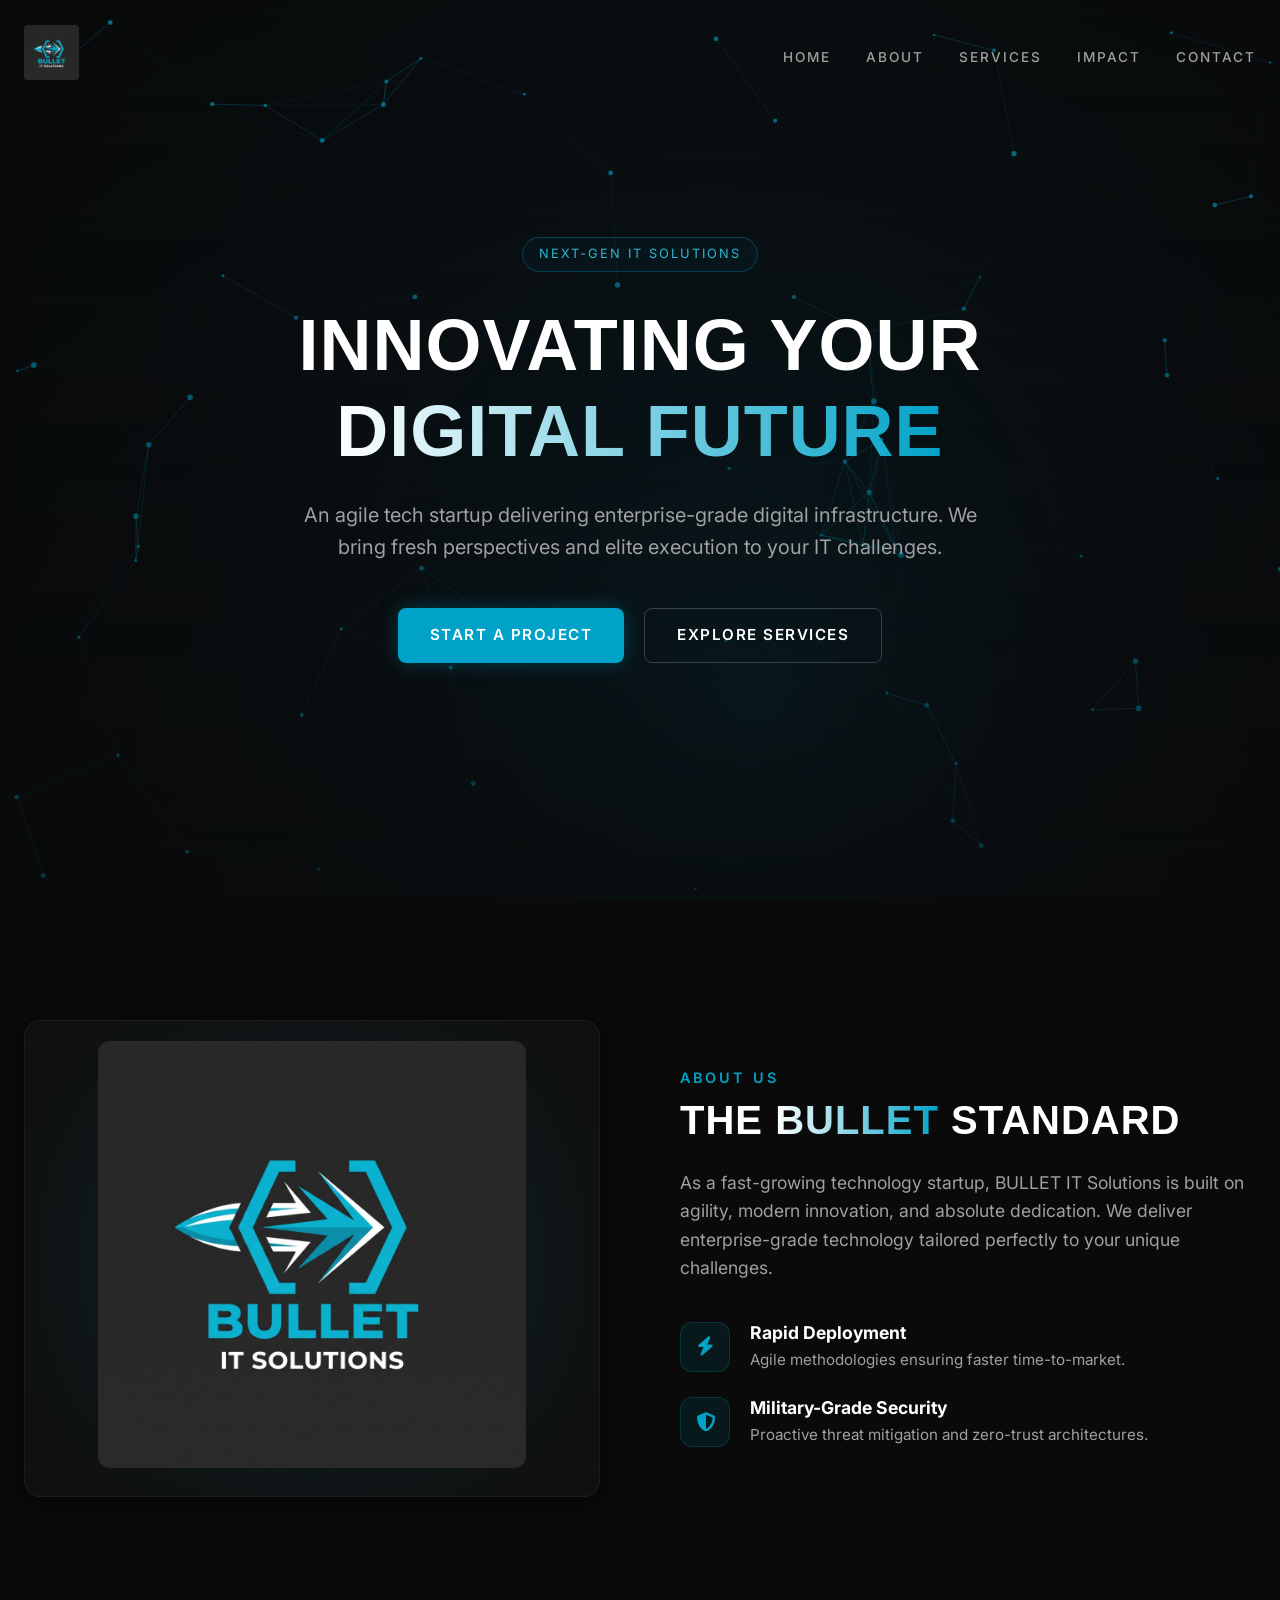
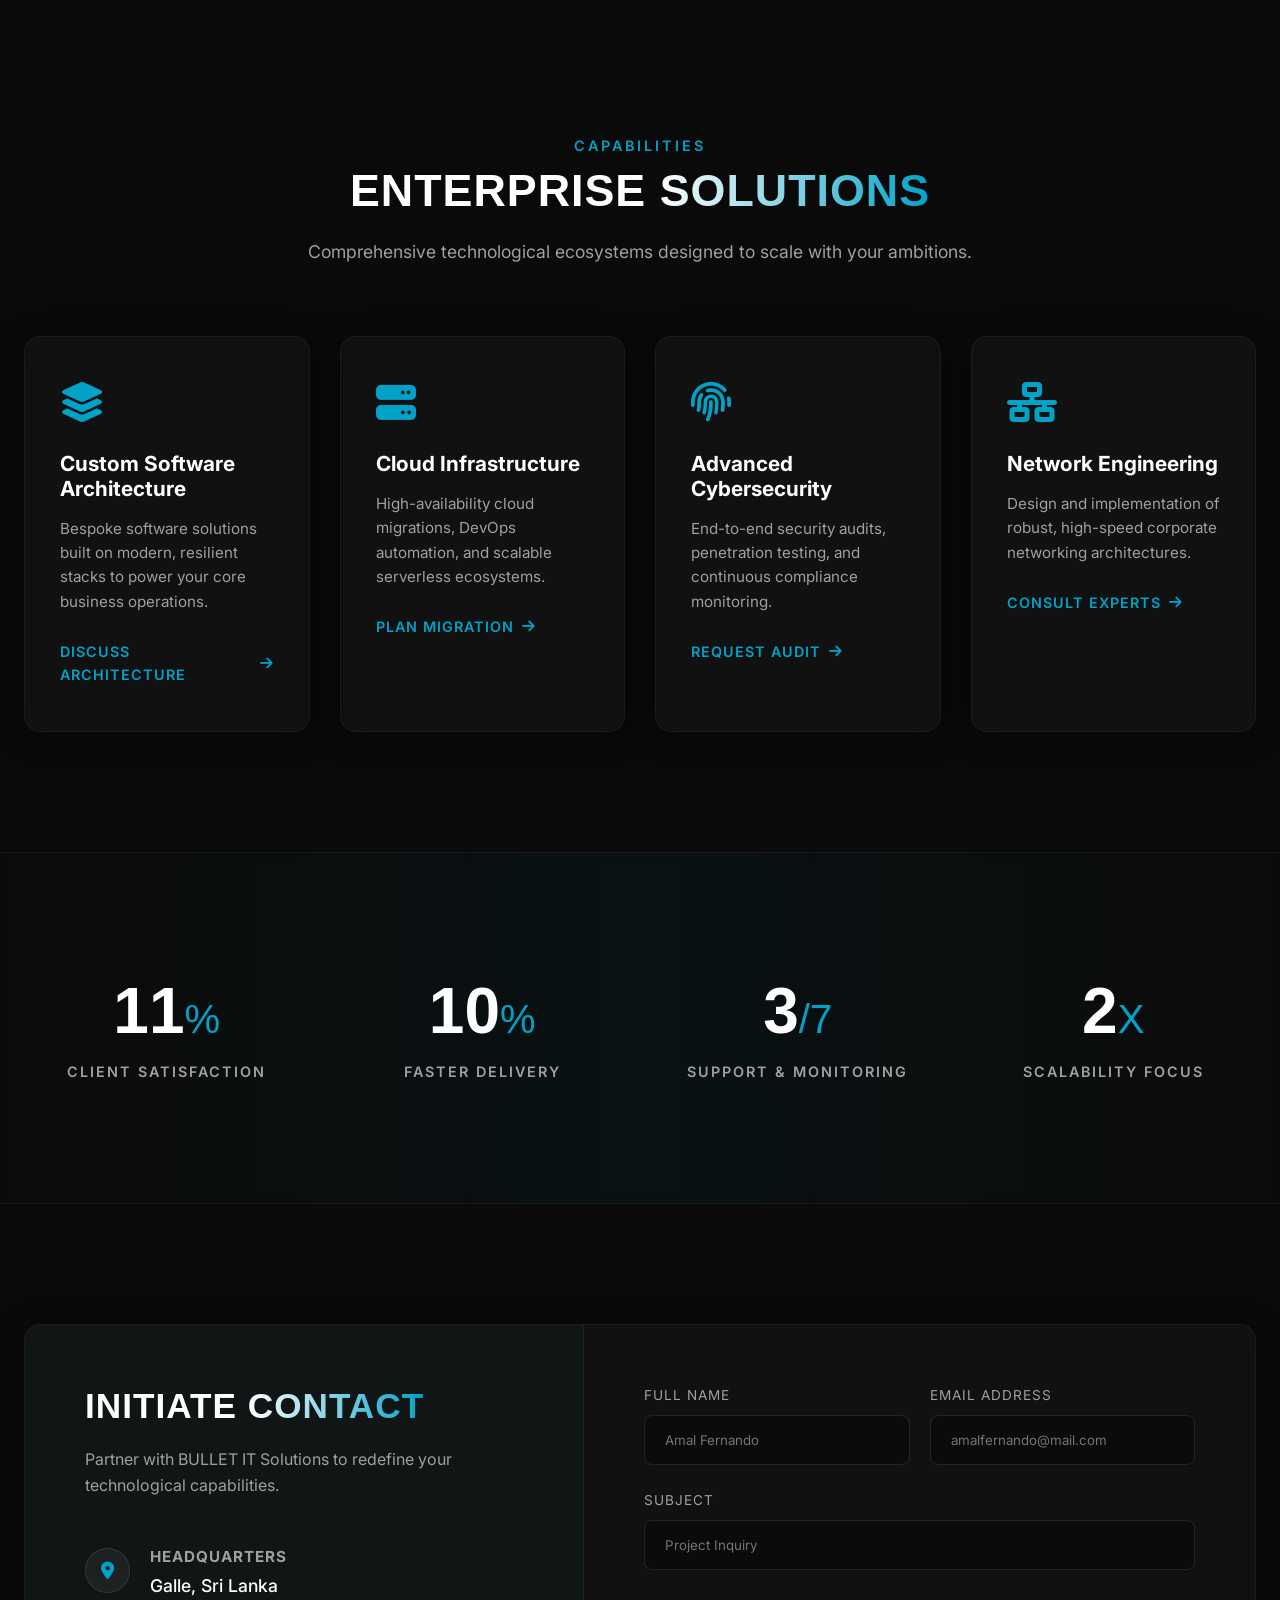
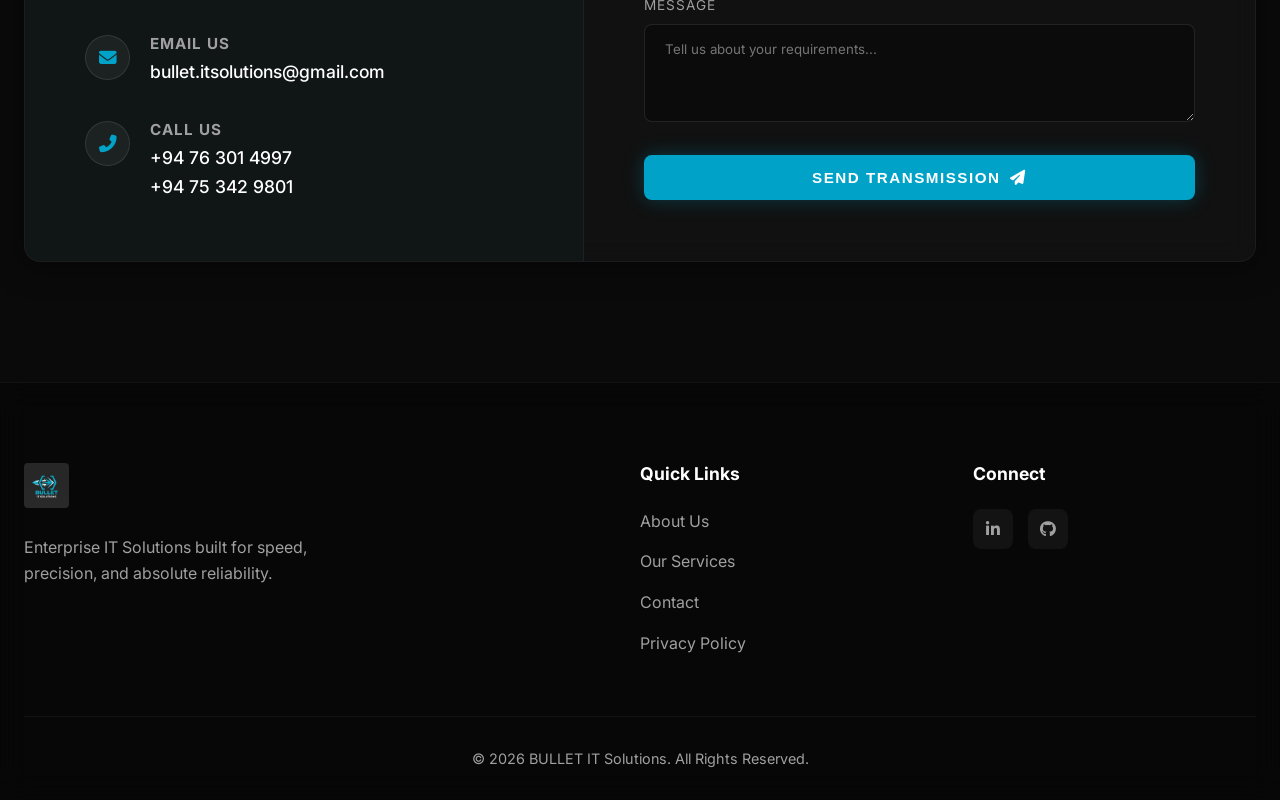
==== index.html @ 0bc2ff5e "Update index.html" ====
<!DOCTYPE html>
<html lang="en">
<head>
    <meta charset="UTF-8">
    <meta name="viewport" content="width=device-width, initial-scale=1.0">
    <title>BULLET IT SOLUTIONS | Enterprise Tech</title>
    <link rel="stylesheet" href="css/style.css">
    <!-- Font Awesome -->
    <link rel="stylesheet" href="https://cdnjs.cloudflare.com/ajax/libs/font-awesome/6.4.0/css/all.min.css">
    <!-- Favicon -->
    <link rel="icon" href="assets/logo.jpg" type="image/jpeg">
    <!-- Google Fonts -->
    <link href="https://fonts.googleapis.com/css2?family=Syncopate:wght@700&family=Inter:wght@300;400;500;600;700&display=swap" rel="stylesheet">
</head>
<body>
    <!-- Full-page Background Canvas -->
    <canvas id="hero-canvas"></canvas>

    <!-- Navbar -->
    <header class="header">
        <div class="container">
            <nav class="navbar">
                <a href="#" class="logo">
                    <img src="assets/logo.jpg" alt="BULLET IT Solutions Logo">
                </a>
                <ul class="nav-links">
                    <li><a href="#home">Home</a></li>
                    <li><a href="#about">About</a></li>
                    <li><a href="#services">Services</a></li>
                    <li><a href="#stats">Impact</a></li>
                    <li><a href="#contact">Contact</a></li>
                </ul>
                <div class="hamburger">
                    <div class="bar"></div>
                    <div class="bar"></div>
                    <div class="bar"></div>
                </div>
            </nav>
        </div>
    </header>

    <!-- Hero Section -->
    <section id="home" class="hero">
        <div class="hero-overlay"></div>
        <div class="container hero-content">
            <div class="hero-badge fade-in">NEXT-GEN IT SOLUTIONS</div>
            <h1 class="fade-in delay-1">Innovating Your <br><span class="gradient-text">Digital Future</span></h1>
            <p class="fade-in delay-2">An agile tech startup delivering enterprise-grade digital infrastructure. We bring fresh perspectives and elite execution to your IT challenges.</p>
            <div class="hero-actions fade-in delay-3">
                <a href="#contact" class="btn primary-btn">Start a Project</a>
                <a href="#services" class="btn outline-btn">Explore Services</a>
            </div>
        </div>

    </section>

    <!-- About Section -->
    <section id="about" class="about section-padding">
        <div class="container">
            <div class="about-grid">
                <div class="about-image slide-in-left">
                    <div class="glass-card image-wrapper">
                        <img src="assets/logo.jpg" alt="Bullet IT Solutions" class="about-logo">
                        <div class="glow-effect"></div>
                    </div>
                </div>
                <div class="about-text slide-in-right">
                    <h4 class="subtitle">About Us</h4>
                    <h2>The <span class="gradient-text">Bullet</span> Standard</h2>
                    <p>As a fast-growing technology startup, BULLET IT Solutions is built on agility, modern innovation, and absolute dedication. We deliver enterprise-grade technology tailored perfectly to your unique challenges.</p>
                    
                    <div class="feature-list">
                        <div class="feature-item">
                            <div class="feature-icon"><i class="fas fa-bolt"></i></div>
                            <div>
                                <h5>Rapid Deployment</h5>
                                <p>Agile methodologies ensuring faster time-to-market.</p>
                            </div>
                        </div>
                        <div class="feature-item">
                            <div class="feature-icon"><i class="fas fa-shield-halved"></i></div>
                            <div>
                                <h5>Military-Grade Security</h5>
                                <p>Proactive threat mitigation and zero-trust architectures.</p>
                            </div>
                        </div>
                    </div>
                </div>
            </div>
        </div>
    </section>

    <!-- Services Section -->
    <section id="services" class="services section-padding">
        <div class="container">
            <div class="section-header fade-in">
                <h4 class="subtitle">Capabilities</h4>
                <h2>Enterprise <span class="gradient-text">Solutions</span></h2>
                <p>Comprehensive technological ecosystems designed to scale with your ambitions.</p>
            </div>
            
            <div class="services-grid">
                <div class="glass-card service-card zoom-in delay-1">
                    <div class="card-glow"></div>
                    <i class="fas fa-layer-group service-icon"></i>
                    <h3>Custom Software Architecture</h3>
                    <p>Bespoke software solutions built on modern, resilient stacks to power your core business operations.</p>
                    <a href="#contact" class="learn-more">Discuss Architecture <i class="fas fa-arrow-right"></i></a>
                </div>
                
                <div class="glass-card service-card zoom-in delay-2">
                    <div class="card-glow"></div>
                    <i class="fas fa-server service-icon"></i>
                    <h3>Cloud Infrastructure</h3>
                    <p>High-availability cloud migrations, DevOps automation, and scalable serverless ecosystems.</p>
                    <a href="#contact" class="learn-more">Plan Migration <i class="fas fa-arrow-right"></i></a>
                </div>
                
                <div class="glass-card service-card zoom-in delay-3">
                    <div class="card-glow"></div>
                    <i class="fas fa-fingerprint service-icon"></i>
                    <h3>Advanced Cybersecurity</h3>
                    <p>End-to-end security audits, penetration testing, and continuous compliance monitoring.</p>
                    <a href="#contact" class="learn-more">Request Audit <i class="fas fa-arrow-right"></i></a>
                </div>

                <div class="glass-card service-card zoom-in delay-1">
                    <div class="card-glow"></div>
                    <i class="fas fa-network-wired service-icon"></i>
                    <h3>Network Engineering</h3>
                    <p>Design and implementation of robust, high-speed corporate networking architectures.</p>
                    <a href="#contact" class="learn-more">Consult Experts <i class="fas fa-arrow-right"></i></a>
                </div>
            </div>
        </div>
    </section>

    <!-- Stats Section -->
    <section id="stats" class="stats-section section-padding">
        <div class="container">
            <div class="stats-grid">
                <div class="stat-item fade-in">
                    <h3 class="counter" data-target="98">0</h3><span class="stat-suffix">%</span>
                    <p>Client Satisfaction</p>
                </div>
                <div class="stat-item fade-in delay-1">
                    <h3 class="counter" data-target="88">0</h3><span class="stat-suffix">%</span>
                    <p>Faster Delivery</p>
                </div>
                <div class="stat-item fade-in delay-2">
                    <h3 class="counter" data-target="24">0</h3><span class="stat-suffix">/7</span>
                    <p>Support & Monitoring</p>
                </div>
                <div class="stat-item fade-in delay-3">
                    <h3 class="counter" data-target="10">0</h3><span class="stat-suffix">X</span>
                    <p>Scalability Focus</p>
                </div>
            </div>
        </div>
    </section>

    <!-- Contact Section -->
    <section id="contact" class="contact section-padding">
        <div class="container">
            <div class="contact-wrapper glass-card fade-in">
                <div class="contact-info">
                    <h2>Initiate <span class="gradient-text">Contact</span></h2>
                    <p>Partner with BULLET IT Solutions to redefine your technological capabilities.</p>
                    
                    <div class="info-list">
                        <div class="info-item">
                            <div class="icon-box"><i class="fas fa-map-marker-alt"></i></div>
                            <div>
                                <h4>Headquarters</h4>
                                <span>Galle, Sri Lanka</span>
                            </div>
                        </div>
                        <div class="info-item">
                            <div class="icon-box"><i class="fas fa-envelope"></i></div>
                            <div>
                                <h4>Email Us</h4>
                                <span>bullet.itsolutions@gmail.com</span>
                            </div>
                        </div>
                        <div class="info-item">
                            <div class="icon-box"><i class="fas fa-phone-alt"></i></div>
                            <div>
                                <h4>Call Us</h4>
                                <span>+94 76 301 4997</span>
                                <br><span>+94 75 342 9801</span>
                            </div>
                        </div>
                    </div>
                </div>
                
                <div class="contact-form-container">
                    <form class="contact-form" action="https://formsubmit.co/bullet.itsolutions@gmail.com" method="POST">
                        <!-- Disabling captcha for a smoother experience (optional) -->
                        <input type="hidden" name="_captcha" value="false">
                        <input type="hidden" name="_template" value="table">
                        
                        <div class="form-row">
                            <div class="form-group">
                                <label>Full Name</label>
                                <input type="text" name="name" placeholder="Amal Fernando" required>
                            </div>
                            <div class="form-group">
                                <label>Email Address</label>
                                <input type="email" name="email" placeholder="amalfernando@mail.com" required>
                            </div>
                        </div>
                        <div class="form-group">
                            <label>Subject</label>
                            <input type="text" name="_subject" placeholder="Project Inquiry" required>
                        </div>
                        <div class="form-group">
                            <label>Message</label>
                            <textarea name="message" placeholder="Tell us about your requirements..." rows="4" required></textarea>
                        </div>
                        <button type="submit" class="btn primary-btn full-width">Send Transmission <i class="fas fa-paper-plane"></i></button>
                    </form>
                </div>
            </div>
        </div>
    </section>

    <!-- Footer -->
    <footer class="footer">
        <div class="container">
            <div class="footer-content">
                <div class="footer-brand">
                    <img src="assets/logo.jpg" alt="Logo" class="footer-logo">
                    <p>Enterprise IT Solutions built for speed, precision, and absolute reliability.</p>
                </div>
                <div class="footer-links">
                    <h4>Quick Links</h4>
                    <ul>
                        <li><a href="#about">About Us</a></li>
                        <li><a href="#services">Our Services</a></li>
                        <li><a href="#contact">Contact</a></li>
                        <li><a href="privacy-policy.html">Privacy Policy</a></li>
                    </ul>
                </div>
                <div class="footer-social">
                    <h4>Connect</h4>
                    <div class="social-icons">
                        <a href="https://www.linkedin.com/company/bullet-it-solutions-lanka/"><i class="fab fa-linkedin-in"></i></a>
                        <a href="https://github.com/team-of-bullet-it-solutions"><i class="fab fa-github"></i></a>
                    </div>
                </div>
            </div>
            <div class="footer-bottom">
                <p>&copy; 2026 BULLET IT Solutions. All Rights Reserved.</p>
            </div>
        </div>
    </footer>

    <!-- Scripts -->
    <script src="js/main.js"></script>
</body>
</html>
---- css/style.css ----
/* Premium CSS for BULLET IT SOLUTIONS */
:root {
    --primary-color: #00a2c7;
    --primary-light: #33b5d2;
    --primary-dark: #007a96;
    --primary-glow: rgba(0, 162, 199, 0.5);
    
    --bg-dark: #0a0a0a;
    --bg-card: rgba(20, 20, 20, 0.7);
    --bg-card-hover: rgba(30, 30, 30, 0.8);
    
    --text-main: #ffffff;
    --text-muted: #a0a0a0;
    
    --font-heading: 'Syncopate', sans-serif;
    --font-body: 'Inter', sans-serif;
}

* {
    margin: 0;
    padding: 0;
    box-sizing: border-box;
}

html {
    scroll-behavior: smooth;
}

body {
    font-family: var(--font-body);
    background-color: var(--bg-dark);
    color: var(--text-main);
    line-height: 1.6;
    overflow-x: hidden;
}

/* Typography & Utilities */
h1, h2, h3, h4, h5, h6 {
    line-height: 1.2;
}

h1, h2 {
    font-family: var(--font-heading);
    text-transform: uppercase;
    letter-spacing: 1px;
}

a {
    text-decoration: none;
    color: inherit;
    transition: all 0.3s ease;
}

ul {
    list-style: none;
}

.container {
    max-width: 1280px;
    margin: 0 auto;
    padding: 0 24px;
}

.section-padding {
    padding: 120px 0;
}

.gradient-text {
    background: linear-gradient(90deg, #ffffff 0%, var(--primary-color) 100%);
    -webkit-background-clip: text;
    -webkit-text-fill-color: transparent;
    display: inline-block;
}

.subtitle {
    color: var(--primary-color);
    font-family: var(--font-body);
    text-transform: uppercase;
    letter-spacing: 3px;
    font-size: 0.9rem;
    font-weight: 600;
    margin-bottom: 10px;
}

/* Glassmorphism Cards */
.glass-card {
    background: var(--bg-card);
    backdrop-filter: blur(12px);
    -webkit-backdrop-filter: blur(12px);
    border: 1px solid rgba(255, 255, 255, 0.05);
    border-radius: 16px;
    box-shadow: 0 4px 30px rgba(0, 0, 0, 0.5);
    position: relative;
    overflow: hidden;
}

/* Buttons */
.btn {
    display: inline-flex;
    align-items: center;
    justify-content: center;
    gap: 10px;
    padding: 14px 32px;
    border-radius: 8px;
    font-weight: 600;
    font-size: 0.95rem;
    text-transform: uppercase;
    letter-spacing: 1.5px;
    transition: all 0.4s cubic-bezier(0.175, 0.885, 0.32, 1.275);
    cursor: pointer;
    border: none;
    position: relative;
    overflow: hidden;
    z-index: 1;
}

.primary-btn {
    background-color: var(--primary-color);
    color: #fff;
    box-shadow: 0 0 20px rgba(0, 162, 199, 0.3);
}

.primary-btn::before {
    content: '';
    position: absolute;
    top: 0; left: 0; width: 0%; height: 100%;
    background-color: var(--text-main);
    transition: all 0.4s ease;
    z-index: -1;
}

.primary-btn:hover {
    color: var(--bg-dark);
    box-shadow: 0 0 30px rgba(0, 162, 199, 0.6);
}

.primary-btn:hover::before {
    width: 100%;
}

.outline-btn {
    background: transparent;
    color: var(--text-main);
    border: 1px solid rgba(255,255,255,0.2);
}

.outline-btn:hover {
    border-color: var(--primary-color);
    background: rgba(0, 162, 199, 0.1);
}

/* Header */
.header {
    position: fixed;
    top: 0;
    width: 100%;
    z-index: 1000;
    padding: 25px 0;
    transition: all 0.4s ease;
    border-bottom: 1px solid transparent;
}

.header.scrolled {
    padding: 15px 0;
    background: rgba(10, 10, 10, 0.6);
    backdrop-filter: blur(15px);
    border-bottom: 1px solid rgba(255,255,255,0.05);
}

.navbar {
    display: flex;
    justify-content: space-between;
    align-items: center;
}

.logo img {
    height: 55px;
    border-radius: 4px;
    transition: height 0.3s;
}

.header.scrolled .logo img {
    height: 45px;
}

.nav-links {
    display: flex;
    gap: 35px;
}

.nav-links li a {
    font-size: 0.85rem;
    font-weight: 500;
    text-transform: uppercase;
    letter-spacing: 2px;
    color: var(--text-muted);
}

.nav-links li a:hover,
.nav-links li a.active {
    color: var(--text-main);
}

.hamburger {
    display: none;
    cursor: pointer;
}

.hamburger .bar {
    width: 25px;
    height: 3px;
    background-color: var(--text-main);
    margin: 5px 0;
    transition: all 0.3s ease;
}

/* Hero Section */
.hero {
    height: 100vh;
    display: flex;
    align-items: center;
    position: relative;
    background: transparent;
    overflow: hidden;
}

#hero-canvas {
    position: fixed;
    width: 100%;
    height: 100%;
    top: 0;
    left: 0;
    z-index: -1;
    pointer-events: none;
}

.hero-overlay {
    position: absolute;
    top: 0; left: 0; width: 100%; height: 100%;
    background: linear-gradient(180deg, rgba(10,10,10,0.1) 0%, rgba(10,10,10,0.6) 100%);
    z-index: 2;
    pointer-events: none;
}

.hero-content {
    position: relative;
    z-index: 3;
    max-width: 900px;
    text-align: center;
    margin: 0 auto;
}

.hero-badge {
    display: inline-block;
    padding: 6px 16px;
    border: 1px solid rgba(0, 162, 199, 0.3);
    border-radius: 50px;
    font-size: 0.8rem;
    letter-spacing: 2px;
    color: var(--primary-light);
    margin-bottom: 30px;
    background: rgba(0, 162, 199, 0.05);
}

.hero h1 {
    font-size: 4.5rem;
    margin-bottom: 25px;
}

.hero p {
    font-size: 1.25rem;
    color: var(--text-muted);
    margin-bottom: 45px;
    max-width: 700px;
    margin-left: auto;
    margin-right: auto;
}

.hero-actions {
    display: flex;
    justify-content: center;
    gap: 20px;
}

/* Scroll Indicator */
.scroll-indicator {
    position: absolute;
    bottom: 40px;
    left: 50%;
    transform: translateX(-50%);
    z-index: 3;
}

.mouse {
    width: 26px;
    height: 42px;
    border: 2px solid var(--text-muted);
    border-radius: 20px;
    position: relative;
}

.mouse::before {
    content: '';
    position: absolute;
    width: 4px;
    height: 8px;
    background: var(--primary-color);
    left: 50%;
    transform: translateX(-50%);
    top: 6px;
    border-radius: 2px;
    animation: scroll 2s infinite;
}

@keyframes scroll {
    0% { transform: translate(-50%, 0); opacity: 1; }
    100% { transform: translate(-50%, 15px); opacity: 0; }
}

/* About Section */
.about {
    position: relative;
}

.about-grid {
    display: grid;
    grid-template-columns: 1fr 1fr;
    gap: 80px;
    align-items: center;
}

.image-wrapper {
    padding: 20px;
    text-align: center;
}

.about-logo {
    max-width: 80%;
    border-radius: 12px;
    position: relative;
    z-index: 2;
}

.glow-effect {
    position: absolute;
    top: 50%; left: 50%;
    transform: translate(-50%, -50%);
    width: 60%; height: 60%;
    background: var(--primary-color);
    filter: blur(100px);
    opacity: 0.2;
    z-index: 1;
}

.about-text h2 {
    font-size: 2.5rem;
    margin-bottom: 25px;
}

.about-text > p {
    color: var(--text-muted);
    margin-bottom: 40px;
    font-size: 1.1rem;
}

.feature-list {
    display: flex;
    flex-direction: column;
    gap: 25px;
}

.feature-item {
    display: flex;
    gap: 20px;
}

.feature-icon {
    width: 50px; height: 50px;
    border-radius: 12px;
    background: rgba(0, 162, 199, 0.1);
    color: var(--primary-color);
    display: flex;
    align-items: center;
    justify-content: center;
    font-size: 1.2rem;
    flex-shrink: 0;
    border: 1px solid rgba(0, 162, 199, 0.2);
}

.feature-item h5 {
    font-size: 1.1rem;
    margin-bottom: 5px;
}

.feature-item p {
    color: var(--text-muted);
    font-size: 0.95rem;
}

/* Services Section */
.section-header {
    text-align: center;
    max-width: 700px;
    margin: 0 auto 70px;
}

.section-header h2 {
    font-size: 2.8rem;
    margin-bottom: 20px;
}

.section-header p {
    color: var(--text-muted);
    font-size: 1.1rem;
}

.services-grid {
    display: grid;
    grid-template-columns: repeat(auto-fit, minmax(280px, 1fr));
    gap: 30px;
}

.service-card {
    padding: 45px 35px;
    transition: transform 0.4s ease, border-color 0.4s ease;
}

.card-glow {
    position: absolute;
    top: 0; right: 0;
    width: 150px; height: 150px;
    background: var(--primary-color);
    filter: blur(80px);
    opacity: 0;
    transition: opacity 0.4s ease;
}

.service-card:hover {
    transform: translateY(-10px);
    border-color: rgba(0, 162, 199, 0.4);
}

.service-card:hover .card-glow {
    opacity: 0.15;
}

.service-icon {
    font-size: 2.5rem;
    color: var(--primary-color);
    margin-bottom: 30px;
    display: inline-block;
}

.service-card h3 {
    font-size: 1.3rem;
    margin-bottom: 15px;
    font-family: var(--font-body);
    font-weight: 700;
}

.service-card p {
    color: var(--text-muted);
    margin-bottom: 25px;
    font-size: 0.95rem;
}

.learn-more {
    color: var(--primary-color);
    font-weight: 600;
    font-size: 0.9rem;
    display: inline-flex;
    align-items: center;
    gap: 8px;
    text-transform: uppercase;
    letter-spacing: 1px;
}

.learn-more i {
    transition: transform 0.3s ease;
}

.learn-more:hover i {
    transform: translateX(5px);
}

/* Stats Section */
.stats-section {
    background: linear-gradient(90deg, rgba(15,15,15,0.3) 0%, rgba(0,162,199,0.05) 50%, rgba(15,15,15,0.3) 100%);
    border-top: 1px solid rgba(255,255,255,0.05);
    border-bottom: 1px solid rgba(255,255,255,0.05);
    backdrop-filter: blur(5px);
}

.stats-grid {
    display: grid;
    grid-template-columns: repeat(4, 1fr);
    text-align: center;
    gap: 30px;
}

.stat-item h3 {
    display: inline-block;
    font-size: 4rem;
    font-family: var(--font-heading);
    color: var(--text-main);
    margin-bottom: 10px;
}

.stat-suffix {
    font-size: 2.5rem;
    color: var(--primary-color);
    font-family: var(--font-heading);
}

.stat-item p {
    color: var(--text-muted);
    text-transform: uppercase;
    letter-spacing: 2px;
    font-size: 0.9rem;
    font-weight: 600;
}

/* Contact Section */
.contact-wrapper {
    display: grid;
    grid-template-columns: 1fr 1.2fr;
    padding: 0;
    overflow: hidden;
}

.contact-info {
    padding: 60px;
    background: rgba(0, 162, 199, 0.03);
    border-right: 1px solid rgba(255,255,255,0.05);
}

.contact-info h2 {
    font-size: 2.2rem;
    margin-bottom: 20px;
}

.contact-info > p {
    color: var(--text-muted);
    margin-bottom: 50px;
}

.info-list {
    display: flex;
    flex-direction: column;
    gap: 35px;
}

.info-item {
    display: flex;
    gap: 20px;
    align-items: flex-start;
}

.icon-box {
    width: 45px; height: 45px;
    background: rgba(255,255,255,0.05);
    border-radius: 50%;
    display: flex;
    align-items: center;
    justify-content: center;
    color: var(--primary-color);
    font-size: 1.1rem;
    border: 1px solid rgba(255,255,255,0.1);
}

.info-item h4 {
    font-size: 0.95rem;
    color: var(--text-muted);
    text-transform: uppercase;
    letter-spacing: 1px;
    margin-bottom: 5px;
}

.info-item span {
    font-size: 1.1rem;
    font-weight: 500;
}

.contact-form-container {
    padding: 60px;
}

.contact-form .form-row {
    display: grid;
    grid-template-columns: 1fr 1fr;
    gap: 20px;
}

.form-group {
    margin-bottom: 25px;
}

.form-group label {
    display: block;
    margin-bottom: 8px;
    color: var(--text-muted);
    font-size: 0.85rem;
    text-transform: uppercase;
    letter-spacing: 1px;
}

.form-group input,
.form-group textarea {
    width: 100%;
    padding: 16px 20px;
    background: rgba(0,0,0,0.3);
    border: 1px solid rgba(255,255,255,0.1);
    border-radius: 8px;
    color: var(--text-main);
    font-family: var(--font-body);
    transition: all 0.3s ease;
}

.form-group input:focus,
.form-group textarea:focus {
    outline: none;
    border-color: var(--primary-color);
    background: rgba(0, 162, 199, 0.05);
}

.full-width {
    width: 100%;
}

/* Footer */
.footer {
    background: rgba(5, 5, 5, 0.5);
    backdrop-filter: blur(15px);
    padding: 80px 0 30px;
    border-top: 1px solid rgba(255,255,255,0.05);
}

.footer-content {
    display: grid;
    grid-template-columns: 2fr 1fr 1fr;
    gap: 50px;
    margin-bottom: 60px;
}

.footer-logo {
    height: 45px;
    border-radius: 4px;
    margin-bottom: 20px;
}

.footer-brand p {
    color: var(--text-muted);
    max-width: 350px;
}

.footer h4 {
    font-size: 1.1rem;
    margin-bottom: 25px;
    color: var(--text-main);
}

.footer-links ul {
    display: flex;
    flex-direction: column;
    gap: 15px;
}

.footer-links a {
    color: var(--text-muted);
}

.footer-links a:hover {
    color: var(--primary-color);
    padding-left: 5px;
}

.social-icons {
    display: flex;
    gap: 15px;
}

.social-icons a {
    width: 40px; height: 40px;
    background: rgba(255,255,255,0.05);
    border-radius: 8px;
    display: flex;
    align-items: center;
    justify-content: center;
    color: var(--text-muted);
}

.social-icons a:hover {
    background: var(--primary-color);
    color: #fff;
    transform: translateY(-3px);
}

.footer-bottom {
    text-align: center;
    padding-top: 30px;
    border-top: 1px solid rgba(255,255,255,0.05);
    color: var(--text-muted);
    font-size: 0.9rem;
}

/* Responsive */
@media (max-width: 1024px) {
    .hero h1 { font-size: 3.5rem; }
    .about-grid { grid-template-columns: 1fr; }
    .stats-grid { grid-template-columns: 1fr 1fr; }
    .contact-wrapper { grid-template-columns: 1fr; }
    .contact-info { border-right: none; border-bottom: 1px solid rgba(255,255,255,0.05); }
}

@media (max-width: 768px) {
    .nav-links {
        position: fixed;
        right: -100%; top: 0;
        height: 100vh; width: 100%;
        background: rgba(10,10,10,0.98);
        backdrop-filter: blur(20px);
        flex-direction: column;
        justify-content: center;
        align-items: center;
        transition: right 0.4s cubic-bezier(0.77, 0, 0.175, 1);
    }
    .nav-links.active { right: 0; }
    .hamburger { display: block; z-index: 1001; }
    .hamburger.active .bar:nth-child(1) { transform: translateY(8px) rotate(45deg); }
    .hamburger.active .bar:nth-child(2) { opacity: 0; }
    .hamburger.active .bar:nth-child(3) { transform: translateY(-8px) rotate(-45deg); }
    
    .section-padding { padding: 80px 0; }
    .hero h1 { font-size: 2.5rem; }
    .hero p { font-size: 1.1rem; }
    
    .footer-content { grid-template-columns: 1fr; text-align: center; }
    .footer-brand { margin: 0 auto; }
    .social-icons { justify-content: center; }
    
    .contact-form .form-row { grid-template-columns: 1fr; }
    .contact-form-container { padding: 40px 20px; }
    .contact-info { padding: 40px 20px; }
}

@media (max-width: 480px) {
    .hero h1 { font-size: 2rem; }
    .hero p { font-size: 1rem; }
    .hero-actions { flex-direction: column; gap: 15px; }
    
    h2, .section-header h2, .about-text h2, .contact-info h2 { font-size: 1.8rem; }
    .stats-grid { grid-template-columns: 1fr; gap: 40px; }
    
    .feature-item { flex-direction: column; align-items: flex-start; gap: 10px; }
    .service-card { padding: 30px 20px; }
    .btn { width: 100%; } /* Make buttons full width on small screens */
}

/* Animations */
.fade-in { opacity: 0; transform: translateY(20px); transition: opacity 0.8s ease, transform 0.8s ease; }
.fade-in.visible { opacity: 1; transform: translateY(0); }
.slide-in-left { opacity: 0; transform: translateX(-40px); transition: opacity 0.8s ease, transform 0.8s ease; }
.slide-in-left.visible { opacity: 1; transform: translateX(0); }
.slide-in-right { opacity: 0; transform: translateX(40px); transition: opacity 0.8s ease, transform 0.8s ease; }
.slide-in-right.visible { opacity: 1; transform: translateX(0); }
.zoom-in { opacity: 0; transform: scale(0.95); transition: opacity 0.6s ease, transform 0.6s ease; }
.zoom-in.visible { opacity: 1; transform: scale(1); }

.delay-1 { transition-delay: 0.15s; }
.delay-2 { transition-delay: 0.3s; }
.delay-3 { transition-delay: 0.45s; }
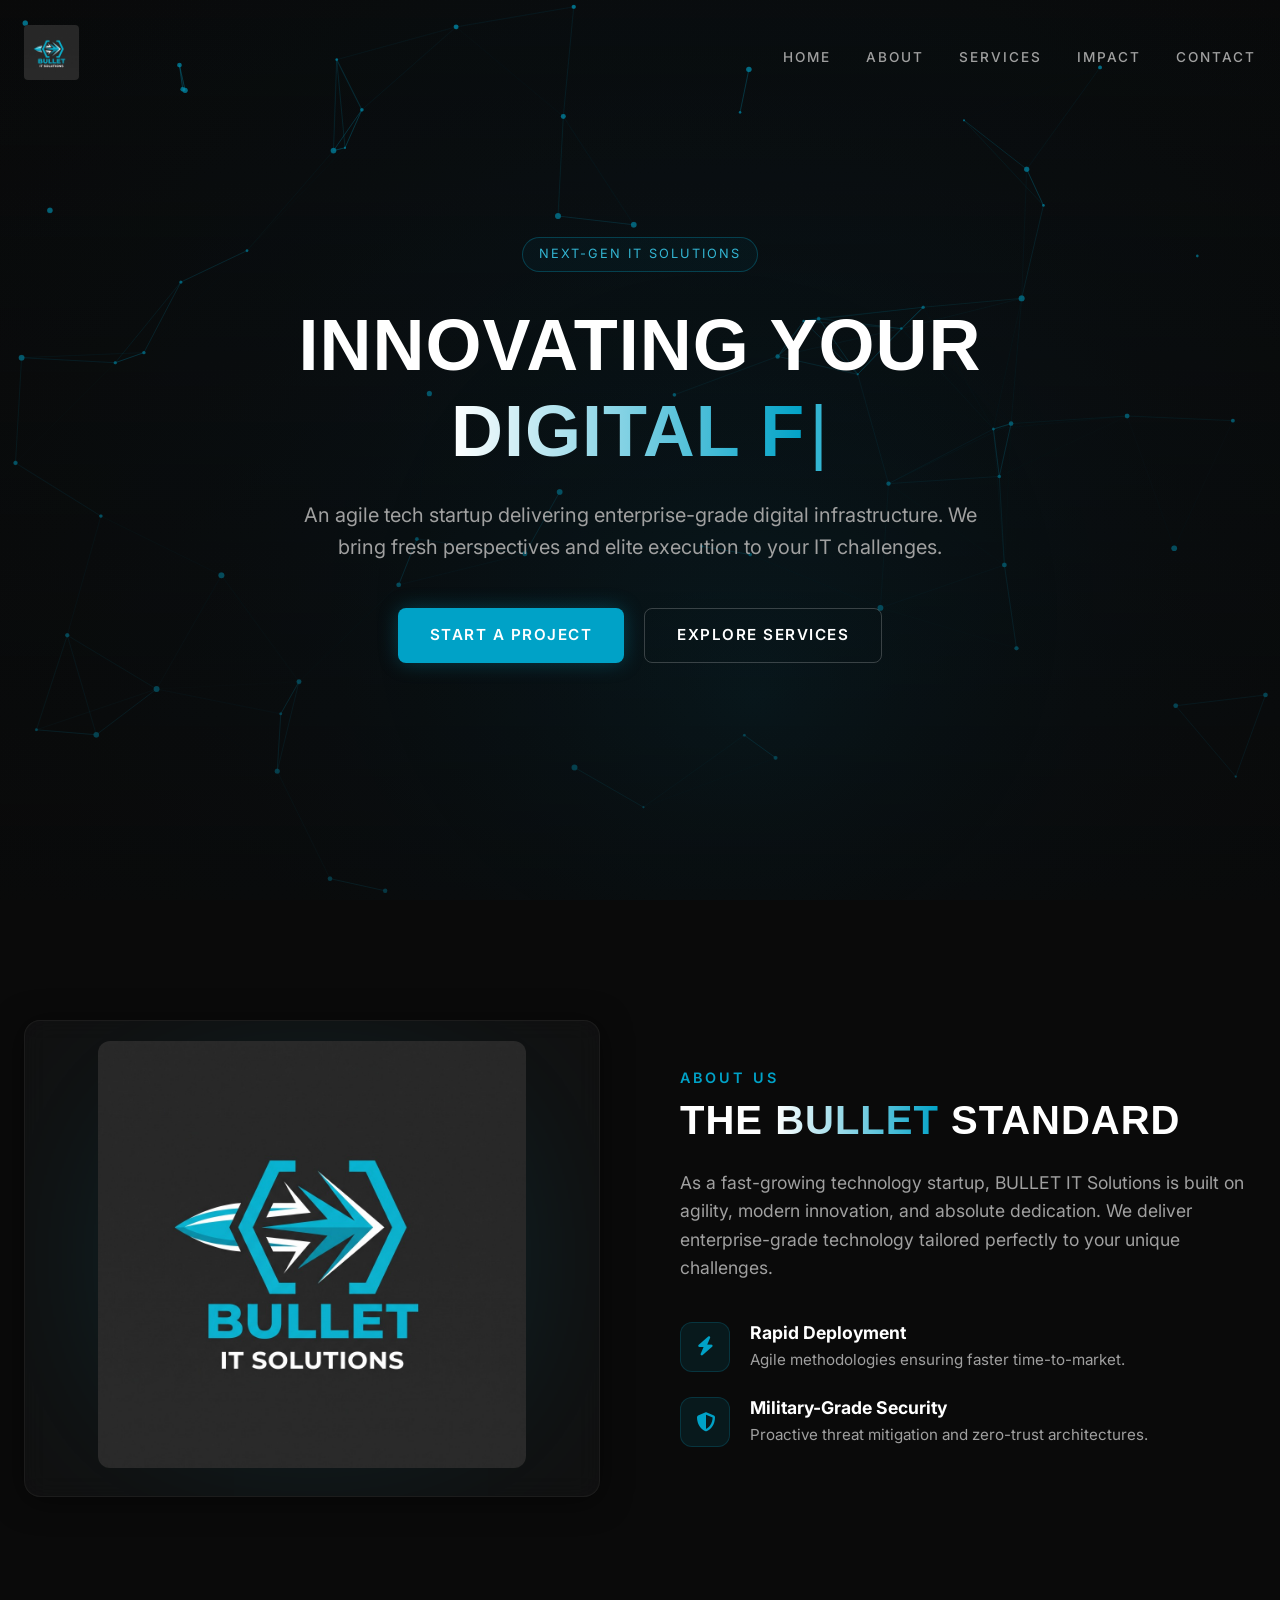
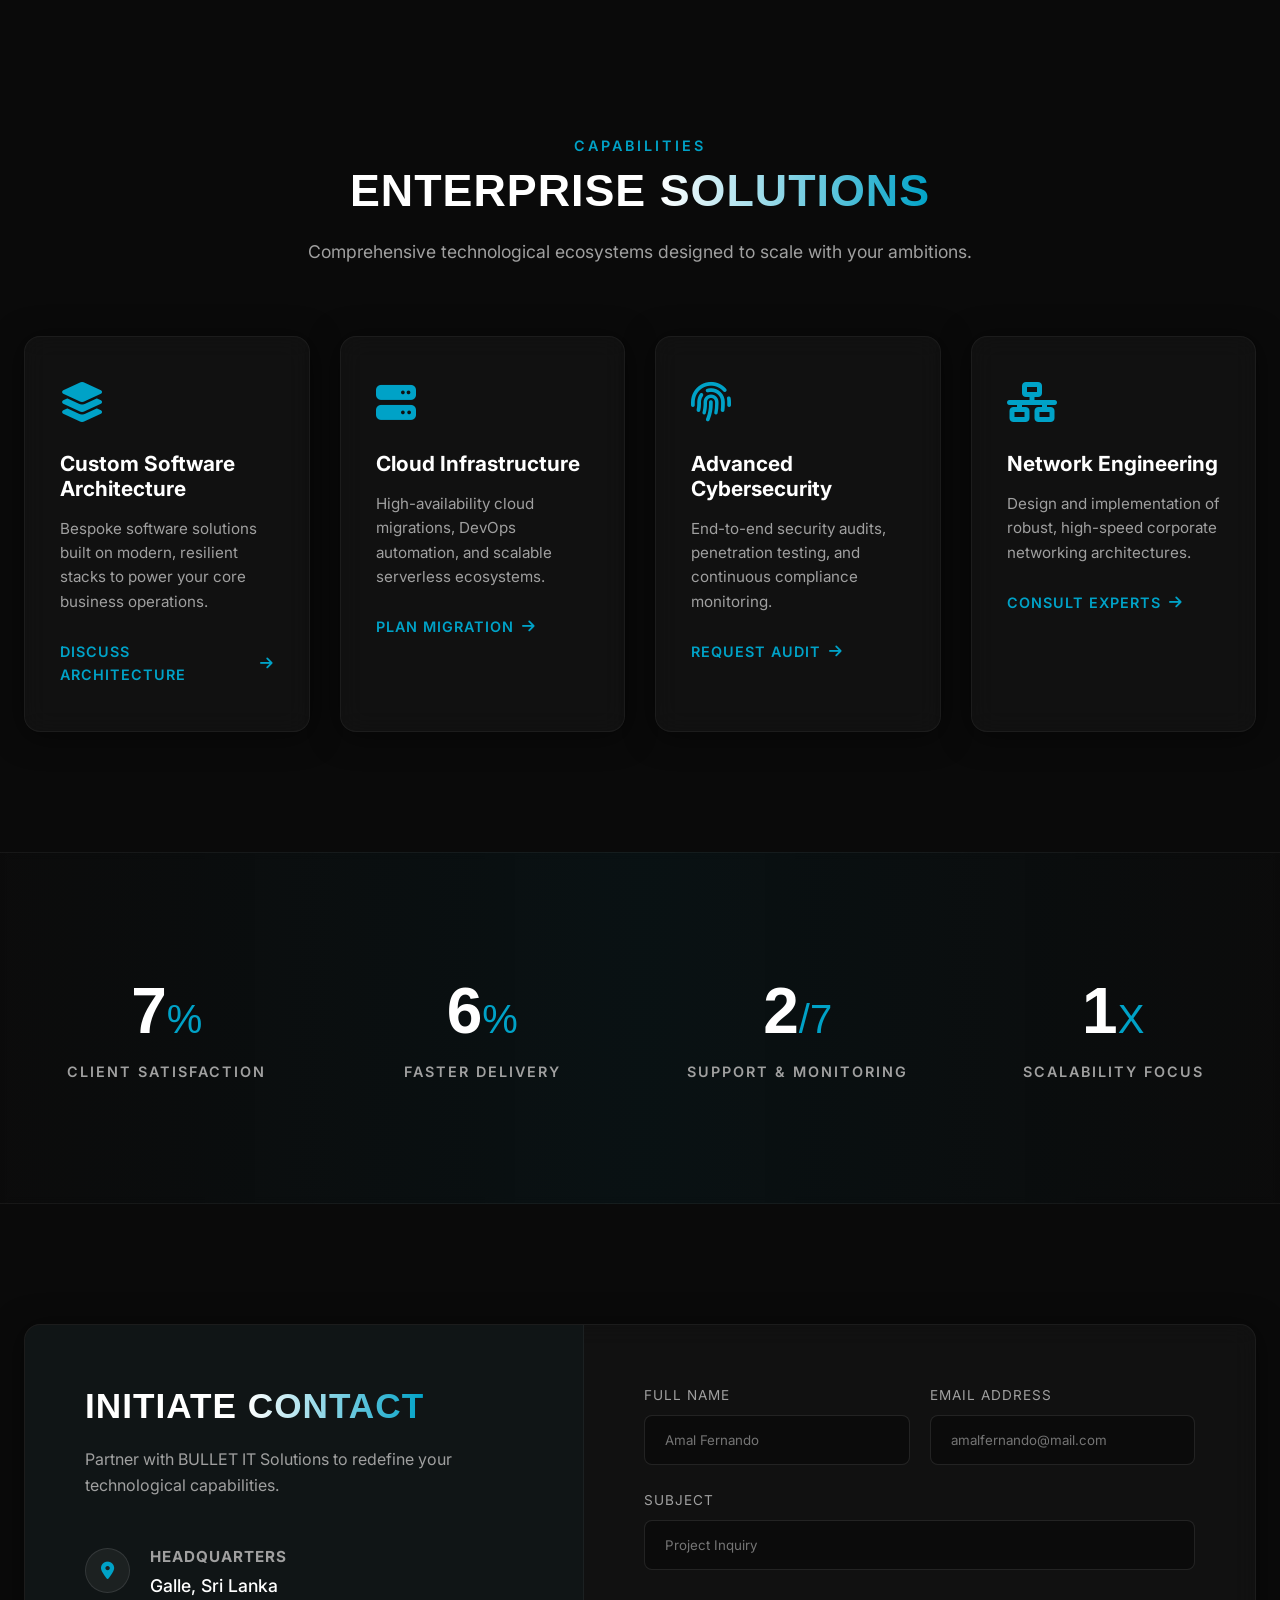
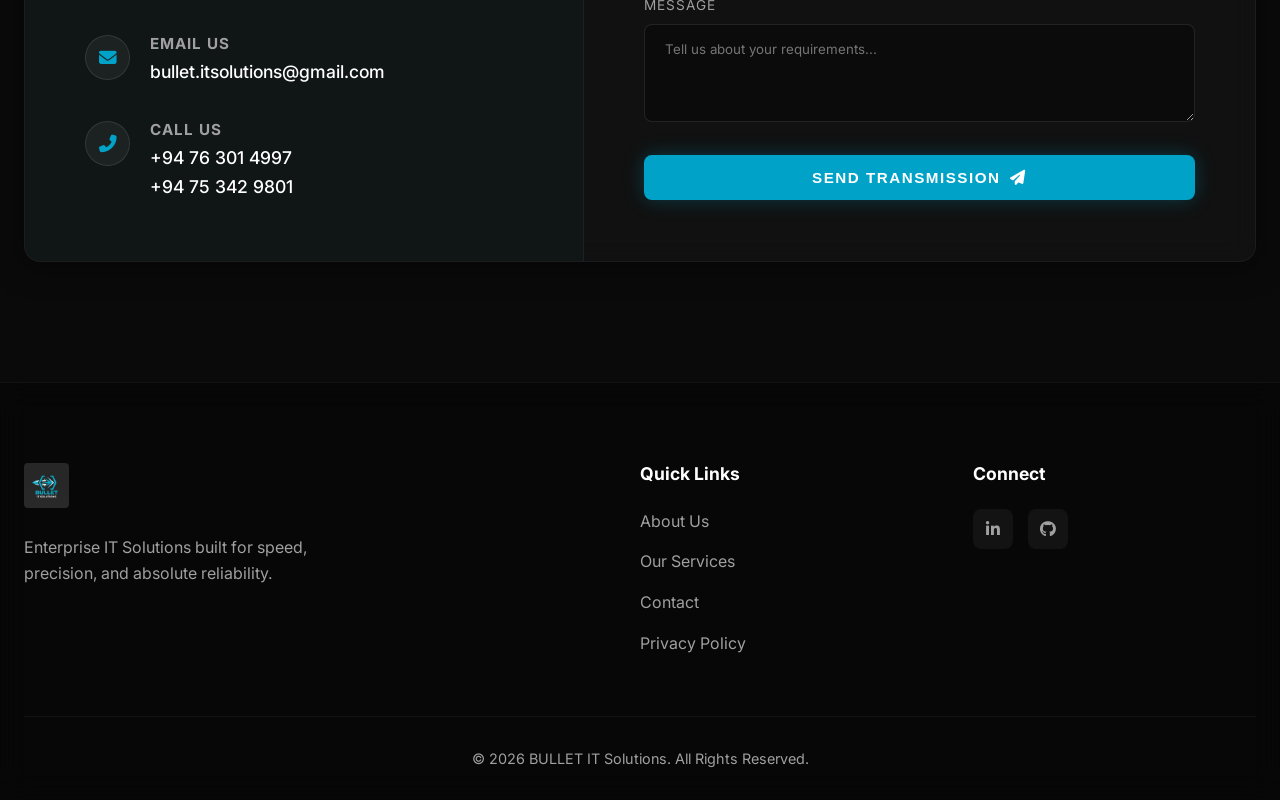
==== commit dbbe7a01: "Add typewriter dynamic text effect to hero heading" ====
--- a/index.html
+++ b/index.html
@@ -44,7 +44,7 @@
         <div class="hero-overlay"></div>
         <div class="container hero-content">
             <div class="hero-badge fade-in">NEXT-GEN IT SOLUTIONS</div>
-            <h1 class="fade-in delay-1">Innovating Your <br><span class="gradient-text">Digital Future</span></h1>
+            <h1 class="fade-in delay-1">Innovating Your <br><span class="gradient-text" id="typewriter">Digital Future</span><span class="typing-cursor">|</span></h1>
             <p class="fade-in delay-2">An agile tech startup delivering enterprise-grade digital infrastructure. We bring fresh perspectives and elite execution to your IT challenges.</p>
             <div class="hero-actions fade-in delay-3">
                 <a href="#contact" class="btn primary-btn">Start a Project</a>
--- a/css/style.css
+++ b/css/style.css
@@ -70,6 +70,19 @@
     -webkit-background-clip: text;
     -webkit-text-fill-color: transparent;
     display: inline-block;
+}
+
+.typing-cursor {
+    display: inline-block;
+    color: var(--primary-light);
+    font-weight: 300;
+    margin-left: 4px;
+    animation: blinkCursor 0.8s infinite;
+}
+
+@keyframes blinkCursor {
+    0%, 100% { opacity: 1; }
+    50% { opacity: 0; }
 }
 
 .subtitle {
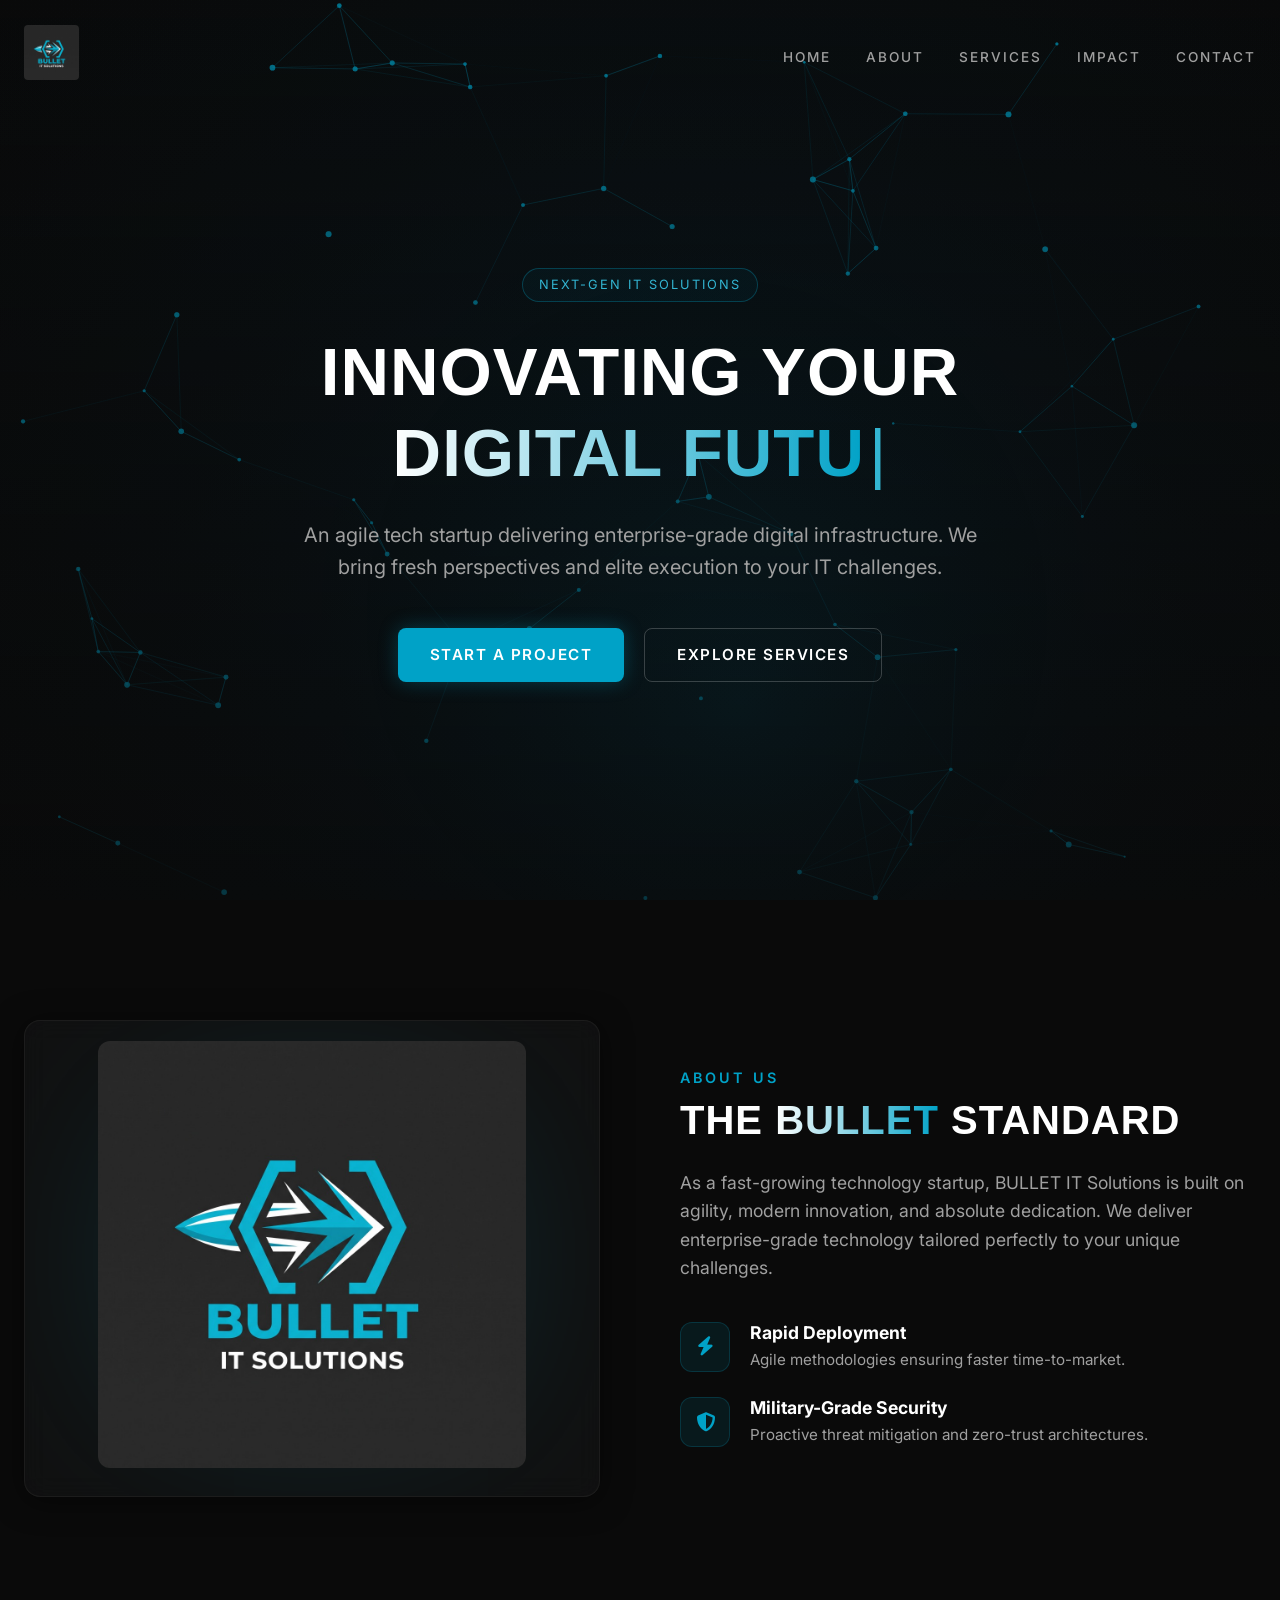
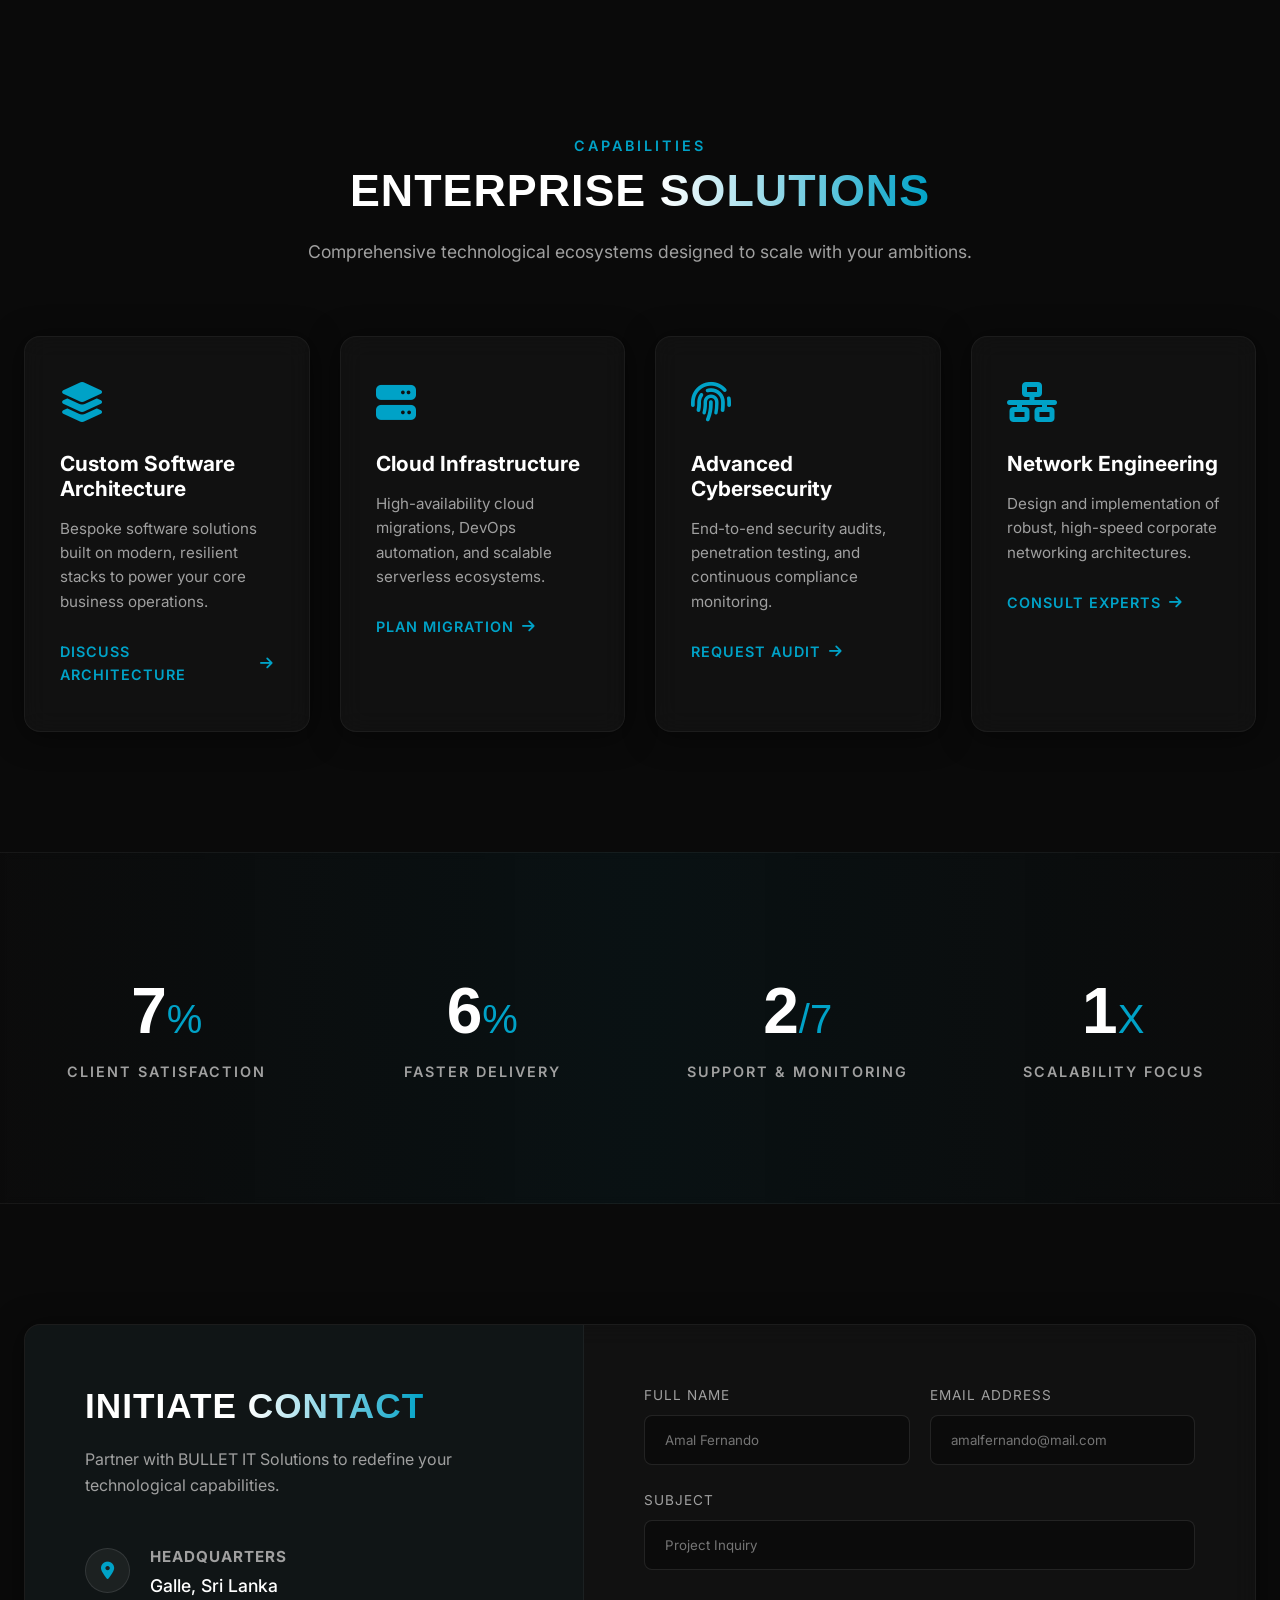
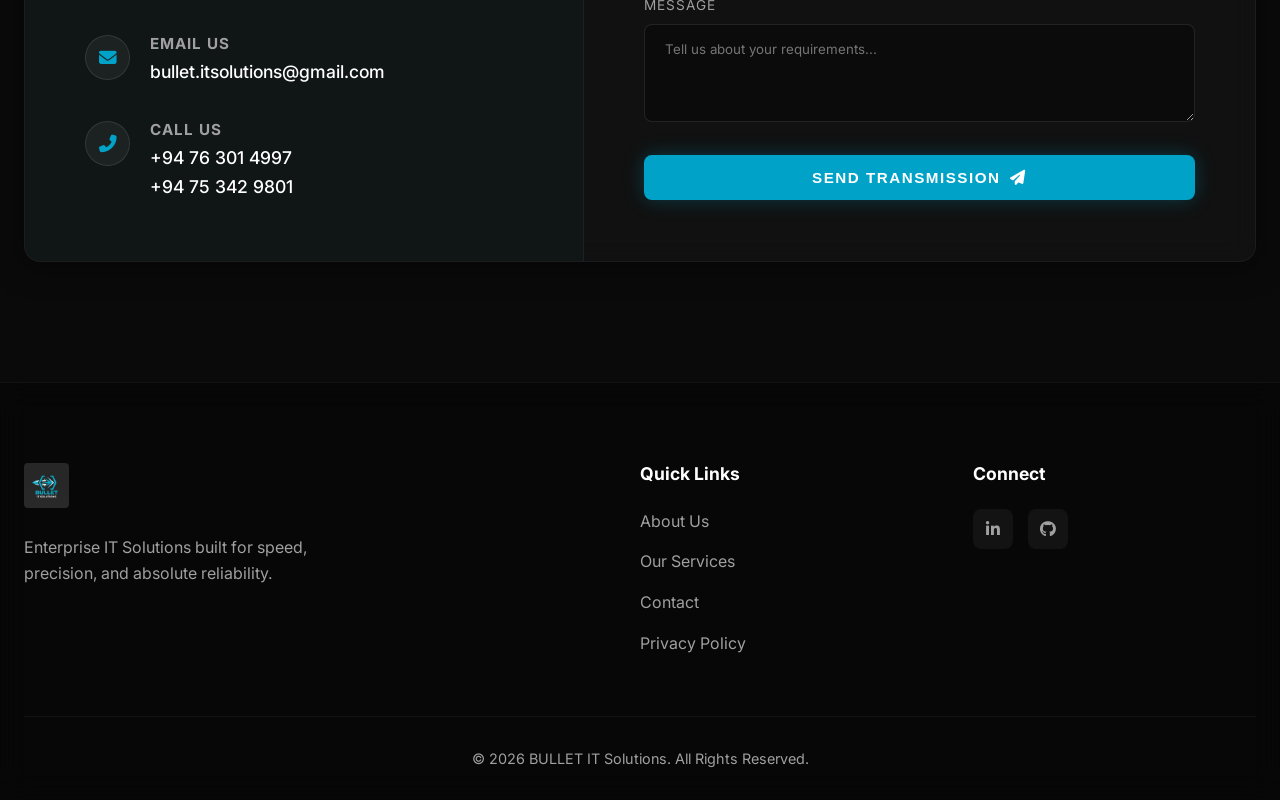
==== commit cf2746ea: "Optimize typewriter responsive layout for all screen sizes and mobile viewports" ====
--- a/index.html
+++ b/index.html
@@ -44,7 +44,7 @@
         <div class="hero-overlay"></div>
         <div class="container hero-content">
             <div class="hero-badge fade-in">NEXT-GEN IT SOLUTIONS</div>
-            <h1 class="fade-in delay-1">Innovating Your <br><span class="gradient-text" id="typewriter">Digital Future</span><span class="typing-cursor">|</span></h1>
+            <h1 class="fade-in delay-1">Innovating Your <br><span class="typewriter-wrapper"><span class="gradient-text" id="typewriter">Digital Future</span><span class="typing-cursor">|</span></span></h1>
             <p class="fade-in delay-2">An agile tech startup delivering enterprise-grade digital infrastructure. We bring fresh perspectives and elite execution to your IT challenges.</p>
             <div class="hero-actions fade-in delay-3">
                 <a href="#contact" class="btn primary-btn">Start a Project</a>
--- a/css/style.css
+++ b/css/style.css
@@ -70,6 +70,16 @@
     -webkit-background-clip: text;
     -webkit-text-fill-color: transparent;
     display: inline-block;
+    vertical-align: bottom;
+    min-height: 1.15em;
+}
+
+.typewriter-wrapper {
+    display: inline-flex;
+    align-items: baseline;
+    justify-content: center;
+    max-width: 100%;
+    vertical-align: bottom;
 }
 
 .typing-cursor {
@@ -78,6 +88,8 @@
     font-weight: 300;
     margin-left: 4px;
     animation: blinkCursor 0.8s infinite;
+    user-select: none;
+    line-height: 1;
 }
 
 @keyframes blinkCursor {
@@ -229,12 +241,14 @@
 
 /* Hero Section */
 .hero {
-    height: 100vh;
+    min-height: 100vh;
+    min-height: 100dvh;
     display: flex;
     align-items: center;
     position: relative;
     background: transparent;
     overflow: hidden;
+    padding: 110px 0 60px;
 }
 
 #hero-canvas {
@@ -259,6 +273,7 @@
     position: relative;
     z-index: 3;
     max-width: 900px;
+    width: 100%;
     text-align: center;
     margin: 0 auto;
 }
@@ -276,8 +291,10 @@
 }
 
 .hero h1 {
-    font-size: 4.5rem;
+    font-size: clamp(2.2rem, 5.5vw, 4.2rem);
     margin-bottom: 25px;
+    letter-spacing: 1px;
+    word-break: break-word;
 }
 
 .hero p {
@@ -718,7 +735,7 @@
 
 /* Responsive */
 @media (max-width: 1024px) {
-    .hero h1 { font-size: 3.5rem; }
+    .hero h1 { font-size: clamp(2.2rem, 5vw, 3.2rem); }
     .about-grid { grid-template-columns: 1fr; }
     .stats-grid { grid-template-columns: 1fr 1fr; }
     .contact-wrapper { grid-template-columns: 1fr; }
@@ -744,7 +761,7 @@
     .hamburger.active .bar:nth-child(3) { transform: translateY(-8px) rotate(-45deg); }
     
     .section-padding { padding: 80px 0; }
-    .hero h1 { font-size: 2.5rem; }
+    .hero h1 { font-size: clamp(1.8rem, 5.5vw, 2.5rem); }
     .hero p { font-size: 1.1rem; }
     
     .footer-content { grid-template-columns: 1fr; text-align: center; }
@@ -757,16 +774,36 @@
 }
 
 @media (max-width: 480px) {
-    .hero h1 { font-size: 2rem; }
-    .hero p { font-size: 1rem; }
+    .container { padding: 0 16px; }
+    .hero { padding: 95px 0 40px; }
+    .hero h1 {
+        font-size: clamp(1.35rem, 6.2vw, 1.85rem);
+        letter-spacing: 0.5px;
+        line-height: 1.3;
+    }
+    .hero p { font-size: 0.95rem; margin-bottom: 30px; }
     .hero-actions { flex-direction: column; gap: 15px; }
     
-    h2, .section-header h2, .about-text h2, .contact-info h2 { font-size: 1.8rem; }
-    .stats-grid { grid-template-columns: 1fr; gap: 40px; }
+    h2, .section-header h2, .about-text h2, .contact-info h2 { font-size: 1.6rem; }
+    .stats-grid { grid-template-columns: 1fr; gap: 35px; }
     
     .feature-item { flex-direction: column; align-items: flex-start; gap: 10px; }
     .service-card { padding: 30px 20px; }
     .btn { width: 100%; } /* Make buttons full width on small screens */
+}
+
+@media (max-width: 360px) {
+    .hero h1 {
+        font-size: 1.25rem;
+        letter-spacing: 0;
+    }
+    .typewriter-wrapper {
+        flex-wrap: wrap;
+    }
+    .hero-badge {
+        font-size: 0.7rem;
+        padding: 4px 12px;
+    }
 }
 
 /* Animations */
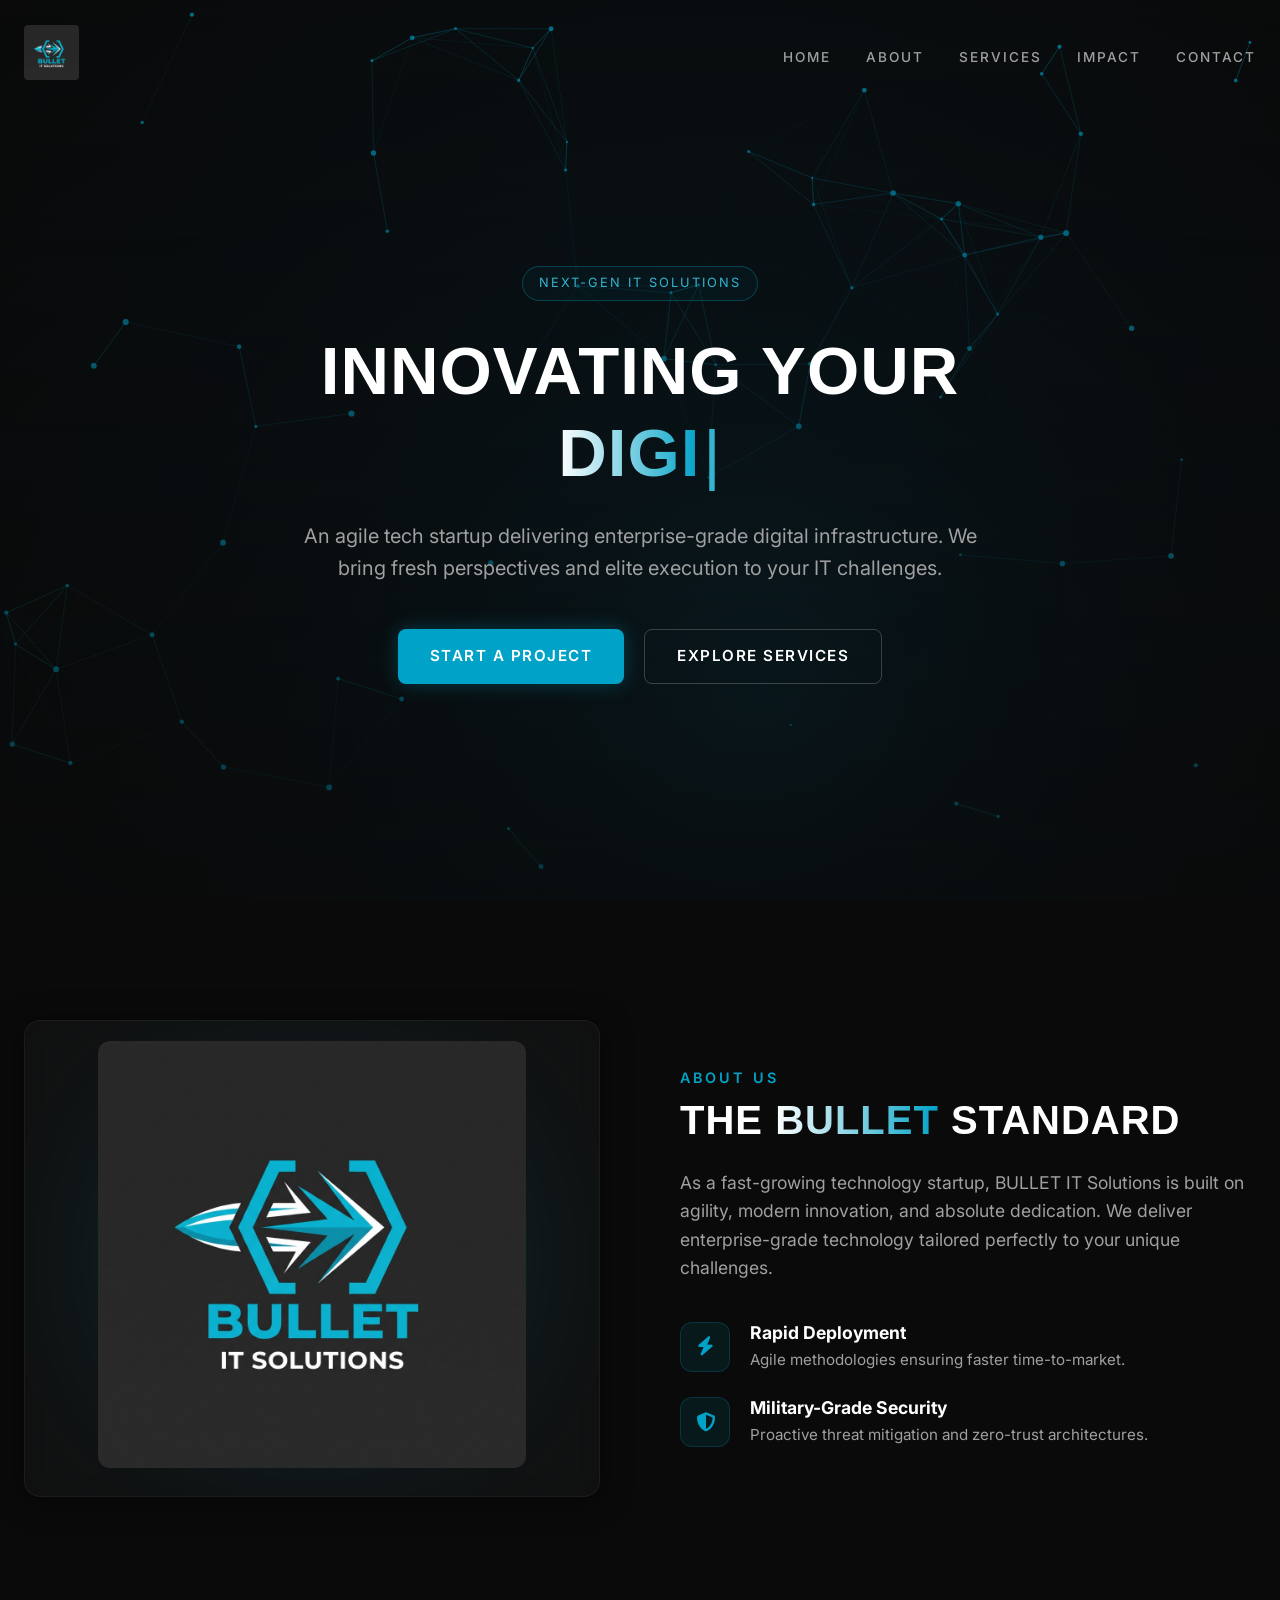
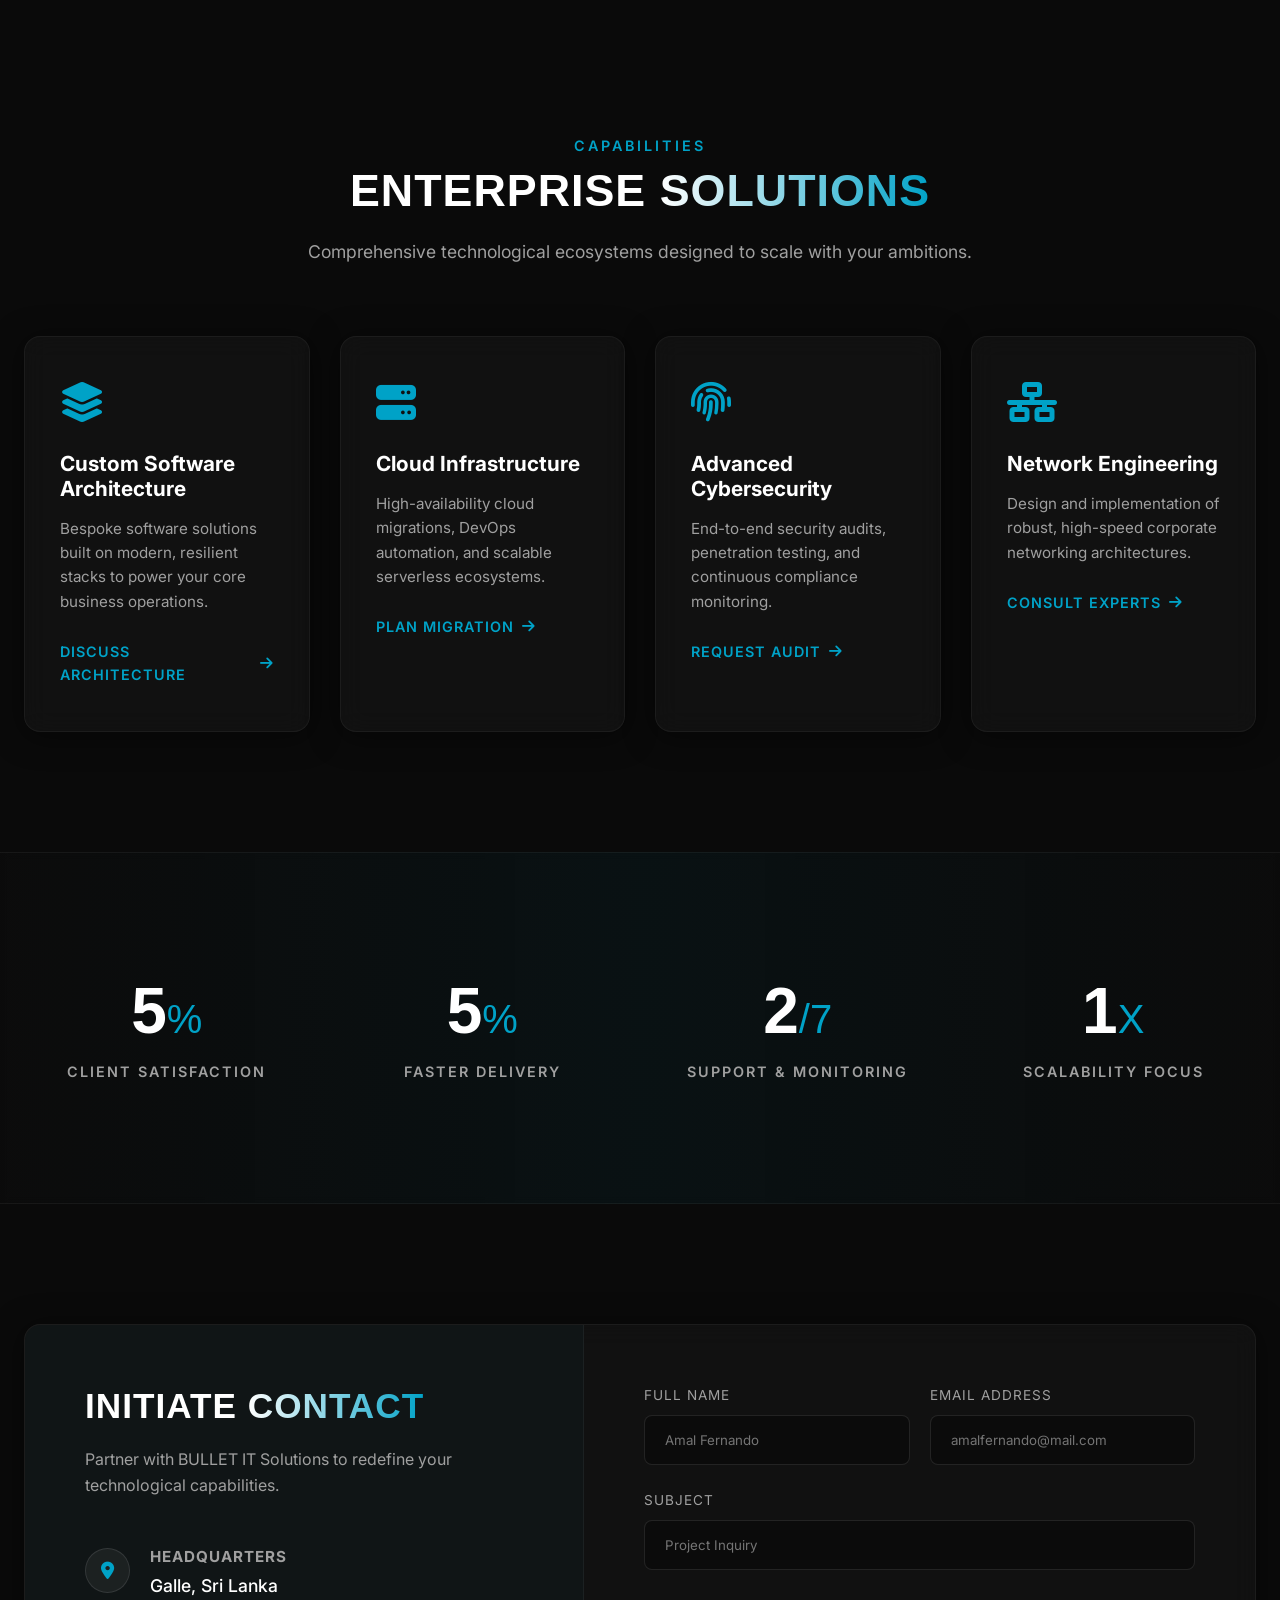
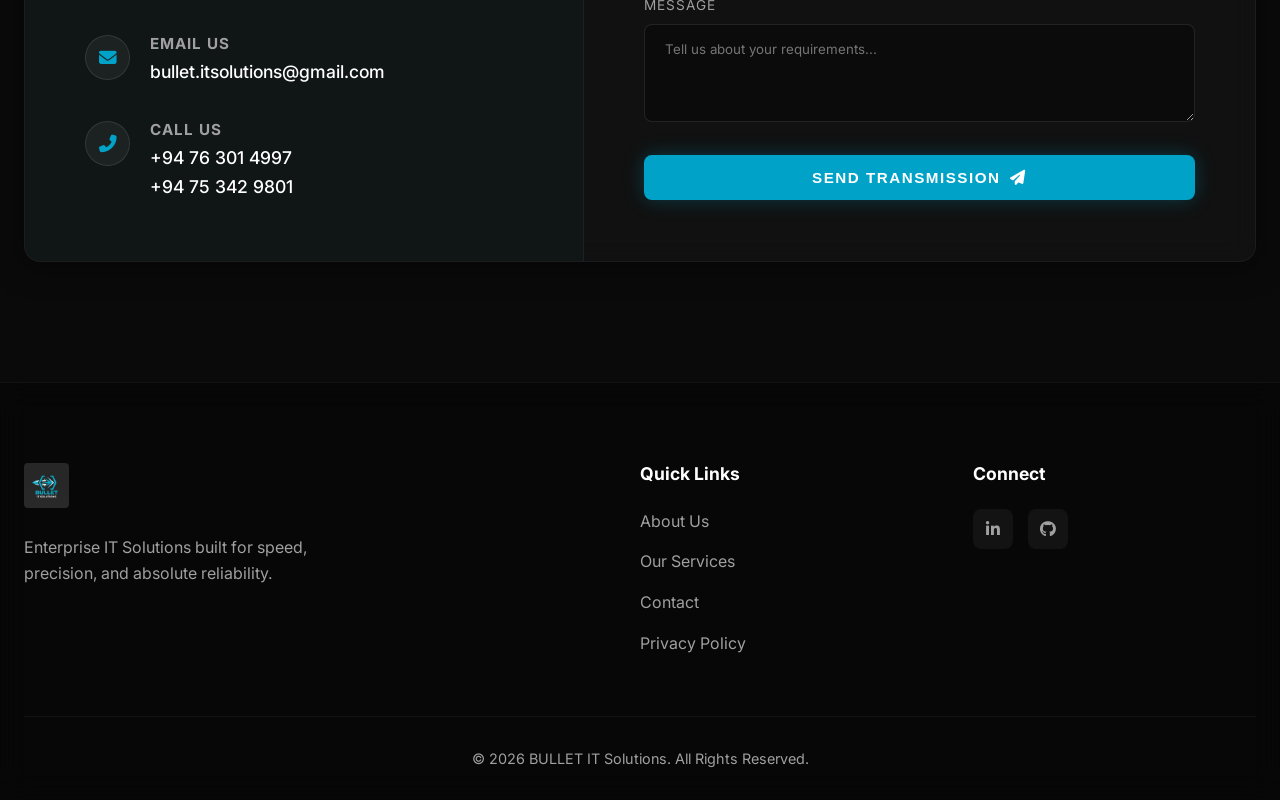
==== commit 7fab630a: "Fix typewriter line wrapping and eliminate layout jumps on mobile screens" ====
--- a/index.html
+++ b/index.html
@@ -44,7 +44,10 @@
         <div class="hero-overlay"></div>
         <div class="container hero-content">
             <div class="hero-badge fade-in">NEXT-GEN IT SOLUTIONS</div>
-            <h1 class="fade-in delay-1">Innovating Your <br><span class="typewriter-wrapper"><span class="gradient-text" id="typewriter">Digital Future</span><span class="typing-cursor">|</span></span></h1>
+            <h1 class="fade-in delay-1">
+                <span class="hero-line">Innovating Your</span>
+                <span class="hero-line typewriter-line"><span class="gradient-text" id="typewriter">Digital Future</span><span class="typing-cursor">|</span></span>
+            </h1>
             <p class="fade-in delay-2">An agile tech startup delivering enterprise-grade digital infrastructure. We bring fresh perspectives and elite execution to your IT challenges.</p>
             <div class="hero-actions fade-in delay-3">
                 <a href="#contact" class="btn primary-btn">Start a Project</a>
--- a/css/style.css
+++ b/css/style.css
@@ -65,28 +65,33 @@
     padding: 120px 0;
 }
 
+.hero-line {
+    display: block;
+    white-space: nowrap;
+    text-align: center;
+}
+
+.typewriter-line {
+    min-height: 1.25em;
+    display: flex;
+    align-items: center;
+    justify-content: center;
+    white-space: nowrap;
+}
+
 .gradient-text {
     background: linear-gradient(90deg, #ffffff 0%, var(--primary-color) 100%);
     -webkit-background-clip: text;
     -webkit-text-fill-color: transparent;
     display: inline-block;
-    vertical-align: bottom;
-    min-height: 1.15em;
-}
-
-.typewriter-wrapper {
-    display: inline-flex;
-    align-items: baseline;
-    justify-content: center;
-    max-width: 100%;
-    vertical-align: bottom;
+    white-space: nowrap;
 }
 
 .typing-cursor {
     display: inline-block;
     color: var(--primary-light);
     font-weight: 300;
-    margin-left: 4px;
+    margin-left: 3px;
     animation: blinkCursor 0.8s infinite;
     user-select: none;
     line-height: 1;
@@ -777,15 +782,23 @@
     .container { padding: 0 16px; }
     .hero { padding: 95px 0 40px; }
     .hero h1 {
-        font-size: clamp(1.35rem, 6.2vw, 1.85rem);
+        font-size: clamp(1.05rem, 4.8vw, 1.45rem);
         letter-spacing: 0.5px;
-        line-height: 1.3;
+        line-height: 1.35;
+    }
+    .hero-line {
+        white-space: nowrap;
+    }
+    .typewriter-line {
+        white-space: nowrap;
+        min-height: 1.25em;
     }
     .hero p { font-size: 0.95rem; margin-bottom: 30px; }
     .hero-actions { flex-direction: column; gap: 15px; }
     
     h2, .section-header h2, .about-text h2, .contact-info h2 { font-size: 1.6rem; }
     .stats-grid { grid-template-columns: 1fr; gap: 35px; }
+    .stat-item { white-space: nowrap; }
     
     .feature-item { flex-direction: column; align-items: flex-start; gap: 10px; }
     .service-card { padding: 30px 20px; }
@@ -794,15 +807,12 @@
 
 @media (max-width: 360px) {
     .hero h1 {
-        font-size: 1.25rem;
+        font-size: 0.95rem;
         letter-spacing: 0;
-    }
-    .typewriter-wrapper {
-        flex-wrap: wrap;
     }
     .hero-badge {
         font-size: 0.7rem;
-        padding: 4px 12px;
+        padding: 4px 10px;
     }
 }
 
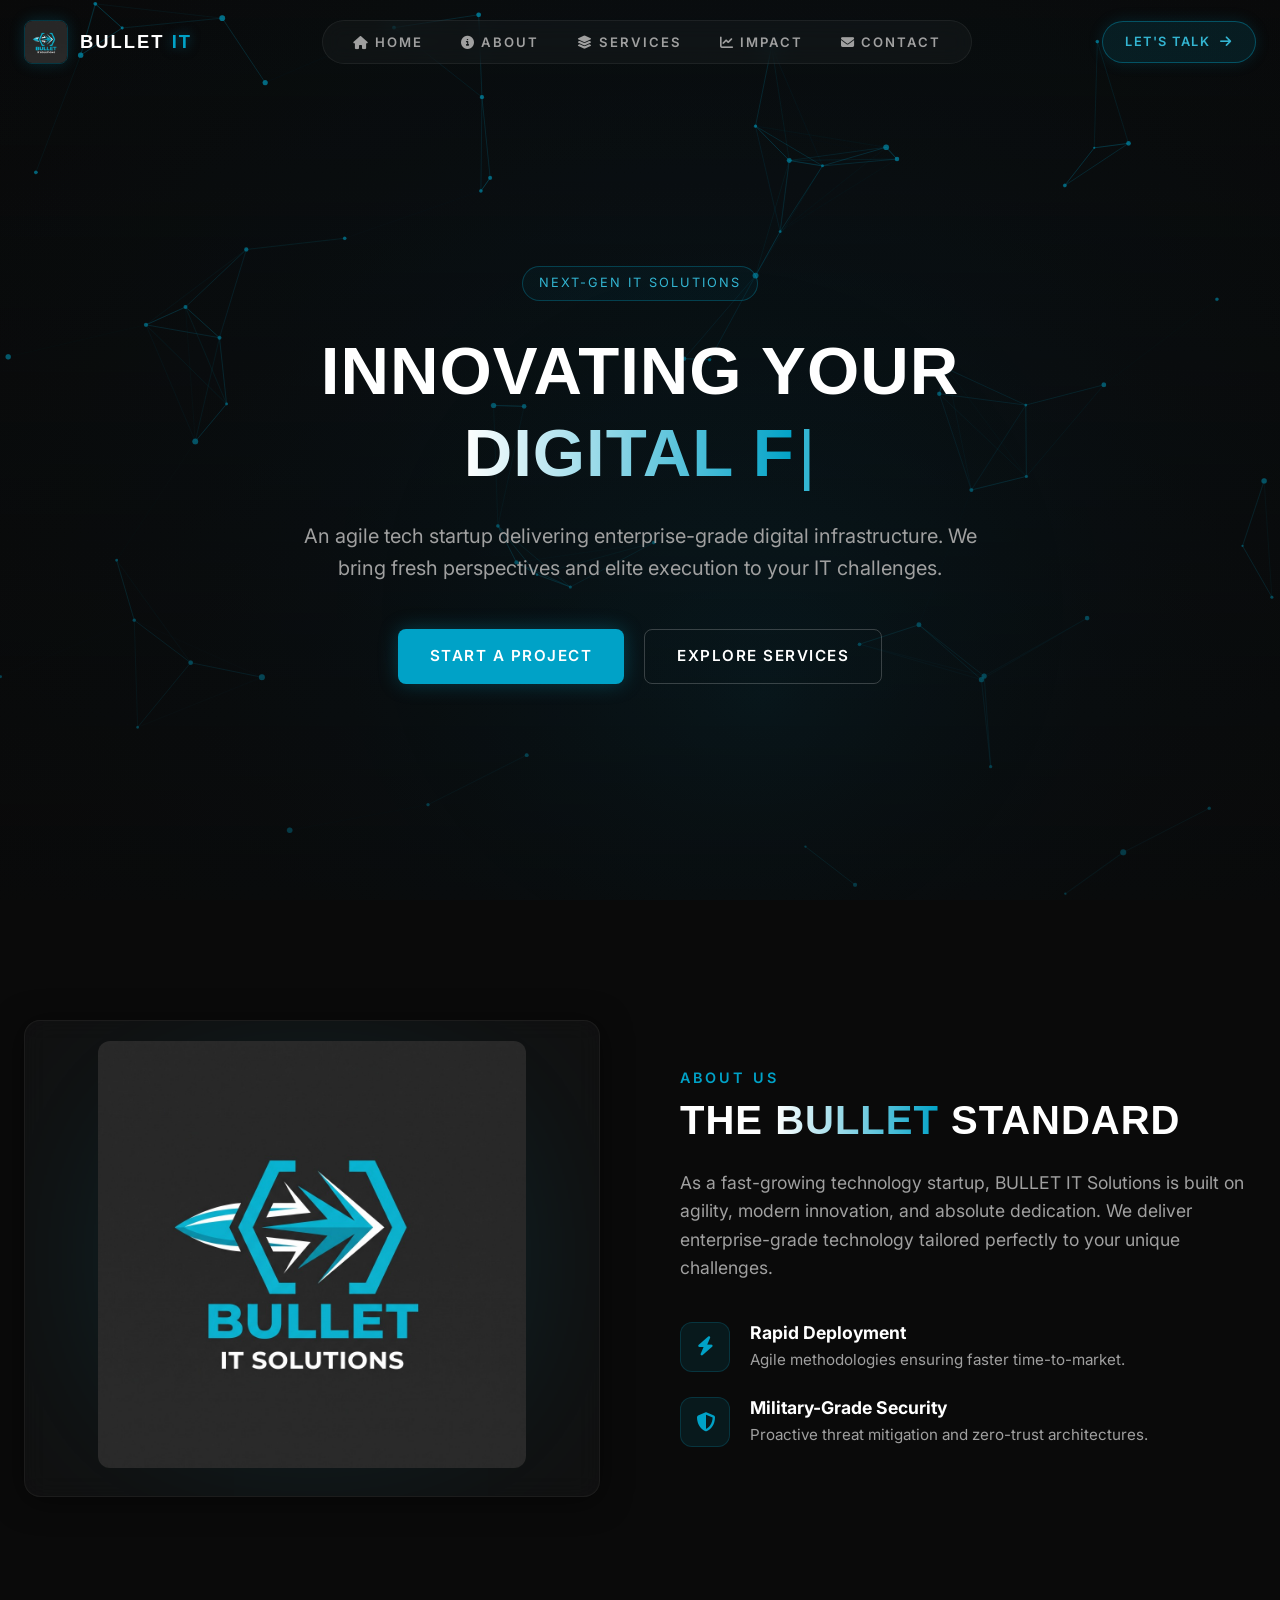
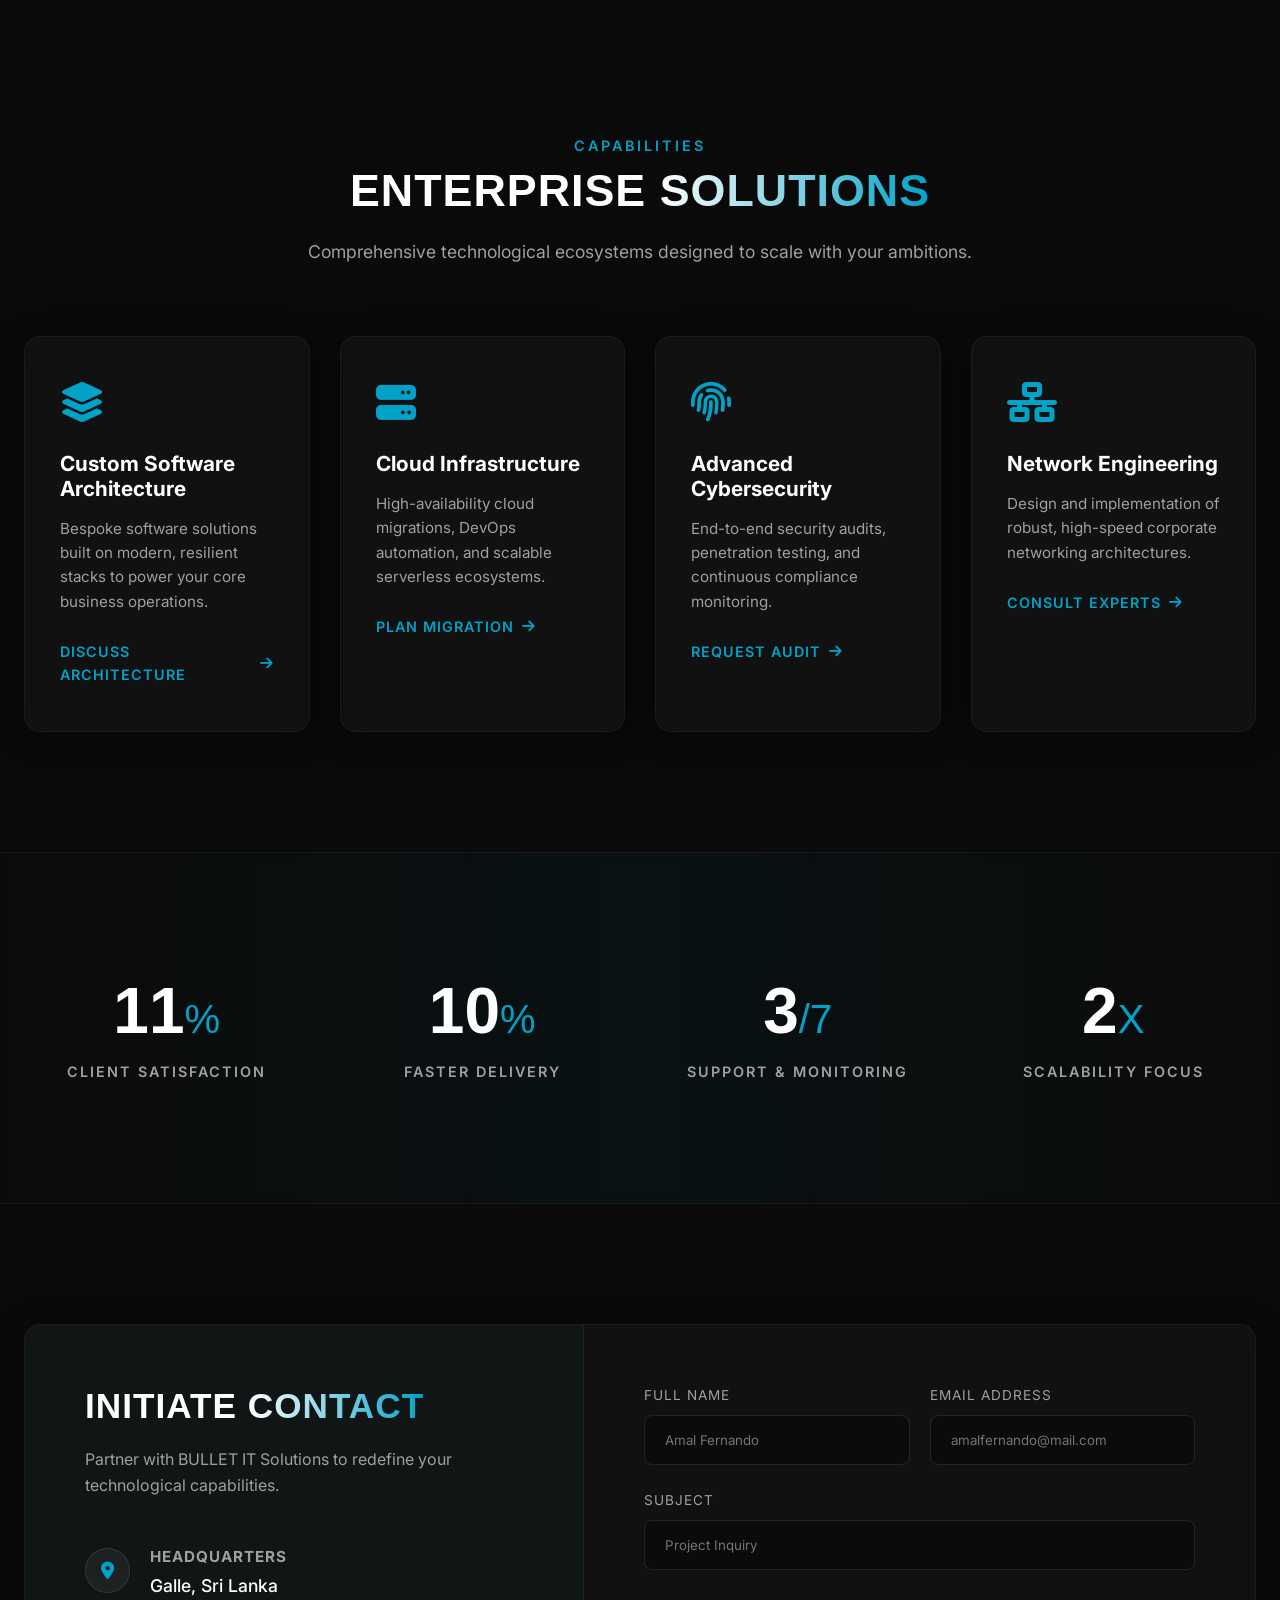
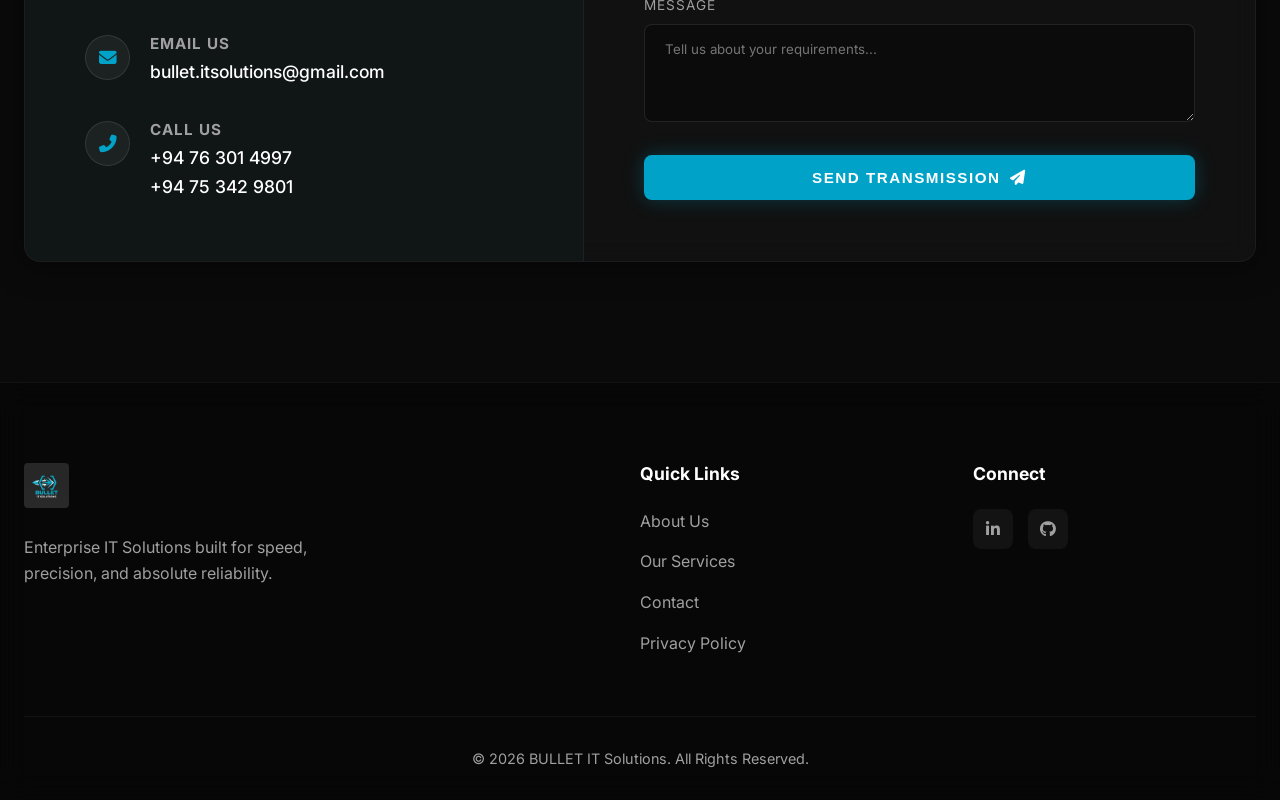
==== commit ba6a1fb9: "Redesign navbar with brand wordmark, desktop CTA, and premium mobile drawer menu" ====
--- a/index.html
+++ b/index.html
@@ -22,18 +22,35 @@
             <nav class="navbar">
                 <a href="#" class="logo">
                     <img src="assets/logo.jpg" alt="BULLET IT Solutions Logo">
+                    <span class="logo-text">BULLET <span class="logo-accent">IT</span></span>
                 </a>
-                <ul class="nav-links">
-                    <li><a href="#home">Home</a></li>
-                    <li><a href="#about">About</a></li>
-                    <li><a href="#services">Services</a></li>
-                    <li><a href="#stats">Impact</a></li>
-                    <li><a href="#contact">Contact</a></li>
-                </ul>
-                <div class="hamburger">
-                    <div class="bar"></div>
-                    <div class="bar"></div>
-                    <div class="bar"></div>
+
+                <div class="nav-menu">
+                    <ul class="nav-links">
+                        <li><a href="#home"><i class="fas fa-home mobile-only-icon"></i> Home</a></li>
+                        <li><a href="#about"><i class="fas fa-info-circle mobile-only-icon"></i> About</a></li>
+                        <li><a href="#services"><i class="fas fa-layer-group mobile-only-icon"></i> Services</a></li>
+                        <li><a href="#stats"><i class="fas fa-chart-line mobile-only-icon"></i> Impact</a></li>
+                        <li><a href="#contact"><i class="fas fa-envelope mobile-only-icon"></i> Contact</a></li>
+                    </ul>
+
+                    <div class="mobile-menu-footer">
+                        <a href="#contact" class="btn primary-btn full-width mobile-cta">Start a Project <i class="fas fa-paper-plane"></i></a>
+                        <div class="mobile-social-links">
+                            <a href="https://www.linkedin.com/company/bullet-it-solutions-lanka/" aria-label="LinkedIn"><i class="fab fa-linkedin-in"></i></a>
+                            <a href="https://github.com/team-of-bullet-it-solutions" aria-label="GitHub"><i class="fab fa-github"></i></a>
+                            <a href="mailto:bullet.itsolutions@gmail.com" aria-label="Email"><i class="fas fa-envelope"></i></a>
+                        </div>
+                    </div>
+                </div>
+
+                <div class="nav-actions">
+                    <a href="#contact" class="btn nav-btn">Let's Talk <i class="fas fa-arrow-right"></i></a>
+                    <div class="hamburger" aria-label="Toggle Navigation">
+                        <div class="bar"></div>
+                        <div class="bar"></div>
+                        <div class="bar"></div>
+                    </div>
                 </div>
             </nav>
         </div>
--- a/css/style.css
+++ b/css/style.css
@@ -185,63 +185,171 @@
     top: 0;
     width: 100%;
     z-index: 1000;
-    padding: 25px 0;
+    padding: 20px 0;
     transition: all 0.4s ease;
     border-bottom: 1px solid transparent;
 }
 
 .header.scrolled {
-    padding: 15px 0;
-    background: rgba(10, 10, 10, 0.6);
-    backdrop-filter: blur(15px);
-    border-bottom: 1px solid rgba(255,255,255,0.05);
+    padding: 12px 0;
+    background: rgba(8, 8, 10, 0.8);
+    backdrop-filter: blur(20px);
+    -webkit-backdrop-filter: blur(20px);
+    border-bottom: 1px solid rgba(0, 162, 199, 0.15);
+    box-shadow: 0 10px 30px rgba(0, 0, 0, 0.5);
 }
 
 .navbar {
     display: flex;
     justify-content: space-between;
     align-items: center;
+    gap: 20px;
+}
+
+/* Brand / Logo */
+.logo {
+    display: inline-flex;
+    align-items: center;
+    gap: 12px;
+    text-decoration: none;
 }
 
 .logo img {
-    height: 55px;
-    border-radius: 4px;
-    transition: height 0.3s;
-}
-
-.header.scrolled .logo img {
-    height: 45px;
+    height: 44px;
+    width: auto;
+    border-radius: 8px;
+    border: 1px solid rgba(0, 162, 199, 0.3);
+    box-shadow: 0 0 15px rgba(0, 162, 199, 0.2);
+    transition: all 0.3s ease;
+}
+
+.logo:hover img {
+    box-shadow: 0 0 25px rgba(0, 162, 199, 0.5);
+    border-color: var(--primary-light);
+}
+
+.logo-text {
+    font-family: var(--font-heading);
+    font-size: 1.15rem;
+    font-weight: 700;
+    letter-spacing: 2px;
+    color: var(--text-main);
+}
+
+.logo-accent {
+    color: var(--primary-color);
+    text-shadow: 0 0 12px var(--primary-glow);
+}
+
+/* Navigation Menu (Desktop) */
+.nav-menu {
+    display: flex;
+    align-items: center;
 }
 
 .nav-links {
     display: flex;
-    gap: 35px;
+    align-items: center;
+    gap: 30px;
+    background: rgba(255, 255, 255, 0.03);
+    padding: 8px 26px;
+    border-radius: 50px;
+    border: 1px solid rgba(255, 255, 255, 0.06);
+    backdrop-filter: blur(10px);
+    -webkit-backdrop-filter: blur(10px);
 }
 
 .nav-links li a {
-    font-size: 0.85rem;
-    font-weight: 500;
+    font-size: 0.82rem;
+    font-weight: 600;
     text-transform: uppercase;
     letter-spacing: 2px;
     color: var(--text-muted);
+    position: relative;
+    padding: 6px 4px;
+    transition: all 0.3s ease;
 }
 
 .nav-links li a:hover,
 .nav-links li a.active {
-    color: var(--text-main);
-}
-
+    color: #ffffff;
+    text-shadow: 0 0 10px rgba(0, 162, 199, 0.6);
+}
+
+.mobile-only-icon {
+    display: none;
+}
+
+.mobile-menu-footer {
+    display: none;
+}
+
+/* Navbar Action Button */
+.nav-actions {
+    display: flex;
+    align-items: center;
+    gap: 15px;
+}
+
+.nav-btn {
+    padding: 10px 22px;
+    font-size: 0.8rem;
+    letter-spacing: 1.5px;
+    border-radius: 50px;
+    background: rgba(0, 162, 199, 0.12);
+    color: var(--primary-light);
+    border: 1px solid rgba(0, 162, 199, 0.4);
+    box-shadow: 0 0 15px rgba(0, 162, 199, 0.15);
+}
+
+.nav-btn:hover {
+    background: var(--primary-color);
+    color: #ffffff;
+    box-shadow: 0 0 25px rgba(0, 162, 199, 0.6);
+    border-color: var(--primary-color);
+    transform: translateY(-2px);
+}
+
+/* Hamburger Button */
 .hamburger {
     display: none;
     cursor: pointer;
+    width: 42px;
+    height: 42px;
+    border-radius: 10px;
+    background: rgba(255, 255, 255, 0.05);
+    border: 1px solid rgba(255, 255, 255, 0.1);
+    flex-direction: column;
+    justify-content: center;
+    align-items: center;
+    transition: all 0.3s ease;
+    z-index: 1002;
+}
+
+.hamburger:hover {
+    background: rgba(0, 162, 199, 0.15);
+    border-color: rgba(0, 162, 199, 0.4);
 }
 
 .hamburger .bar {
-    width: 25px;
-    height: 3px;
+    width: 20px;
+    height: 2px;
     background-color: var(--text-main);
-    margin: 5px 0;
+    margin: 3px 0;
     transition: all 0.3s ease;
+    border-radius: 2px;
+}
+
+.hamburger.active .bar:nth-child(1) {
+    transform: translateY(8px) rotate(45deg);
+}
+
+.hamburger.active .bar:nth-child(2) {
+    opacity: 0;
+}
+
+.hamburger.active .bar:nth-child(3) {
+    transform: translateY(-8px) rotate(-45deg);
 }
 
 /* Hero Section */
@@ -747,23 +855,150 @@
     .contact-info { border-right: none; border-bottom: 1px solid rgba(255,255,255,0.05); }
 }
 
+@media (max-width: 991px) {
+    .nav-btn {
+        display: none;
+    }
+
+    .hamburger {
+        display: flex;
+    }
+
+    body.menu-open {
+        overflow: hidden;
+    }
+
+    body.menu-open::after {
+        content: '';
+        position: fixed;
+        top: 0; left: 0;
+        width: 100vw; height: 100vh;
+        background: rgba(0, 0, 0, 0.7);
+        backdrop-filter: blur(6px);
+        -webkit-backdrop-filter: blur(6px);
+        z-index: 1000;
+        animation: fadeInOverlay 0.3s ease;
+    }
+
+    @keyframes fadeInOverlay {
+        from { opacity: 0; }
+        to { opacity: 1; }
+    }
+
+    .nav-menu {
+        position: fixed;
+        right: -100%;
+        top: 0;
+        height: 100vh;
+        height: 100dvh;
+        width: min(340px, 86vw);
+        background: rgba(12, 12, 15, 0.98);
+        backdrop-filter: blur(25px);
+        -webkit-backdrop-filter: blur(25px);
+        border-left: 1px solid rgba(0, 162, 199, 0.25);
+        box-shadow: -15px 0 50px rgba(0, 0, 0, 0.85);
+        display: flex;
+        flex-direction: column;
+        justify-content: space-between;
+        padding: 95px 24px 35px;
+        transition: right 0.4s cubic-bezier(0.77, 0, 0.175, 1);
+        z-index: 1001;
+        overflow-y: auto;
+    }
+
+    .nav-menu.active {
+        right: 0;
+    }
+
+    .nav-links {
+        display: flex;
+        flex-direction: column;
+        align-items: stretch;
+        gap: 12px;
+        background: transparent;
+        padding: 0;
+        border: none;
+        width: 100%;
+    }
+
+    .nav-links li {
+        width: 100%;
+    }
+
+    .nav-links li a {
+        display: flex;
+        align-items: center;
+        gap: 16px;
+        font-size: 0.95rem;
+        font-weight: 600;
+        letter-spacing: 1.5px;
+        padding: 14px 18px;
+        border-radius: 12px;
+        width: 100%;
+        background: rgba(255, 255, 255, 0.03);
+        border: 1px solid rgba(255, 255, 255, 0.05);
+    }
+
+    .nav-links li a:hover,
+    .nav-links li a.active {
+        background: rgba(0, 162, 199, 0.15);
+        border-color: rgba(0, 162, 199, 0.4);
+        color: #ffffff;
+        padding-left: 22px;
+        box-shadow: 0 0 20px rgba(0, 162, 199, 0.15);
+    }
+
+    .mobile-only-icon {
+        display: inline-block;
+        color: var(--primary-light);
+        font-size: 1.1rem;
+        width: 22px;
+        text-align: center;
+    }
+
+    .mobile-menu-footer {
+        display: flex;
+        flex-direction: column;
+        gap: 20px;
+        margin-top: 30px;
+        padding-top: 25px;
+        border-top: 1px solid rgba(255, 255, 255, 0.08);
+    }
+
+    .mobile-cta {
+        padding: 14px 20px;
+        font-size: 0.85rem;
+    }
+
+    .mobile-social-links {
+        display: flex;
+        justify-content: center;
+        gap: 14px;
+    }
+
+    .mobile-social-links a {
+        width: 40px;
+        height: 40px;
+        border-radius: 10px;
+        background: rgba(255, 255, 255, 0.05);
+        border: 1px solid rgba(255, 255, 255, 0.08);
+        display: flex;
+        align-items: center;
+        justify-content: center;
+        color: var(--text-muted);
+        font-size: 1rem;
+        transition: all 0.3s ease;
+    }
+
+    .mobile-social-links a:hover {
+        background: var(--primary-color);
+        color: #fff;
+        border-color: var(--primary-color);
+        transform: translateY(-2px);
+    }
+}
+
 @media (max-width: 768px) {
-    .nav-links {
-        position: fixed;
-        right: -100%; top: 0;
-        height: 100vh; width: 100%;
-        background: rgba(10,10,10,0.98);
-        backdrop-filter: blur(20px);
-        flex-direction: column;
-        justify-content: center;
-        align-items: center;
-        transition: right 0.4s cubic-bezier(0.77, 0, 0.175, 1);
-    }
-    .nav-links.active { right: 0; }
-    .hamburger { display: block; z-index: 1001; }
-    .hamburger.active .bar:nth-child(1) { transform: translateY(8px) rotate(45deg); }
-    .hamburger.active .bar:nth-child(2) { opacity: 0; }
-    .hamburger.active .bar:nth-child(3) { transform: translateY(-8px) rotate(-45deg); }
     
     .section-padding { padding: 80px 0; }
     .hero h1 { font-size: clamp(1.8rem, 5.5vw, 2.5rem); }
@@ -780,6 +1015,9 @@
 
 @media (max-width: 480px) {
     .container { padding: 0 16px; }
+    .logo img { height: 38px; }
+    .logo-text { font-size: 0.95rem; letter-spacing: 1px; }
+    .hamburger { width: 38px; height: 38px; }
     .hero { padding: 95px 0 40px; }
     .hero h1 {
         font-size: clamp(1.05rem, 4.8vw, 1.45rem);
@@ -806,6 +1044,8 @@
 }
 
 @media (max-width: 360px) {
+    .logo img { height: 34px; }
+    .logo-text { font-size: 0.85rem; }
     .hero h1 {
         font-size: 0.95rem;
         letter-spacing: 0;
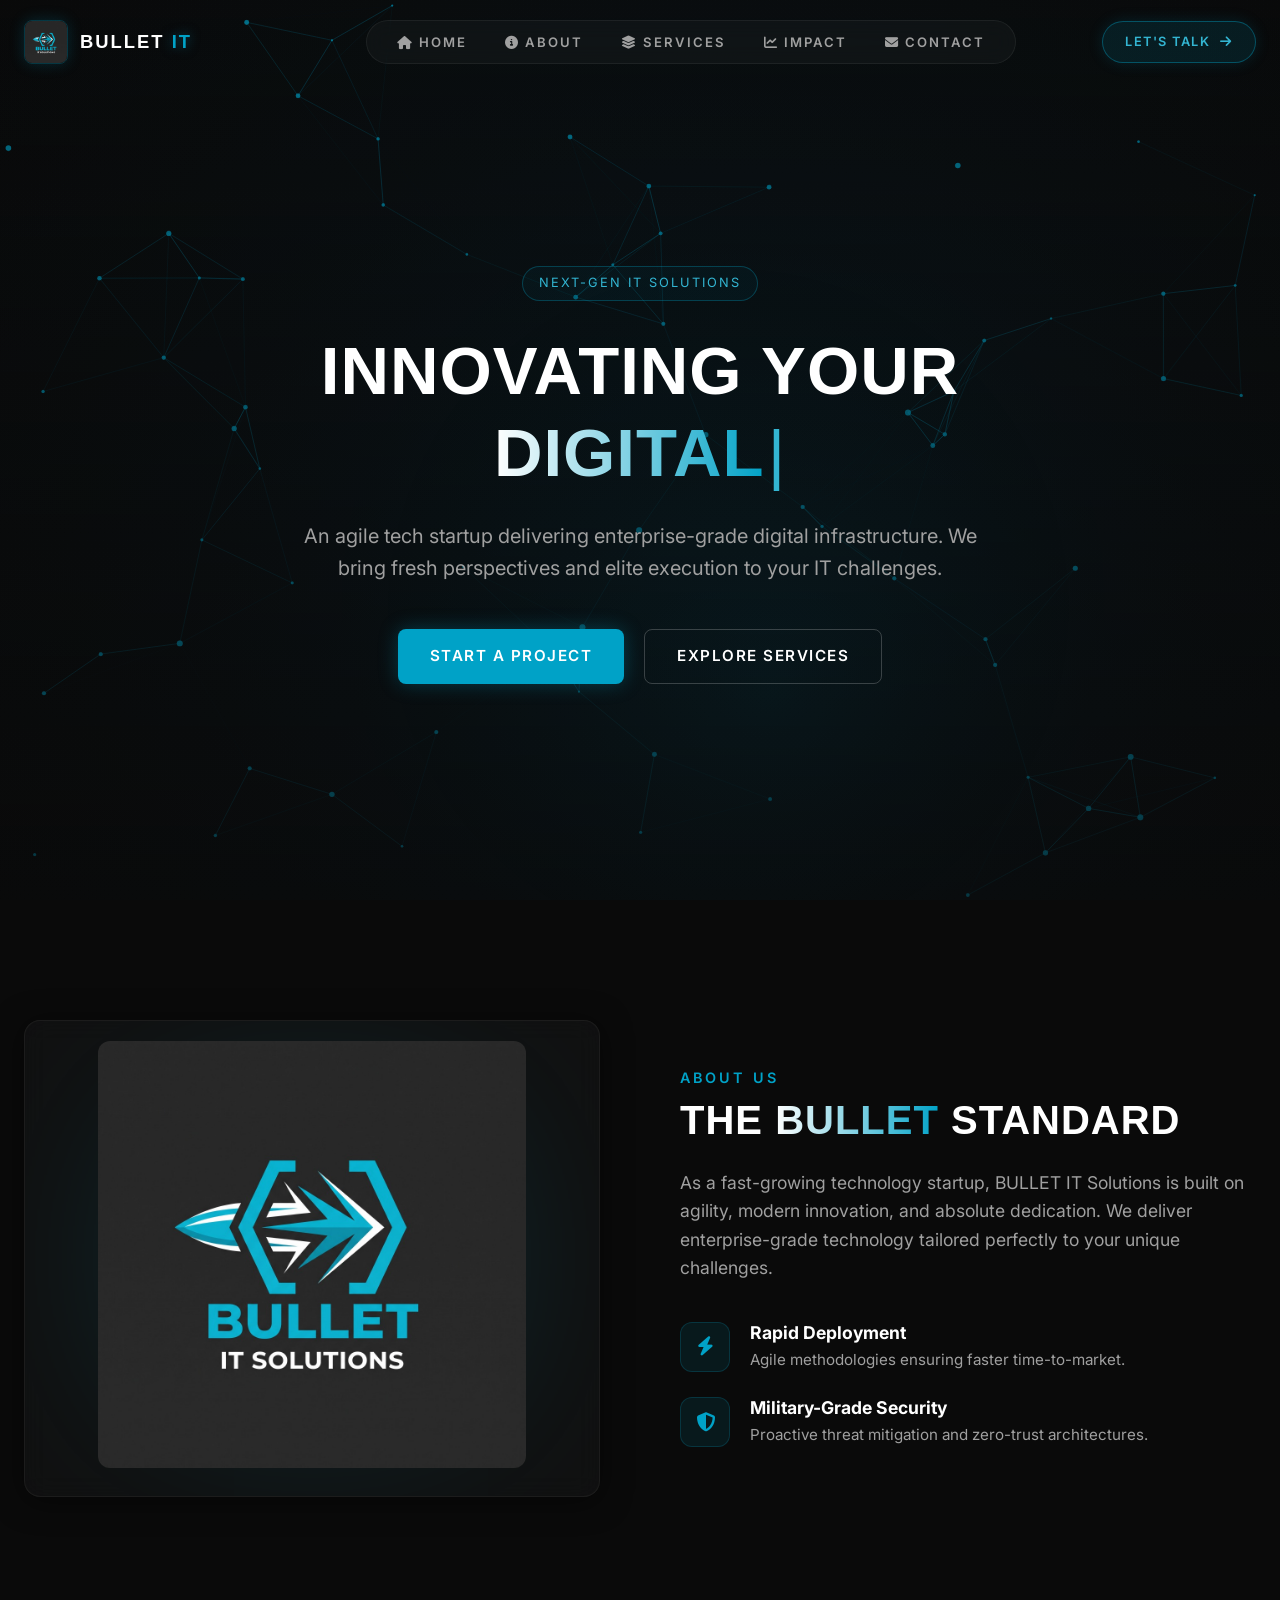
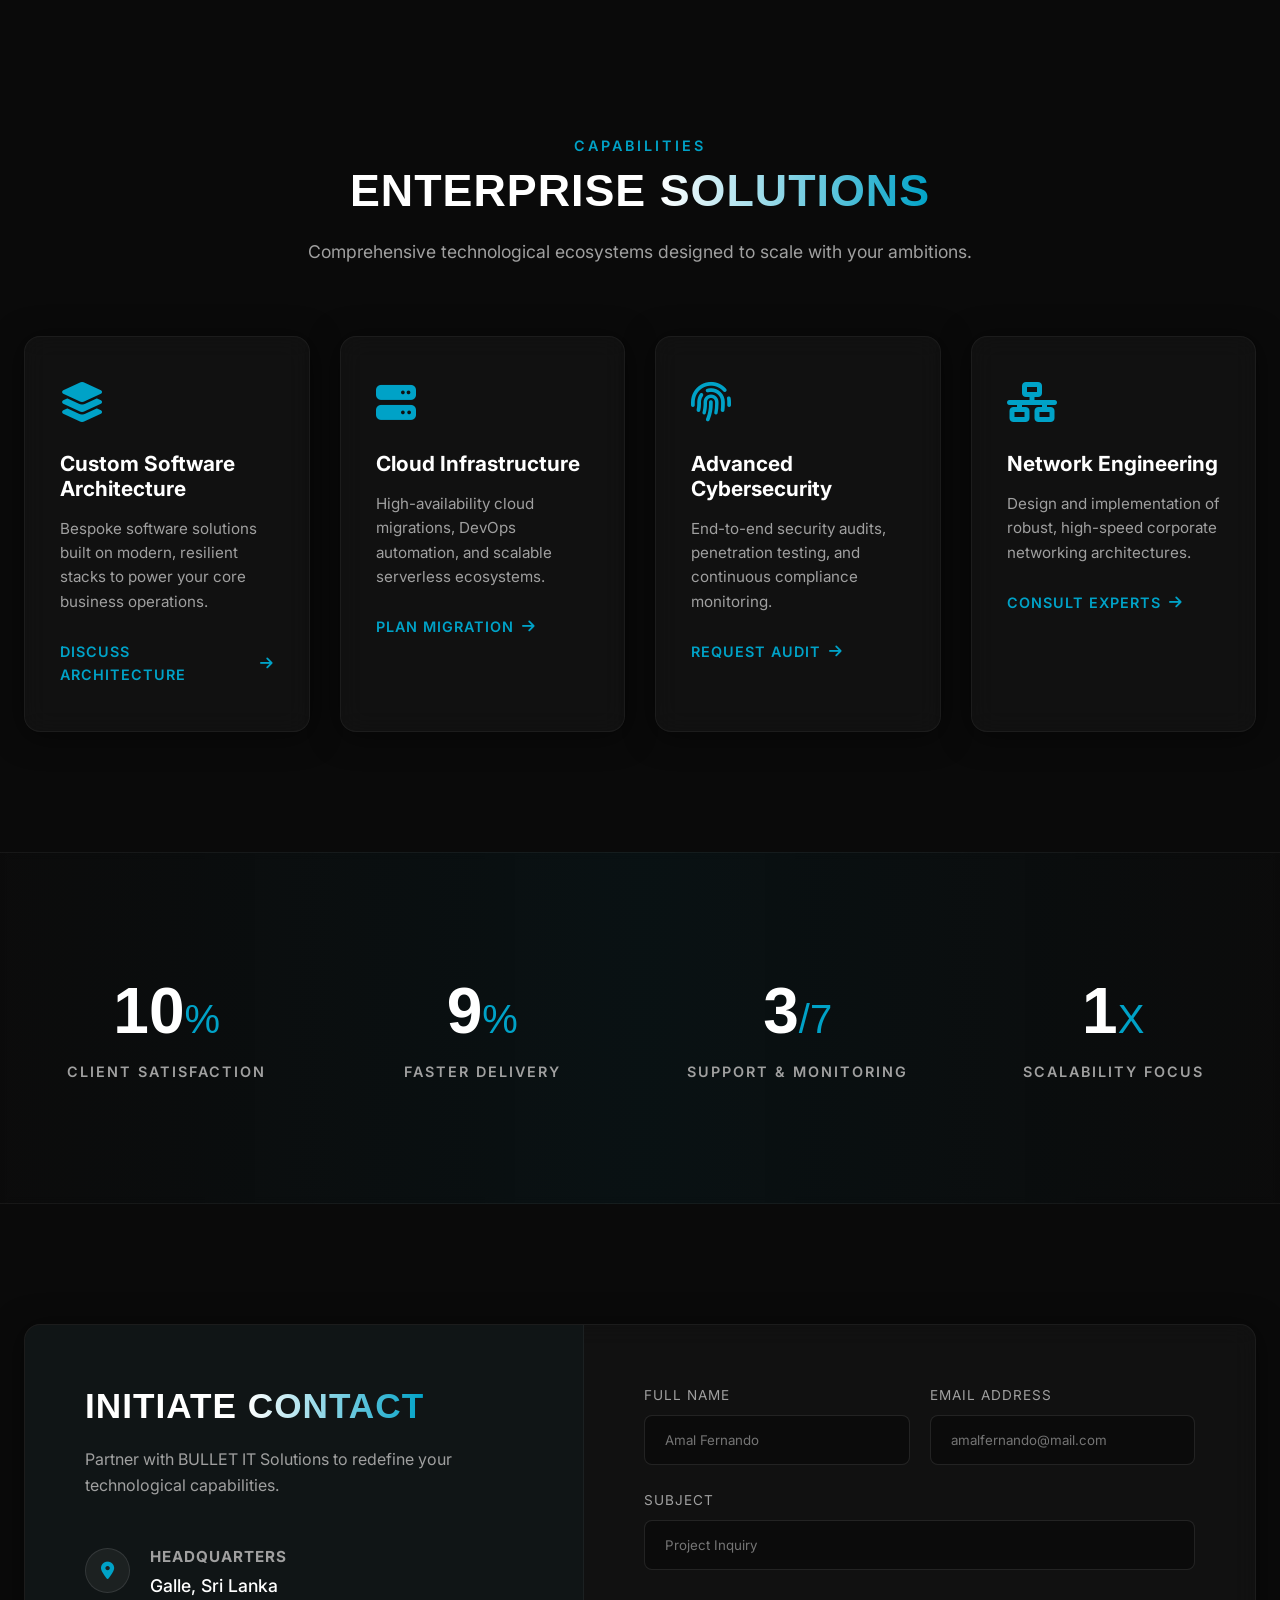
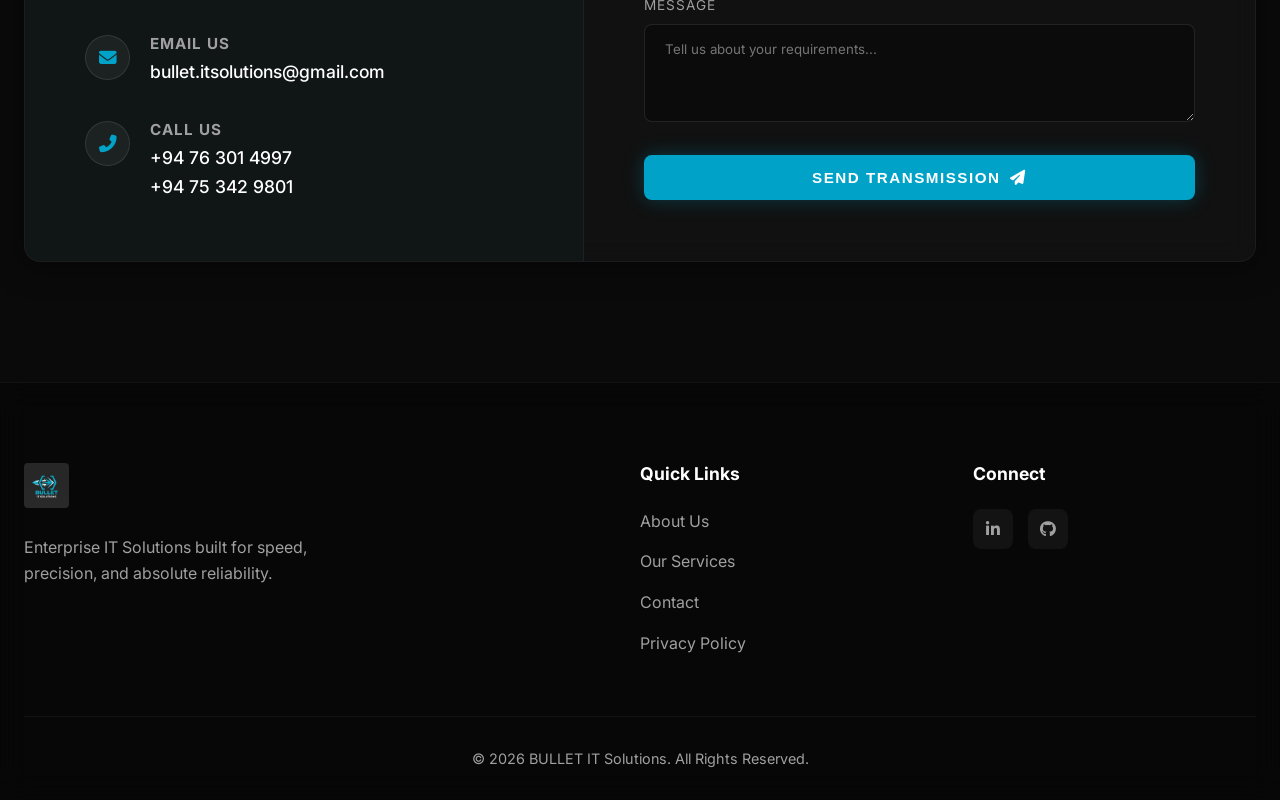
==== commit b32d73af: "Fix mobile menu blur issue by using solid high-contrast theme and dedicated backdrop overlay" ====
--- a/index.html
+++ b/index.html
@@ -25,6 +25,8 @@
                     <span class="logo-text">BULLET <span class="logo-accent">IT</span></span>
                 </a>
 
+                <div class="nav-backdrop"></div>
+
                 <div class="nav-menu">
                     <ul class="nav-links">
                         <li><a href="#home"><i class="fas fa-home mobile-only-icon"></i> Home</a></li>
--- a/css/style.css
+++ b/css/style.css
@@ -862,27 +862,29 @@
 
     .hamburger {
         display: flex;
+        z-index: 1003;
     }
 
     body.menu-open {
         overflow: hidden;
     }
 
-    body.menu-open::after {
-        content: '';
+    .nav-backdrop {
         position: fixed;
-        top: 0; left: 0;
-        width: 100vw; height: 100vh;
-        background: rgba(0, 0, 0, 0.7);
-        backdrop-filter: blur(6px);
-        -webkit-backdrop-filter: blur(6px);
-        z-index: 1000;
-        animation: fadeInOverlay 0.3s ease;
-    }
-
-    @keyframes fadeInOverlay {
-        from { opacity: 0; }
-        to { opacity: 1; }
+        top: 0;
+        left: 0;
+        width: 100vw;
+        height: 100vh;
+        background: rgba(0, 0, 0, 0.75);
+        z-index: 1001;
+        opacity: 0;
+        visibility: hidden;
+        transition: opacity 0.3s ease, visibility 0.3s ease;
+    }
+
+    .nav-backdrop.active {
+        opacity: 1;
+        visibility: visible;
     }
 
     .nav-menu {
@@ -891,19 +893,18 @@
         top: 0;
         height: 100vh;
         height: 100dvh;
-        width: min(340px, 86vw);
-        background: rgba(12, 12, 15, 0.98);
-        backdrop-filter: blur(25px);
-        -webkit-backdrop-filter: blur(25px);
-        border-left: 1px solid rgba(0, 162, 199, 0.25);
-        box-shadow: -15px 0 50px rgba(0, 0, 0, 0.85);
+        width: min(320px, 85vw);
+        background: #0d0f14;
+        border-left: 1px solid rgba(0, 162, 199, 0.3);
+        box-shadow: -10px 0 40px rgba(0, 0, 0, 0.9);
         display: flex;
         flex-direction: column;
         justify-content: space-between;
-        padding: 95px 24px 35px;
-        transition: right 0.4s cubic-bezier(0.77, 0, 0.175, 1);
-        z-index: 1001;
+        padding: 90px 20px 30px;
+        transition: right 0.35s cubic-bezier(0.4, 0, 0.2, 1);
+        z-index: 1002;
         overflow-y: auto;
+        -webkit-overflow-scrolling: touch;
     }
 
     .nav-menu.active {
@@ -935,22 +936,23 @@
         padding: 14px 18px;
         border-radius: 12px;
         width: 100%;
-        background: rgba(255, 255, 255, 0.03);
-        border: 1px solid rgba(255, 255, 255, 0.05);
+        background: #14171f;
+        border: 1px solid rgba(255, 255, 255, 0.08);
+        color: #f0f0f0;
+        transition: all 0.25s ease;
     }
 
     .nav-links li a:hover,
     .nav-links li a.active {
-        background: rgba(0, 162, 199, 0.15);
-        border-color: rgba(0, 162, 199, 0.4);
+        background: #002d3a;
+        border-color: #00a2c7;
         color: #ffffff;
-        padding-left: 22px;
-        box-shadow: 0 0 20px rgba(0, 162, 199, 0.15);
+        box-shadow: 0 0 15px rgba(0, 162, 199, 0.2);
     }
 
     .mobile-only-icon {
         display: inline-block;
-        color: var(--primary-light);
+        color: #00d2ff;
         font-size: 1.1rem;
         width: 22px;
         text-align: center;
@@ -980,7 +982,7 @@
         width: 40px;
         height: 40px;
         border-radius: 10px;
-        background: rgba(255, 255, 255, 0.05);
+        background: #14171f;
         border: 1px solid rgba(255, 255, 255, 0.08);
         display: flex;
         align-items: center;
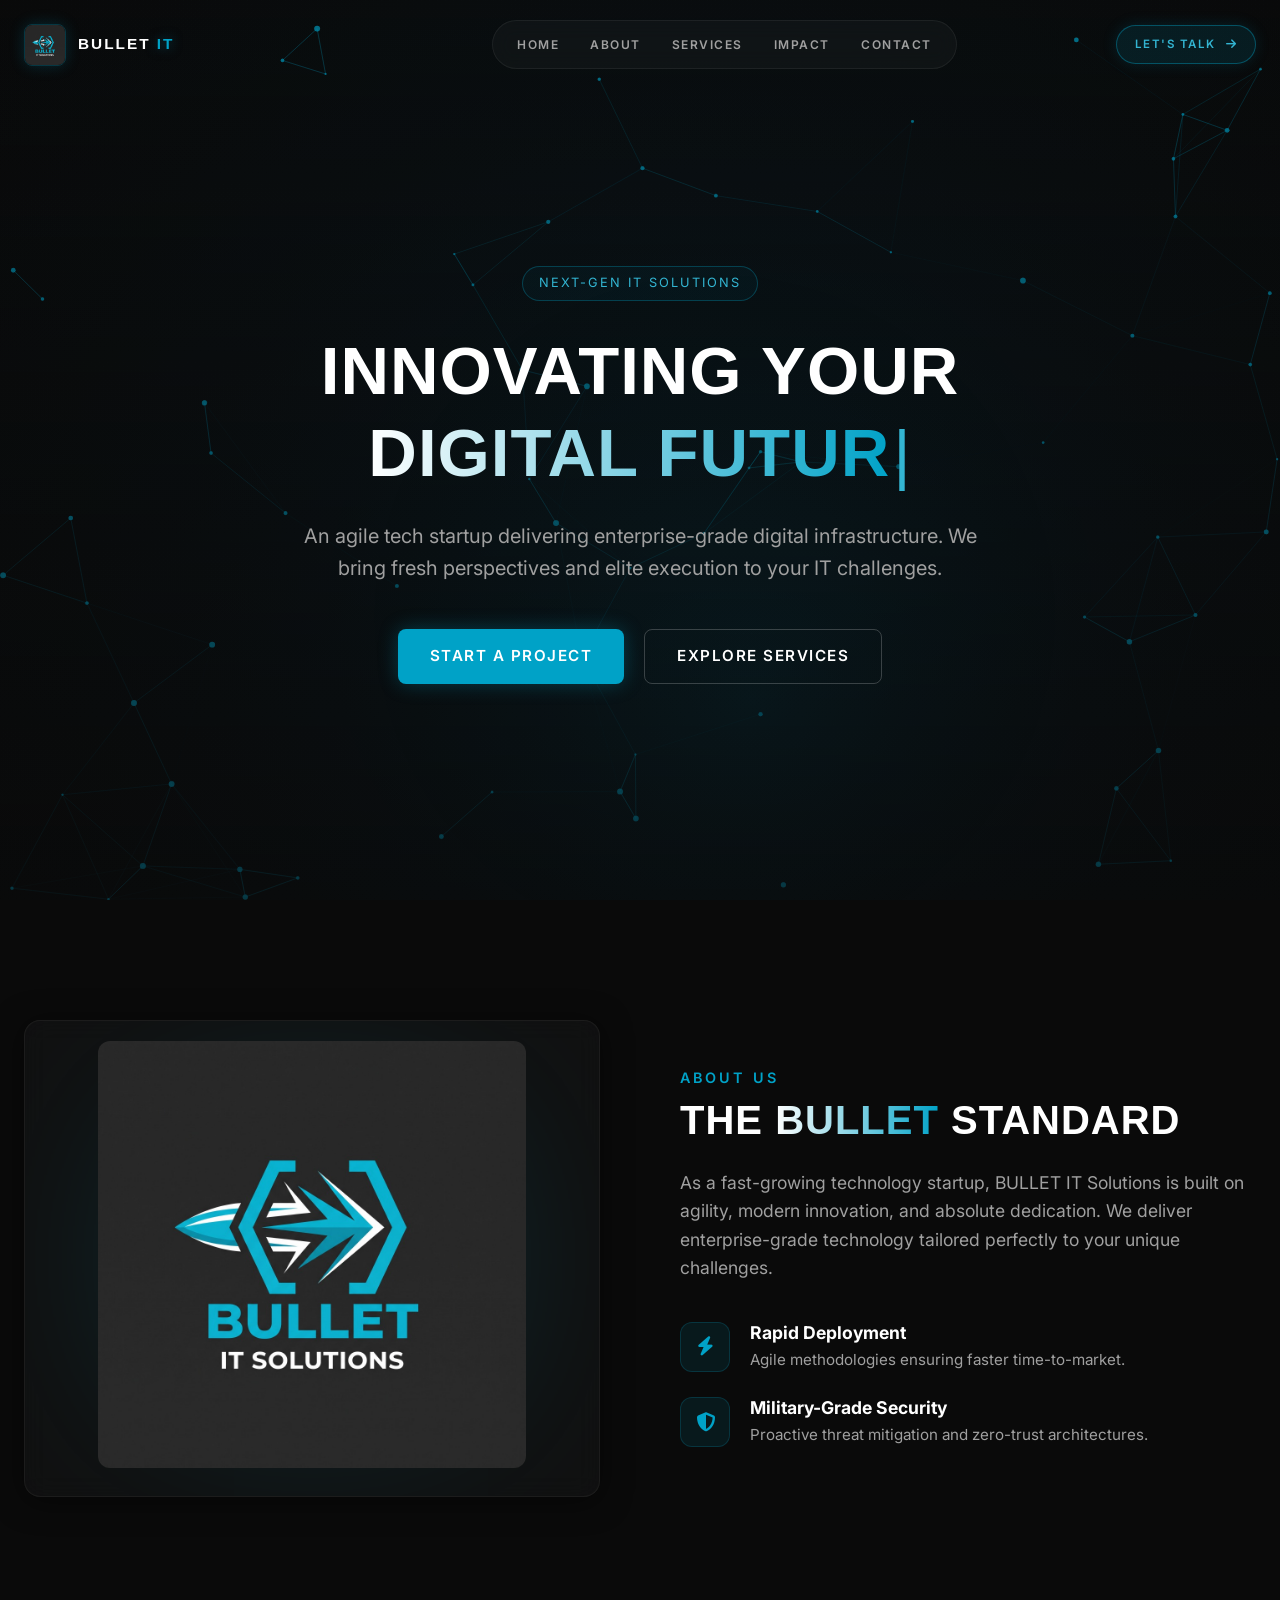
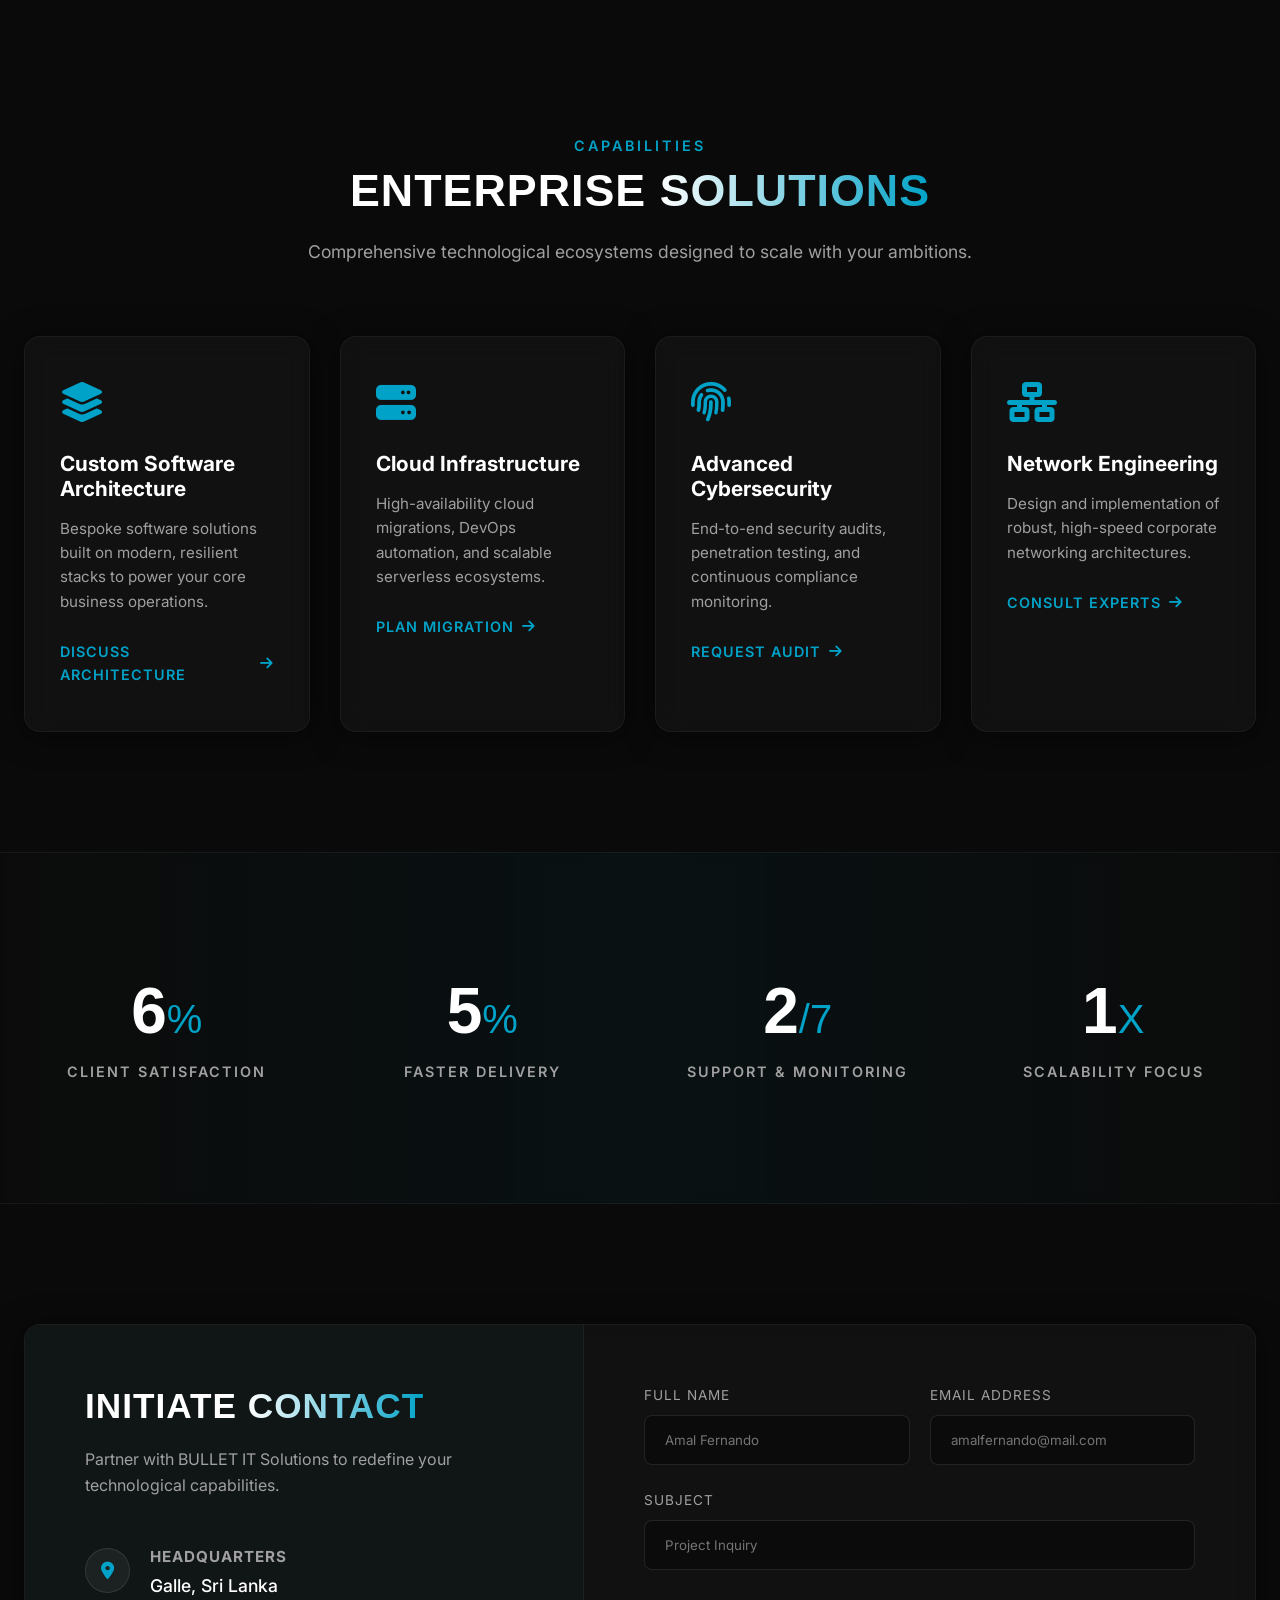
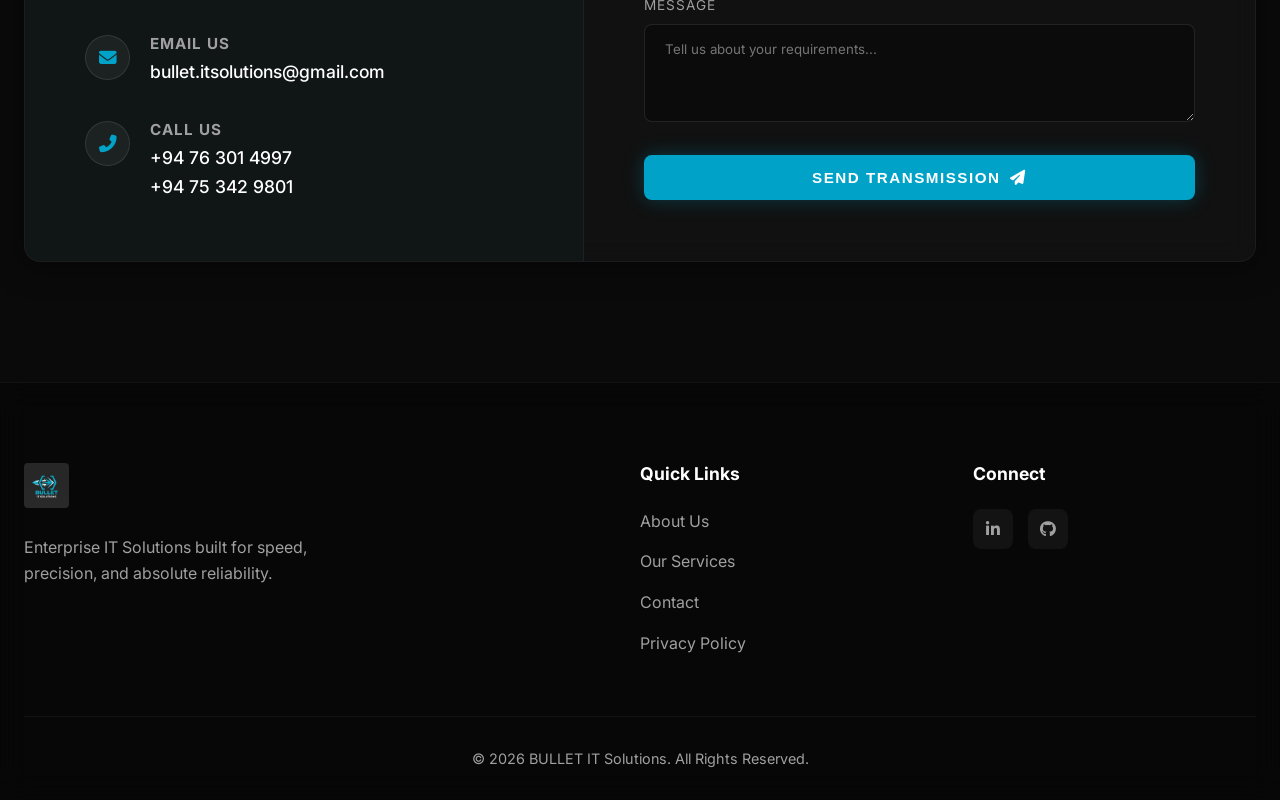
==== commit 8aa3c399: "Fix iPad Pro navbar layout: prevent multi-line wrapping and hide mobile icons on desktop/tablet pill" ====
--- a/index.html
+++ b/index.html
@@ -4,13 +4,14 @@
     <meta charset="UTF-8">
     <meta name="viewport" content="width=device-width, initial-scale=1.0">
     <title>BULLET IT SOLUTIONS | Enterprise Tech</title>
-    <link rel="stylesheet" href="css/style.css">
     <!-- Font Awesome -->
     <link rel="stylesheet" href="https://cdnjs.cloudflare.com/ajax/libs/font-awesome/6.4.0/css/all.min.css">
+    <!-- Google Fonts -->
+    <link href="https://fonts.googleapis.com/css2?family=Syncopate:wght@700&family=Inter:wght@300;400;500;600;700&display=swap" rel="stylesheet">
     <!-- Favicon -->
     <link rel="icon" href="assets/logo.jpg" type="image/jpeg">
-    <!-- Google Fonts -->
-    <link href="https://fonts.googleapis.com/css2?family=Syncopate:wght@700&family=Inter:wght@300;400;500;600;700&display=swap" rel="stylesheet">
+    <!-- Main Style -->
+    <link rel="stylesheet" href="css/style.css">
 </head>
 <body>
     <!-- Full-page Background Canvas -->
--- a/css/style.css
+++ b/css/style.css
@@ -212,15 +212,18 @@
     align-items: center;
     gap: 12px;
     text-decoration: none;
+    white-space: nowrap;
+    flex-shrink: 0;
 }
 
 .logo img {
-    height: 44px;
+    height: 42px;
     width: auto;
     border-radius: 8px;
     border: 1px solid rgba(0, 162, 199, 0.3);
     box-shadow: 0 0 15px rgba(0, 162, 199, 0.2);
     transition: all 0.3s ease;
+    flex-shrink: 0;
 }
 
 .logo:hover img {
@@ -230,10 +233,11 @@
 
 .logo-text {
     font-family: var(--font-heading);
-    font-size: 1.15rem;
+    font-size: clamp(0.95rem, 1.2vw, 1.15rem);
     font-weight: 700;
     letter-spacing: 2px;
     color: var(--text-main);
+    white-space: nowrap;
 }
 
 .logo-accent {
@@ -245,29 +249,37 @@
 .nav-menu {
     display: flex;
     align-items: center;
+    flex-shrink: 0;
 }
 
 .nav-links {
     display: flex;
     align-items: center;
-    gap: 30px;
+    gap: clamp(14px, 1.8vw, 28px);
     background: rgba(255, 255, 255, 0.03);
-    padding: 8px 26px;
+    padding: 8px clamp(12px, 1.6vw, 24px);
     border-radius: 50px;
     border: 1px solid rgba(255, 255, 255, 0.06);
     backdrop-filter: blur(10px);
     -webkit-backdrop-filter: blur(10px);
+    white-space: nowrap;
+}
+
+.nav-links li {
+    white-space: nowrap;
 }
 
 .nav-links li a {
-    font-size: 0.82rem;
+    font-size: clamp(0.75rem, 0.85vw, 0.82rem);
     font-weight: 600;
     text-transform: uppercase;
-    letter-spacing: 2px;
+    letter-spacing: 1.5px;
     color: var(--text-muted);
     position: relative;
     padding: 6px 4px;
     transition: all 0.3s ease;
+    white-space: nowrap;
+    display: inline-block;
 }
 
 .nav-links li a:hover,
@@ -277,7 +289,7 @@
 }
 
 .mobile-only-icon {
-    display: none;
+    display: none !important;
 }
 
 .mobile-menu-footer {
@@ -289,17 +301,20 @@
     display: flex;
     align-items: center;
     gap: 15px;
+    flex-shrink: 0;
 }
 
 .nav-btn {
-    padding: 10px 22px;
-    font-size: 0.8rem;
+    padding: 9px clamp(14px, 1.4vw, 22px);
+    font-size: clamp(0.72rem, 0.8vw, 0.8rem);
     letter-spacing: 1.5px;
     border-radius: 50px;
     background: rgba(0, 162, 199, 0.12);
     color: var(--primary-light);
     border: 1px solid rgba(0, 162, 199, 0.4);
     box-shadow: 0 0 15px rgba(0, 162, 199, 0.15);
+    white-space: nowrap;
+    flex-shrink: 0;
 }
 
 .nav-btn:hover {
@@ -324,6 +339,7 @@
     align-items: center;
     transition: all 0.3s ease;
     z-index: 1002;
+    flex-shrink: 0;
 }
 
 .hamburger:hover {
@@ -951,7 +967,7 @@
     }
 
     .mobile-only-icon {
-        display: inline-block;
+        display: inline-block !important;
         color: #00d2ff;
         font-size: 1.1rem;
         width: 22px;
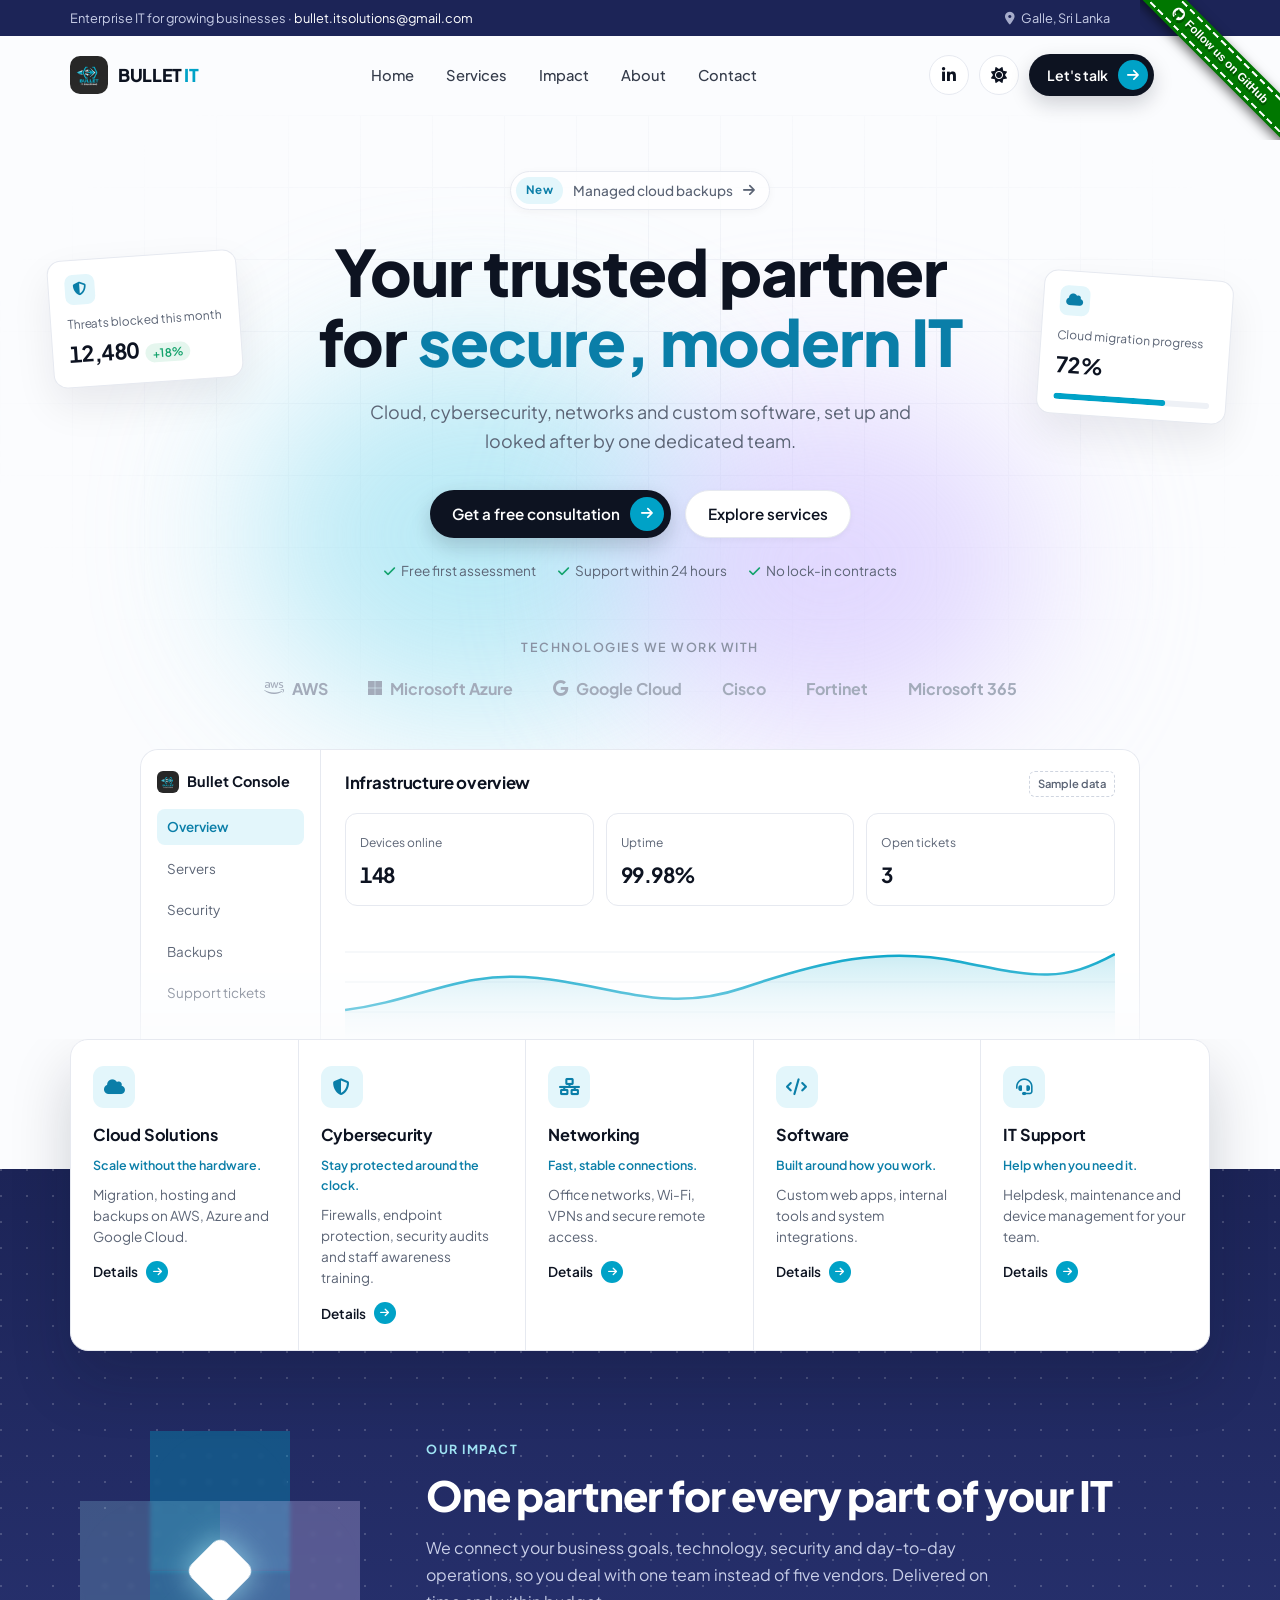
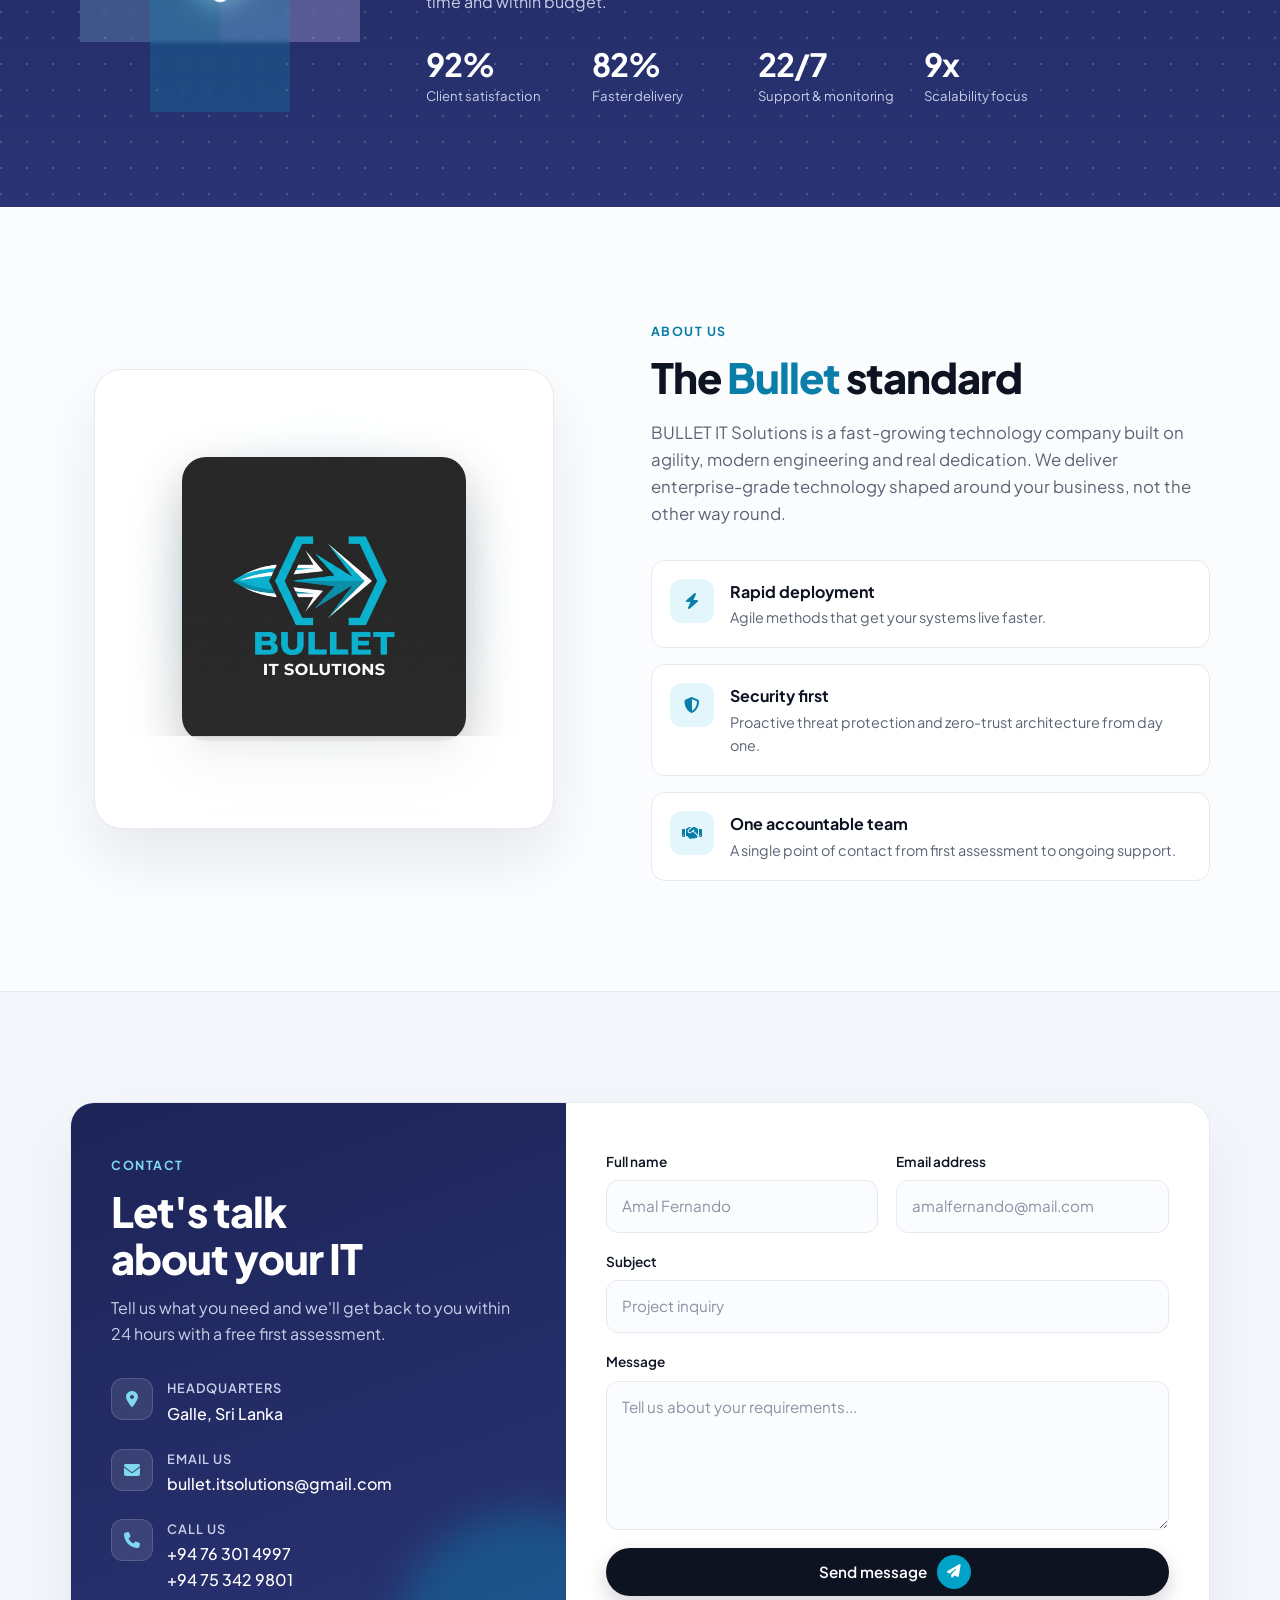
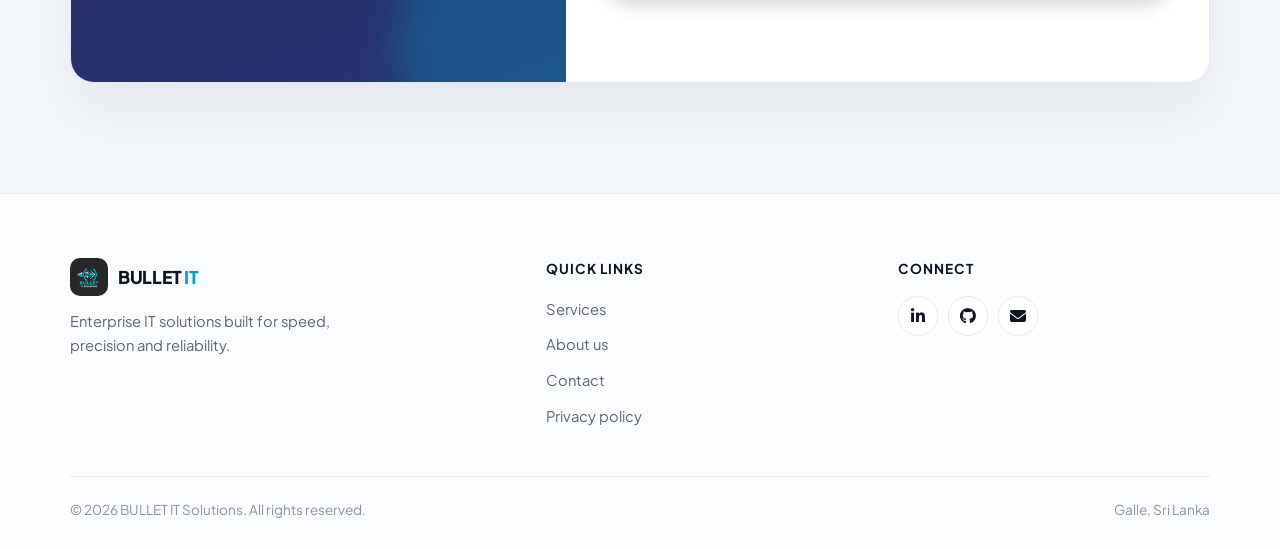
==== commit 01af28cb: "Redesign site with clean SaaS layout and light/dark themes - New hero: announcement pill, mixed-case" ====
--- a/index.html
+++ b/index.html
@@ -3,282 +3,369 @@
 <head>
     <meta charset="UTF-8">
     <meta name="viewport" content="width=device-width, initial-scale=1.0">
-    <title>BULLET IT SOLUTIONS | Enterprise Tech</title>
+    <title>BULLET IT Solutions | Secure, Modern IT</title>
+    <meta name="description" content="BULLET IT Solutions: cloud, cybersecurity, networking, custom software and IT support from Galle, Sri Lanka.">
+    <meta name="theme-color" content="#fbfcfe" media="(prefers-color-scheme: light)">
+    <meta name="theme-color" content="#0a0d14" media="(prefers-color-scheme: dark)">
+    <!-- Apply the saved or system theme before first paint -->
+    <script>
+        (function () {
+            var root = document.documentElement;
+            root.classList.add('js');
+            var saved = null;
+            try { saved = localStorage.getItem('theme'); } catch (e) {}
+            root.dataset.theme = saved || (window.matchMedia('(prefers-color-scheme: dark)').matches ? 'dark' : 'light');
+        })();
+    </script>
     <!-- Font Awesome -->
     <link rel="stylesheet" href="https://cdnjs.cloudflare.com/ajax/libs/font-awesome/6.4.0/css/all.min.css">
     <!-- Google Fonts -->
-    <link href="https://fonts.googleapis.com/css2?family=Syncopate:wght@700&family=Inter:wght@300;400;500;600;700&display=swap" rel="stylesheet">
+    <link rel="preconnect" href="https://fonts.googleapis.com">
+    <link rel="preconnect" href="https://fonts.gstatic.com" crossorigin>
+    <link href="https://fonts.googleapis.com/css2?family=Plus+Jakarta+Sans:wght@400;500;600;700;800&display=swap" rel="stylesheet">
     <!-- Favicon -->
     <link rel="icon" href="assets/logo.jpg" type="image/jpeg">
     <!-- Main Style -->
     <link rel="stylesheet" href="css/style.css">
 </head>
 <body>
-    <!-- Full-page Background Canvas -->
-    <canvas id="hero-canvas"></canvas>
+    <!-- Classic GitHub corner ribbon -->
+    <div class="gh-ribbon">
+        <a href="https://github.com/team-of-bullet-it-solutions" target="_blank" rel="noopener"><i class="fab fa-github" aria-hidden="true"></i>Follow us on GitHub</a>
+    </div>
+
+    <!-- Top bar -->
+    <div class="topbar">
+        <div class="container">
+            <span><span class="hide-sm">Enterprise IT for growing businesses &middot; </span><a href="mailto:bullet.itsolutions@gmail.com">bullet.itsolutions@gmail.com</a></span>
+            <span class="hide-sm"><i class="fas fa-location-dot"></i>Galle, Sri Lanka</span>
+        </div>
+    </div>
 
     <!-- Navbar -->
     <header class="header">
         <div class="container">
-            <nav class="navbar">
-                <a href="#" class="logo">
-                    <img src="assets/logo.jpg" alt="BULLET IT Solutions Logo">
-                    <span class="logo-text">BULLET <span class="logo-accent">IT</span></span>
+            <nav class="navbar" aria-label="Main">
+                <a href="#home" class="logo">
+                    <img src="assets/logo.jpg" alt="BULLET IT Solutions logo">
+                    <span>BULLET <span class="logo-accent">IT</span></span>
                 </a>
 
                 <div class="nav-backdrop"></div>
 
-                <div class="nav-menu">
+                <div class="nav-menu" id="nav-menu">
                     <ul class="nav-links">
-                        <li><a href="#home"><i class="fas fa-home mobile-only-icon"></i> Home</a></li>
-                        <li><a href="#about"><i class="fas fa-info-circle mobile-only-icon"></i> About</a></li>
-                        <li><a href="#services"><i class="fas fa-layer-group mobile-only-icon"></i> Services</a></li>
-                        <li><a href="#stats"><i class="fas fa-chart-line mobile-only-icon"></i> Impact</a></li>
-                        <li><a href="#contact"><i class="fas fa-envelope mobile-only-icon"></i> Contact</a></li>
+                        <li><a href="#home"><i class="fa-solid fa-house"></i>Home</a></li>
+                        <li><a href="#services"><i class="fa-solid fa-layer-group"></i>Services</a></li>
+                        <li><a href="#stats"><i class="fa-solid fa-chart-line"></i>Impact</a></li>
+                        <li><a href="#about"><i class="fa-solid fa-circle-info"></i>About</a></li>
+                        <li><a href="#contact"><i class="fa-solid fa-envelope"></i>Contact</a></li>
                     </ul>
 
                     <div class="mobile-menu-footer">
-                        <a href="#contact" class="btn primary-btn full-width mobile-cta">Start a Project <i class="fas fa-paper-plane"></i></a>
-                        <div class="mobile-social-links">
-                            <a href="https://www.linkedin.com/company/bullet-it-solutions-lanka/" aria-label="LinkedIn"><i class="fab fa-linkedin-in"></i></a>
-                            <a href="https://github.com/team-of-bullet-it-solutions" aria-label="GitHub"><i class="fab fa-github"></i></a>
-                            <a href="mailto:bullet.itsolutions@gmail.com" aria-label="Email"><i class="fas fa-envelope"></i></a>
-                        </div>
-                    </div>
-                </div>
-
-                <div class="nav-actions">
-                    <a href="#contact" class="btn nav-btn">Let's Talk <i class="fas fa-arrow-right"></i></a>
-                    <div class="hamburger" aria-label="Toggle Navigation">
-                        <div class="bar"></div>
-                        <div class="bar"></div>
-                        <div class="bar"></div>
-                    </div>
+                        <a href="#contact" class="btn btn-dark btn-block mobile-cta">Get a free consultation <span class="arrow"><i class="fas fa-arrow-right"></i></span></a>
+                        <div class="social-icons">
+                            <a class="icon-btn linkedin" href="https://www.linkedin.com/company/bullet-it-solutions-lanka/" target="_blank" rel="noopener" aria-label="LinkedIn"><i class="fab fa-linkedin-in"></i></a>
+                            <a class="icon-btn" href="https://github.com/team-of-bullet-it-solutions" target="_blank" rel="noopener" aria-label="GitHub"><i class="fab fa-github"></i></a>
+                            <a class="icon-btn" href="mailto:bullet.itsolutions@gmail.com" aria-label="Email"><i class="fas fa-envelope"></i></a>
+                        </div>
+                    </div>
+                </div>
+
+                <div class="nav-right">
+                    <a class="icon-btn linkedin" href="https://www.linkedin.com/company/bullet-it-solutions-lanka/" target="_blank" rel="noopener" aria-label="BULLET IT on LinkedIn"><i class="fab fa-linkedin-in"></i></a>
+                    <button class="icon-btn theme-toggle" type="button" aria-label="Switch between light and dark theme"><i class="fas fa-sun"></i><i class="fas fa-moon"></i></button>
+                    <a href="#contact" class="btn btn-dark btn-sm nav-cta">Let's talk <span class="arrow"><i class="fas fa-arrow-right"></i></span></a>
+                    <button class="hamburger" type="button" aria-label="Open menu" aria-controls="nav-menu" aria-expanded="false">
+                        <span></span><span></span><span></span>
+                    </button>
                 </div>
             </nav>
         </div>
     </header>
 
-    <!-- Hero Section -->
-    <section id="home" class="hero">
-        <div class="hero-overlay"></div>
-        <div class="container hero-content">
-            <div class="hero-badge fade-in">NEXT-GEN IT SOLUTIONS</div>
-            <h1 class="fade-in delay-1">
-                <span class="hero-line">Innovating Your</span>
-                <span class="hero-line typewriter-line"><span class="gradient-text" id="typewriter">Digital Future</span><span class="typing-cursor">|</span></span>
-            </h1>
-            <p class="fade-in delay-2">An agile tech startup delivering enterprise-grade digital infrastructure. We bring fresh perspectives and elite execution to your IT challenges.</p>
-            <div class="hero-actions fade-in delay-3">
-                <a href="#contact" class="btn primary-btn">Start a Project</a>
-                <a href="#services" class="btn outline-btn">Explore Services</a>
-            </div>
+    <main>
+        <!-- Hero -->
+        <div class="hero-wrap">
+            <div class="grid-bg"></div>
+            <div class="glow glow-a"></div>
+            <div class="glow glow-b"></div>
+
+            <section id="home" class="hero container">
+                <div class="float-card float-1" aria-hidden="true">
+                    <div class="ico"><i class="fas fa-shield-halved"></i></div>
+                    <small>Threats blocked this month</small>
+                    <strong>12,480</strong><span class="up">+18%</span>
+                </div>
+                <div class="float-card float-2" aria-hidden="true">
+                    <div class="ico"><i class="fas fa-cloud"></i></div>
+                    <small>Cloud migration progress</small>
+                    <strong>72%</strong>
+                    <div class="bar"><span></span></div>
+                </div>
+
+                <a class="pill" href="#services"><em>New</em> Managed cloud backups <i class="fas fa-arrow-right"></i></a>
+                <h1>Your trusted partner for <span class="hl">secure, modern IT</span></h1>
+                <p class="lead">Cloud, cybersecurity, networks and custom software, set up and looked after by one dedicated team.</p>
+                <div class="hero-actions">
+                    <a href="#contact" class="btn btn-dark">Get a free consultation <span class="arrow"><i class="fas fa-arrow-right"></i></span></a>
+                    <a href="#services" class="btn btn-light">Explore services</a>
+                </div>
+                <div class="trust">
+                    <span><i class="fas fa-check"></i>Free first assessment</span>
+                    <span><i class="fas fa-check"></i>Support within 24 hours</span>
+                    <span><i class="fas fa-check"></i>No lock-in contracts</span>
+                </div>
+
+                <p class="logos-label">Technologies we work with</p>
+                <div class="logos">
+                    <span><i class="fab fa-aws"></i>AWS</span>
+                    <span><i class="fab fa-microsoft"></i>Microsoft Azure</span>
+                    <span><i class="fab fa-google"></i>Google Cloud</span>
+                    <span>Cisco</span>
+                    <span>Fortinet</span>
+                    <span>Microsoft 365</span>
+                </div>
+
+                <div class="mock" aria-hidden="true">
+                    <aside>
+                        <b><img src="assets/logo.jpg" alt="">Bullet Console</b>
+                        <span class="active">Overview</span>
+                        <span>Servers</span>
+                        <span>Security</span>
+                        <span>Backups</span>
+                        <span>Support tickets</span>
+                    </aside>
+                    <div class="mock-main">
+                        <div class="mock-head"><h3>Infrastructure overview</h3><span class="tag">Sample data</span></div>
+                        <div class="kpis">
+                            <div class="kpi"><small>Devices online</small><div>148</div></div>
+                            <div class="kpi"><small>Uptime</small><div>99.98%</div></div>
+                            <div class="kpi"><small>Open tickets</small><div>3</div></div>
+                        </div>
+                        <svg viewBox="0 0 600 120" preserveAspectRatio="none">
+                            <defs>
+                                <linearGradient id="area-fill" x1="0" y1="0" x2="0" y2="1">
+                                    <stop offset="0" stop-color="#00a2c7" stop-opacity=".22"/>
+                                    <stop offset="1" stop-color="#00a2c7" stop-opacity="0"/>
+                                </linearGradient>
+                            </defs>
+                            <g class="grid-lines" stroke-width="1">
+                                <line x1="0" y1="30" x2="600" y2="30"/>
+                                <line x1="0" y1="60" x2="600" y2="60"/>
+                                <line x1="0" y1="90" x2="600" y2="90"/>
+                            </g>
+                            <path d="M0 88 C60 78 90 48 150 56 S250 92 310 66 S420 24 480 40 S560 60 600 32 L600 120 L0 120Z" fill="url(#area-fill)"/>
+                            <path d="M0 88 C60 78 90 48 150 56 S250 92 310 66 S420 24 480 40 S560 60 600 32" fill="none" stroke="#00a2c7" stroke-width="2.5"/>
+                        </svg>
+                    </div>
+                </div>
+            </section>
         </div>
 
-    </section>
-
-    <!-- About Section -->
-    <section id="about" class="about section-padding">
-        <div class="container">
-            <div class="about-grid">
-                <div class="about-image slide-in-left">
-                    <div class="glass-card image-wrapper">
-                        <img src="assets/logo.jpg" alt="Bullet IT Solutions" class="about-logo">
-                        <div class="glow-effect"></div>
-                    </div>
-                </div>
-                <div class="about-text slide-in-right">
-                    <h4 class="subtitle">About Us</h4>
-                    <h2>The <span class="gradient-text">Bullet</span> Standard</h2>
-                    <p>As a fast-growing technology startup, BULLET IT Solutions is built on agility, modern innovation, and absolute dedication. We deliver enterprise-grade technology tailored perfectly to your unique challenges.</p>
-                    
-                    <div class="feature-list">
-                        <div class="feature-item">
+        <!-- Services strip + Impact band -->
+        <section id="services" class="svc-band">
+            <div class="container">
+                <div class="svc">
+                    <article class="reveal">
+                        <div class="svc-icon"><i class="fas fa-cloud"></i></div>
+                        <h3>Cloud Solutions</h3>
+                        <div class="tagline">Scale without the hardware.</div>
+                        <p>Migration, hosting and backups on AWS, Azure and Google Cloud.</p>
+                        <a href="#contact">Details <span><i class="fas fa-arrow-right"></i></span></a>
+                    </article>
+                    <article class="reveal d1">
+                        <div class="svc-icon"><i class="fas fa-shield-halved"></i></div>
+                        <h3>Cybersecurity</h3>
+                        <div class="tagline">Stay protected around the clock.</div>
+                        <p>Firewalls, endpoint protection, security audits and staff awareness training.</p>
+                        <a href="#contact">Details <span><i class="fas fa-arrow-right"></i></span></a>
+                    </article>
+                    <article class="reveal d2">
+                        <div class="svc-icon"><i class="fas fa-network-wired"></i></div>
+                        <h3>Networking</h3>
+                        <div class="tagline">Fast, stable connections.</div>
+                        <p>Office networks, Wi-Fi, VPNs and secure remote access.</p>
+                        <a href="#contact">Details <span><i class="fas fa-arrow-right"></i></span></a>
+                    </article>
+                    <article class="reveal d3">
+                        <div class="svc-icon"><i class="fas fa-code"></i></div>
+                        <h3>Software</h3>
+                        <div class="tagline">Built around how you work.</div>
+                        <p>Custom web apps, internal tools and system integrations.</p>
+                        <a href="#contact">Details <span><i class="fas fa-arrow-right"></i></span></a>
+                    </article>
+                    <article class="reveal d3">
+                        <div class="svc-icon"><i class="fas fa-headset"></i></div>
+                        <h3>IT Support</h3>
+                        <div class="tagline">Help when you need it.</div>
+                        <p>Helpdesk, maintenance and device management for your team.</p>
+                        <a href="#contact">Details <span><i class="fas fa-arrow-right"></i></span></a>
+                    </article>
+                </div>
+
+                <div class="why" id="stats">
+                    <div class="pillars reveal" aria-hidden="true">
+                        <div class="p1">Business</div>
+                        <div class="p2">Technology</div>
+                        <div class="p3">Security</div>
+                        <div class="p4">Operations</div>
+                        <span class="core"></span>
+                    </div>
+                    <div class="why-text reveal d1">
+                        <span class="eyebrow">Our impact</span>
+                        <h2 class="section-title">One partner for every part of your IT</h2>
+                        <p>We connect your business goals, technology, security and day-to-day operations, so you deal with one team instead of five vendors. Delivered on time and within budget.</p>
+                        <div class="stats">
+                            <div class="stat"><strong><span class="counter" data-target="98">98</span>%</strong><small>Client satisfaction</small></div>
+                            <div class="stat"><strong><span class="counter" data-target="88">88</span>%</strong><small>Faster delivery</small></div>
+                            <div class="stat"><strong><span class="counter" data-target="24">24</span>/7</strong><small>Support &amp; monitoring</small></div>
+                            <div class="stat"><strong><span class="counter" data-target="10">10</span>x</strong><small>Scalability focus</small></div>
+                        </div>
+                    </div>
+                </div>
+            </div>
+        </section>
+
+        <!-- About -->
+        <section id="about" class="section">
+            <div class="container about-grid">
+                <div class="about-visual reveal">
+                    <img src="assets/logo.jpg" alt="BULLET IT Solutions" class="about-logo">
+                    <div class="about-badge"><i class="fas fa-location-dot"></i><span><b>Based in Galle, Sri Lanka</b><br>Serving businesses across the island</span></div>
+                </div>
+                <div class="about-text reveal d1">
+                    <span class="eyebrow">About us</span>
+                    <h2 class="section-title">The <span class="hl">Bullet</span> standard</h2>
+                    <p>BULLET IT Solutions is a fast-growing technology company built on agility, modern engineering and real dedication. We deliver enterprise-grade technology shaped around your business, not the other way round.</p>
+                    <div class="features">
+                        <div class="feature">
                             <div class="feature-icon"><i class="fas fa-bolt"></i></div>
                             <div>
-                                <h5>Rapid Deployment</h5>
-                                <p>Agile methodologies ensuring faster time-to-market.</p>
-                            </div>
-                        </div>
-                        <div class="feature-item">
+                                <h3>Rapid deployment</h3>
+                                <p>Agile methods that get your systems live faster.</p>
+                            </div>
+                        </div>
+                        <div class="feature">
                             <div class="feature-icon"><i class="fas fa-shield-halved"></i></div>
                             <div>
-                                <h5>Military-Grade Security</h5>
-                                <p>Proactive threat mitigation and zero-trust architectures.</p>
-                            </div>
-                        </div>
-                    </div>
-                </div>
-            </div>
-        </div>
-    </section>
-
-    <!-- Services Section -->
-    <section id="services" class="services section-padding">
-        <div class="container">
-            <div class="section-header fade-in">
-                <h4 class="subtitle">Capabilities</h4>
-                <h2>Enterprise <span class="gradient-text">Solutions</span></h2>
-                <p>Comprehensive technological ecosystems designed to scale with your ambitions.</p>
-            </div>
-            
-            <div class="services-grid">
-                <div class="glass-card service-card zoom-in delay-1">
-                    <div class="card-glow"></div>
-                    <i class="fas fa-layer-group service-icon"></i>
-                    <h3>Custom Software Architecture</h3>
-                    <p>Bespoke software solutions built on modern, resilient stacks to power your core business operations.</p>
-                    <a href="#contact" class="learn-more">Discuss Architecture <i class="fas fa-arrow-right"></i></a>
-                </div>
-                
-                <div class="glass-card service-card zoom-in delay-2">
-                    <div class="card-glow"></div>
-                    <i class="fas fa-server service-icon"></i>
-                    <h3>Cloud Infrastructure</h3>
-                    <p>High-availability cloud migrations, DevOps automation, and scalable serverless ecosystems.</p>
-                    <a href="#contact" class="learn-more">Plan Migration <i class="fas fa-arrow-right"></i></a>
-                </div>
-                
-                <div class="glass-card service-card zoom-in delay-3">
-                    <div class="card-glow"></div>
-                    <i class="fas fa-fingerprint service-icon"></i>
-                    <h3>Advanced Cybersecurity</h3>
-                    <p>End-to-end security audits, penetration testing, and continuous compliance monitoring.</p>
-                    <a href="#contact" class="learn-more">Request Audit <i class="fas fa-arrow-right"></i></a>
-                </div>
-
-                <div class="glass-card service-card zoom-in delay-1">
-                    <div class="card-glow"></div>
-                    <i class="fas fa-network-wired service-icon"></i>
-                    <h3>Network Engineering</h3>
-                    <p>Design and implementation of robust, high-speed corporate networking architectures.</p>
-                    <a href="#contact" class="learn-more">Consult Experts <i class="fas fa-arrow-right"></i></a>
-                </div>
-            </div>
-        </div>
-    </section>
-
-    <!-- Stats Section -->
-    <section id="stats" class="stats-section section-padding">
-        <div class="container">
-            <div class="stats-grid">
-                <div class="stat-item fade-in">
-                    <h3 class="counter" data-target="98">0</h3><span class="stat-suffix">%</span>
-                    <p>Client Satisfaction</p>
-                </div>
-                <div class="stat-item fade-in delay-1">
-                    <h3 class="counter" data-target="88">0</h3><span class="stat-suffix">%</span>
-                    <p>Faster Delivery</p>
-                </div>
-                <div class="stat-item fade-in delay-2">
-                    <h3 class="counter" data-target="24">0</h3><span class="stat-suffix">/7</span>
-                    <p>Support & Monitoring</p>
-                </div>
-                <div class="stat-item fade-in delay-3">
-                    <h3 class="counter" data-target="10">0</h3><span class="stat-suffix">X</span>
-                    <p>Scalability Focus</p>
-                </div>
-            </div>
-        </div>
-    </section>
-
-    <!-- Contact Section -->
-    <section id="contact" class="contact section-padding">
-        <div class="container">
-            <div class="contact-wrapper glass-card fade-in">
-                <div class="contact-info">
-                    <h2>Initiate <span class="gradient-text">Contact</span></h2>
-                    <p>Partner with BULLET IT Solutions to redefine your technological capabilities.</p>
-                    
-                    <div class="info-list">
-                        <div class="info-item">
-                            <div class="icon-box"><i class="fas fa-map-marker-alt"></i></div>
+                                <h3>Security first</h3>
+                                <p>Proactive threat protection and zero-trust architecture from day one.</p>
+                            </div>
+                        </div>
+                        <div class="feature">
+                            <div class="feature-icon"><i class="fas fa-handshake"></i></div>
                             <div>
-                                <h4>Headquarters</h4>
-                                <span>Galle, Sri Lanka</span>
-                            </div>
-                        </div>
-                        <div class="info-item">
-                            <div class="icon-box"><i class="fas fa-envelope"></i></div>
-                            <div>
-                                <h4>Email Us</h4>
-                                <span>bullet.itsolutions@gmail.com</span>
-                            </div>
-                        </div>
-                        <div class="info-item">
-                            <div class="icon-box"><i class="fas fa-phone-alt"></i></div>
-                            <div>
-                                <h4>Call Us</h4>
-                                <span>+94 76 301 4997</span>
-                                <br><span>+94 75 342 9801</span>
-                            </div>
-                        </div>
-                    </div>
-                </div>
-                
-                <div class="contact-form-container">
+                                <h3>One accountable team</h3>
+                                <p>A single point of contact from first assessment to ongoing support.</p>
+                            </div>
+                        </div>
+                    </div>
+                </div>
+            </div>
+        </section>
+
+        <!-- Contact -->
+        <section id="contact" class="section contact">
+            <div class="container">
+                <div class="contact-wrapper reveal">
+                    <div class="contact-info">
+                        <span class="eyebrow">Contact</span>
+                        <h2 class="section-title">Let's talk about your IT</h2>
+                        <p>Tell us what you need and we'll get back to you within 24 hours with a free first assessment.</p>
+
+                        <div class="info-list">
+                            <div class="info-item">
+                                <div class="icon-box"><i class="fas fa-location-dot"></i></div>
+                                <div>
+                                    <h3>Headquarters</h3>
+                                    <span>Galle, Sri Lanka</span>
+                                </div>
+                            </div>
+                            <div class="info-item">
+                                <div class="icon-box"><i class="fas fa-envelope"></i></div>
+                                <div>
+                                    <h3>Email us</h3>
+                                    <a href="mailto:bullet.itsolutions@gmail.com">bullet.itsolutions@gmail.com</a>
+                                </div>
+                            </div>
+                            <div class="info-item">
+                                <div class="icon-box"><i class="fas fa-phone"></i></div>
+                                <div>
+                                    <h3>Call us</h3>
+                                    <a href="tel:+94763014997">+94 76 301 4997</a>
+                                    <a href="tel:+94753429801">+94 75 342 9801</a>
+                                </div>
+                            </div>
+                        </div>
+                    </div>
+
                     <form class="contact-form" action="https://formsubmit.co/bullet.itsolutions@gmail.com" method="POST">
-                        <!-- Disabling captcha for a smoother experience (optional) -->
                         <input type="hidden" name="_captcha" value="false">
                         <input type="hidden" name="_template" value="table">
-                        
+
                         <div class="form-row">
                             <div class="form-group">
-                                <label>Full Name</label>
-                                <input type="text" name="name" placeholder="Amal Fernando" required>
+                                <label for="f-name">Full name</label>
+                                <input id="f-name" type="text" name="name" placeholder="Amal Fernando" autocomplete="name" required>
                             </div>
                             <div class="form-group">
-                                <label>Email Address</label>
-                                <input type="email" name="email" placeholder="amalfernando@mail.com" required>
+                                <label for="f-email">Email address</label>
+                                <input id="f-email" type="email" name="email" placeholder="amalfernando@mail.com" autocomplete="email" required>
                             </div>
                         </div>
                         <div class="form-group">
-                            <label>Subject</label>
-                            <input type="text" name="_subject" placeholder="Project Inquiry" required>
+                            <label for="f-subject">Subject</label>
+                            <input id="f-subject" type="text" name="_subject" placeholder="Project inquiry" required>
                         </div>
                         <div class="form-group">
-                            <label>Message</label>
-                            <textarea name="message" placeholder="Tell us about your requirements..." rows="4" required></textarea>
-                        </div>
-                        <button type="submit" class="btn primary-btn full-width">Send Transmission <i class="fas fa-paper-plane"></i></button>
+                            <label for="f-message">Message</label>
+                            <textarea id="f-message" name="message" placeholder="Tell us about your requirements..." rows="5" required></textarea>
+                        </div>
+                        <button type="submit" class="btn btn-dark btn-block">Send message <span class="arrow"><i class="fas fa-paper-plane"></i></span></button>
+                        <p class="form-status" role="status" aria-live="polite"></p>
                     </form>
                 </div>
             </div>
-        </div>
-    </section>
+        </section>
+    </main>
 
     <!-- Footer -->
     <footer class="footer">
         <div class="container">
             <div class="footer-content">
                 <div class="footer-brand">
-                    <img src="assets/logo.jpg" alt="Logo" class="footer-logo">
-                    <p>Enterprise IT Solutions built for speed, precision, and absolute reliability.</p>
+                    <a href="#home" class="logo">
+                        <img src="assets/logo.jpg" alt="" class="footer-logo">
+                        <span>BULLET <span class="logo-accent">IT</span></span>
+                    </a>
+                    <p>Enterprise IT solutions built for speed, precision and reliability.</p>
                 </div>
                 <div class="footer-links">
-                    <h4>Quick Links</h4>
+                    <h3>Quick links</h3>
                     <ul>
-                        <li><a href="#about">About Us</a></li>
-                        <li><a href="#services">Our Services</a></li>
+                        <li><a href="#services">Services</a></li>
+                        <li><a href="#about">About us</a></li>
                         <li><a href="#contact">Contact</a></li>
-                        <li><a href="privacy-policy.html">Privacy Policy</a></li>
+                        <li><a href="privacy-policy.html">Privacy policy</a></li>
                     </ul>
                 </div>
                 <div class="footer-social">
-                    <h4>Connect</h4>
+                    <h3>Connect</h3>
                     <div class="social-icons">
-                        <a href="https://www.linkedin.com/company/bullet-it-solutions-lanka/"><i class="fab fa-linkedin-in"></i></a>
-                        <a href="https://github.com/team-of-bullet-it-solutions"><i class="fab fa-github"></i></a>
+                        <a class="icon-btn linkedin" href="https://www.linkedin.com/company/bullet-it-solutions-lanka/" target="_blank" rel="noopener" aria-label="LinkedIn"><i class="fab fa-linkedin-in"></i></a>
+                        <a class="icon-btn" href="https://github.com/team-of-bullet-it-solutions" target="_blank" rel="noopener" aria-label="GitHub"><i class="fab fa-github"></i></a>
+                        <a class="icon-btn" href="mailto:bullet.itsolutions@gmail.com" aria-label="Email"><i class="fas fa-envelope"></i></a>
                     </div>
                 </div>
             </div>
             <div class="footer-bottom">
-                <p>&copy; 2026 BULLET IT Solutions. All Rights Reserved.</p>
+                <p>&copy; <span class="year">2026</span> BULLET IT Solutions. All rights reserved.</p>
+                <p>Galle, Sri Lanka</p>
             </div>
         </div>
     </footer>
 
-    <!-- Scripts -->
     <script src="js/main.js"></script>
 </body>
 </html>
--- a/css/style.css
+++ b/css/style.css
@@ -1,1089 +1,1030 @@
-/* Premium CSS for BULLET IT SOLUTIONS */
+/* =========================================================
+   BULLET IT Solutions
+   Clean SaaS-style layout with light and dark themes.
+   Theme: follows the visitor's system setting; the toggle
+   in the nav sets data-theme on <html> and is remembered.
+   ========================================================= */
+
 :root {
-    --primary-color: #00a2c7;
-    --primary-light: #33b5d2;
-    --primary-dark: #007a96;
-    --primary-glow: rgba(0, 162, 199, 0.5);
-    
-    --bg-dark: #0a0a0a;
-    --bg-card: rgba(20, 20, 20, 0.7);
-    --bg-card-hover: rgba(30, 30, 30, 0.8);
-    
-    --text-main: #ffffff;
-    --text-muted: #a0a0a0;
-    
-    --font-heading: 'Syncopate', sans-serif;
-    --font-body: 'Inter', sans-serif;
-}
-
-* {
-    margin: 0;
-    padding: 0;
-    box-sizing: border-box;
-}
-
-html {
-    scroll-behavior: smooth;
-}
+    --bg: #fbfcfe;
+    --bg-alt: #f3f6fa;
+    --ink: #0d1321;
+    --muted: #5b6475;
+    --line: #e6e9f0;
+    --line-strong: #cfd5e0;
+    --card: #ffffff;
+    --surface-2: #ffffff;
+    --brand: #00a2c7;
+    --brand-ink: #0a7ea8;
+    --glow-a: #9fe3f3;
+    --glow-b: #d9ccff;
+    --ok: #12a26b;
+    --ok-tint: #e5f6ee;
+    --tint: #e3f6fb;
+    --track: #eef1f6;
+    --nav-link: #343b4a;
+    --faint: #8a92a3;
+    --faintest: #a3abba;
+    --pill-bg: rgba(255, 255, 255, 0.8);
+    --header-bg: rgba(251, 252, 254, 0.82);
+    --shadow: 13, 19, 33;
+    --btn-bg: #0d1321;
+    --btn-fg: #ffffff;
+    --navy: #1c2457;
+    --navy-2: #2a3474;
+    --on-navy: #ffffff;
+    --on-navy-muted: #c9cfe8;
+    --grid-op: 0.6;
+    --font: 'Plus Jakarta Sans', 'Segoe UI', system-ui, -apple-system, sans-serif;
+    --radius: 18px;
+    color-scheme: light;
+}
+
+@media (prefers-color-scheme: dark) {
+    :root:not([data-theme="light"]) {
+        --bg: #0a0d14;
+        --bg-alt: #0e121b;
+        --ink: #eef2f8;
+        --muted: #9aa3b5;
+        --line: #1e2531;
+        --line-strong: #2d3647;
+        --card: #111722;
+        --surface-2: #111722;
+        --brand-ink: #3cc6e4;
+        --glow-a: #0a5a72;
+        --glow-b: #34296b;
+        --ok: #34d399;
+        --ok-tint: rgba(52, 211, 153, 0.14);
+        --tint: rgba(0, 162, 199, 0.15);
+        --track: #1e2531;
+        --nav-link: #c6cddb;
+        --faint: #7d869a;
+        --faintest: #5f687c;
+        --pill-bg: rgba(17, 23, 34, 0.8);
+        --header-bg: rgba(10, 13, 20, 0.82);
+        --shadow: 0, 0, 0;
+        --btn-bg: #ffffff;
+        --btn-fg: #0d1321;
+        --navy: #0c1130;
+        --navy-2: #141c45;
+        --grid-op: 0.35;
+        color-scheme: dark;
+    }
+}
+
+:root[data-theme="dark"] {
+    --bg: #0a0d14;
+    --bg-alt: #0e121b;
+    --ink: #eef2f8;
+    --muted: #9aa3b5;
+    --line: #1e2531;
+    --line-strong: #2d3647;
+    --card: #111722;
+    --surface-2: #111722;
+    --brand-ink: #3cc6e4;
+    --glow-a: #0a5a72;
+    --glow-b: #34296b;
+    --ok: #34d399;
+    --ok-tint: rgba(52, 211, 153, 0.14);
+    --tint: rgba(0, 162, 199, 0.15);
+    --track: #1e2531;
+    --nav-link: #c6cddb;
+    --faint: #7d869a;
+    --faintest: #5f687c;
+    --pill-bg: rgba(17, 23, 34, 0.8);
+    --header-bg: rgba(10, 13, 20, 0.82);
+    --shadow: 0, 0, 0;
+    --btn-bg: #ffffff;
+    --btn-fg: #0d1321;
+    --navy: #0c1130;
+    --navy-2: #141c45;
+    --grid-op: 0.35;
+    color-scheme: dark;
+}
+
+/* ---------- Base ---------- */
+* { margin: 0; padding: 0; box-sizing: border-box; }
+
+html { scroll-behavior: smooth; scroll-padding-top: 90px; }
 
 body {
-    font-family: var(--font-body);
-    background-color: var(--bg-dark);
-    color: var(--text-main);
+    background: var(--bg);
+    color: var(--ink);
+    font-family: var(--font);
     line-height: 1.6;
+    -webkit-font-smoothing: antialiased;
     overflow-x: hidden;
-}
-
-/* Typography & Utilities */
-h1, h2, h3, h4, h5, h6 {
-    line-height: 1.2;
-}
-
-h1, h2 {
-    font-family: var(--font-heading);
+    transition: background-color 0.3s ease, color 0.3s ease;
+}
+
+body.menu-open { overflow: hidden; }
+
+a { color: inherit; text-decoration: none; }
+ul { list-style: none; }
+img { max-width: 100%; display: block; }
+
+.container {
+    max-width: 1180px;
+    margin: 0 auto;
+    padding-left: max(20px, env(safe-area-inset-left, 0px));
+    padding-right: max(20px, env(safe-area-inset-right, 0px));
+}
+
+.section { padding: 110px 0; }
+
+.eyebrow {
+    display: inline-block;
+    font-size: 0.78rem;
+    font-weight: 700;
+    letter-spacing: 1.5px;
     text-transform: uppercase;
-    letter-spacing: 1px;
-}
-
-a {
-    text-decoration: none;
-    color: inherit;
-    transition: all 0.3s ease;
-}
-
-ul {
-    list-style: none;
-}
-
-.container {
-    max-width: 1280px;
-    margin: 0 auto;
-    padding: 0 24px;
-}
-
-.section-padding {
-    padding: 120px 0;
-}
-
-.hero-line {
-    display: block;
-    white-space: nowrap;
-    text-align: center;
-}
-
-.typewriter-line {
-    min-height: 1.25em;
-    display: flex;
-    align-items: center;
-    justify-content: center;
-    white-space: nowrap;
-}
-
-.gradient-text {
-    background: linear-gradient(90deg, #ffffff 0%, var(--primary-color) 100%);
-    -webkit-background-clip: text;
-    -webkit-text-fill-color: transparent;
-    display: inline-block;
-    white-space: nowrap;
-}
-
-.typing-cursor {
-    display: inline-block;
-    color: var(--primary-light);
-    font-weight: 300;
-    margin-left: 3px;
-    animation: blinkCursor 0.8s infinite;
-    user-select: none;
-    line-height: 1;
-}
-
-@keyframes blinkCursor {
-    0%, 100% { opacity: 1; }
-    50% { opacity: 0; }
-}
-
-.subtitle {
-    color: var(--primary-color);
-    font-family: var(--font-body);
-    text-transform: uppercase;
-    letter-spacing: 3px;
-    font-size: 0.9rem;
-    font-weight: 600;
-    margin-bottom: 10px;
-}
-
-/* Glassmorphism Cards */
-.glass-card {
-    background: var(--bg-card);
-    backdrop-filter: blur(12px);
-    -webkit-backdrop-filter: blur(12px);
-    border: 1px solid rgba(255, 255, 255, 0.05);
-    border-radius: 16px;
-    box-shadow: 0 4px 30px rgba(0, 0, 0, 0.5);
-    position: relative;
-    overflow: hidden;
-}
-
-/* Buttons */
+    color: var(--brand-ink);
+    margin-bottom: 12px;
+}
+
+.section-title {
+    font-size: clamp(1.8rem, 3.4vw, 2.6rem);
+    line-height: 1.15;
+    letter-spacing: -1px;
+    font-weight: 800;
+    text-wrap: balance;
+}
+
+.hl { color: var(--brand-ink); }
+
+/* ---------- Buttons ---------- */
 .btn {
     display: inline-flex;
     align-items: center;
     justify-content: center;
     gap: 10px;
-    padding: 14px 32px;
-    border-radius: 8px;
-    font-weight: 600;
-    font-size: 0.95rem;
-    text-transform: uppercase;
-    letter-spacing: 1.5px;
-    transition: all 0.4s cubic-bezier(0.175, 0.885, 0.32, 1.275);
+    border-radius: 999px;
+    font: 600 0.95rem var(--font);
     cursor: pointer;
-    border: none;
-    position: relative;
-    overflow: hidden;
-    z-index: 1;
-}
-
-.primary-btn {
-    background-color: var(--primary-color);
-    color: #fff;
-    box-shadow: 0 0 20px rgba(0, 162, 199, 0.3);
-}
-
-.primary-btn::before {
-    content: '';
-    position: absolute;
-    top: 0; left: 0; width: 0%; height: 100%;
-    background-color: var(--text-main);
-    transition: all 0.4s ease;
-    z-index: -1;
-}
-
-.primary-btn:hover {
-    color: var(--bg-dark);
-    box-shadow: 0 0 30px rgba(0, 162, 199, 0.6);
-}
-
-.primary-btn:hover::before {
-    width: 100%;
-}
-
-.outline-btn {
-    background: transparent;
-    color: var(--text-main);
-    border: 1px solid rgba(255,255,255,0.2);
-}
-
-.outline-btn:hover {
-    border-color: var(--primary-color);
-    background: rgba(0, 162, 199, 0.1);
-}
-
-/* Header */
-.header {
-    position: fixed;
-    top: 0;
-    width: 100%;
-    z-index: 1000;
-    padding: 20px 0;
-    transition: all 0.4s ease;
-    border-bottom: 1px solid transparent;
-}
-
-.header.scrolled {
-    padding: 12px 0;
-    background: rgba(8, 8, 10, 0.8);
-    backdrop-filter: blur(20px);
-    -webkit-backdrop-filter: blur(20px);
-    border-bottom: 1px solid rgba(0, 162, 199, 0.15);
-    box-shadow: 0 10px 30px rgba(0, 0, 0, 0.5);
-}
-
-.navbar {
+    border: 0;
+    transition: transform 0.2s ease, box-shadow 0.2s ease, background-color 0.2s ease, border-color 0.2s ease;
+}
+
+.btn:hover { transform: translateY(-1px); }
+.btn:focus-visible { outline: 2px solid var(--brand); outline-offset: 3px; }
+
+.btn-dark {
+    background: var(--btn-bg);
+    color: var(--btn-fg);
+    padding: 7px 7px 7px 22px;
+    box-shadow: 0 8px 20px rgba(var(--shadow), 0.18);
+}
+
+.btn-dark .arrow {
+    display: grid;
+    place-items: center;
+    width: 34px;
+    height: 34px;
+    border-radius: 50%;
+    background: var(--brand);
+    color: #ffffff;
+    font-size: 0.85rem;
+    transition: transform 0.2s ease;
+}
+
+.btn-dark:hover .arrow { transform: translateX(2px); }
+
+.btn-light {
+    background: var(--surface-2);
+    color: var(--ink);
+    border: 1px solid var(--line);
+    padding: 13px 22px;
+    box-shadow: 0 2px 6px rgba(var(--shadow), 0.04);
+}
+
+.btn-light:hover { border-color: var(--line-strong); }
+
+.btn-sm { padding: 6px 6px 6px 18px; font-size: 0.88rem; }
+.btn-sm .arrow { width: 30px; height: 30px; }
+
+.btn-block { width: 100%; }
+
+/* ---------- Top bar ---------- */
+.topbar {
+    background: var(--navy);
+    color: var(--on-navy-muted);
+    font-size: 0.8rem;
+}
+
+.topbar .container {
     display: flex;
     justify-content: space-between;
     align-items: center;
-    gap: 20px;
-}
-
-/* Brand / Logo */
-.logo {
-    display: inline-flex;
-    align-items: center;
     gap: 12px;
-    text-decoration: none;
-    white-space: nowrap;
-    flex-shrink: 0;
-}
-
-.logo img {
-    height: 42px;
-    width: auto;
-    border-radius: 8px;
-    border: 1px solid rgba(0, 162, 199, 0.3);
-    box-shadow: 0 0 15px rgba(0, 162, 199, 0.2);
-    transition: all 0.3s ease;
-    flex-shrink: 0;
-}
-
-.logo:hover img {
-    box-shadow: 0 0 25px rgba(0, 162, 199, 0.5);
-    border-color: var(--primary-light);
-}
-
-.logo-text {
-    font-family: var(--font-heading);
-    font-size: clamp(0.95rem, 1.2vw, 1.15rem);
-    font-weight: 700;
-    letter-spacing: 2px;
-    color: var(--text-main);
-    white-space: nowrap;
-}
-
-.logo-accent {
-    color: var(--primary-color);
-    text-shadow: 0 0 12px var(--primary-glow);
-}
-
-/* Navigation Menu (Desktop) */
-.nav-menu {
+    padding-top: 8px;
+    padding-bottom: 8px;
+    flex-wrap: wrap;
+}
+
+.topbar a { color: var(--on-navy); }
+.topbar a:hover { color: var(--glow-a); }
+.topbar i { margin-right: 6px; opacity: 0.8; }
+
+/* ---------- Header / Nav ---------- */
+.header {
+    position: sticky;
+    top: 0;
+    z-index: 100;
+    border-bottom: 1px solid transparent;
+    transition: background-color 0.3s ease, border-color 0.3s ease, box-shadow 0.3s ease;
+}
+
+.header.scrolled {
+    background: var(--header-bg);
+    backdrop-filter: blur(16px);
+    -webkit-backdrop-filter: blur(16px);
+    border-bottom-color: var(--line);
+    box-shadow: 0 8px 24px rgba(var(--shadow), 0.06);
+}
+
+.navbar {
     display: flex;
     align-items: center;
+    justify-content: space-between;
+    gap: 16px;
+    padding: 18px 0;
+}
+
+.logo {
+    display: flex;
+    align-items: center;
+    gap: 10px;
+    font-weight: 800;
+    font-size: 1.1rem;
+    letter-spacing: -0.3px;
     flex-shrink: 0;
 }
+
+.logo img { width: 38px; height: 38px; border-radius: 10px; }
+.logo-accent { color: var(--brand); }
 
 .nav-links {
     display: flex;
-    align-items: center;
-    gap: clamp(14px, 1.8vw, 28px);
-    background: rgba(255, 255, 255, 0.03);
-    padding: 8px clamp(12px, 1.6vw, 24px);
-    border-radius: 50px;
-    border: 1px solid rgba(255, 255, 255, 0.06);
-    backdrop-filter: blur(10px);
-    -webkit-backdrop-filter: blur(10px);
-    white-space: nowrap;
-}
-
-.nav-links li {
-    white-space: nowrap;
-}
-
-.nav-links li a {
-    font-size: clamp(0.75rem, 0.85vw, 0.82rem);
-    font-weight: 600;
-    text-transform: uppercase;
-    letter-spacing: 1.5px;
-    color: var(--text-muted);
-    position: relative;
-    padding: 6px 4px;
-    transition: all 0.3s ease;
-    white-space: nowrap;
-    display: inline-block;
-}
-
-.nav-links li a:hover,
-.nav-links li a.active {
-    color: #ffffff;
-    text-shadow: 0 0 10px rgba(0, 162, 199, 0.6);
-}
-
-.mobile-only-icon {
-    display: none !important;
-}
-
-.mobile-menu-footer {
-    display: none;
-}
-
-/* Navbar Action Button */
-.nav-actions {
-    display: flex;
-    align-items: center;
-    gap: 15px;
-    flex-shrink: 0;
-}
-
-.nav-btn {
-    padding: 9px clamp(14px, 1.4vw, 22px);
-    font-size: clamp(0.72rem, 0.8vw, 0.8rem);
-    letter-spacing: 1.5px;
-    border-radius: 50px;
-    background: rgba(0, 162, 199, 0.12);
-    color: var(--primary-light);
-    border: 1px solid rgba(0, 162, 199, 0.4);
-    box-shadow: 0 0 15px rgba(0, 162, 199, 0.15);
-    white-space: nowrap;
-    flex-shrink: 0;
-}
-
-.nav-btn:hover {
-    background: var(--primary-color);
-    color: #ffffff;
-    box-shadow: 0 0 25px rgba(0, 162, 199, 0.6);
-    border-color: var(--primary-color);
-    transform: translateY(-2px);
-}
-
-/* Hamburger Button */
-.hamburger {
-    display: none;
+    gap: 32px;
+    font-size: 0.92rem;
+    font-weight: 500;
+    color: var(--nav-link);
+}
+
+.nav-links a { transition: color 0.2s ease; }
+.nav-links a:hover { color: var(--brand-ink); }
+
+.nav-right { display: flex; align-items: center; gap: 10px; }
+
+.icon-btn {
+    width: 40px;
+    height: 40px;
+    border-radius: 50%;
+    display: grid;
+    place-items: center;
+    border: 1px solid var(--line);
+    background: var(--surface-2);
+    color: var(--ink);
+    font-size: 1rem;
     cursor: pointer;
-    width: 42px;
-    height: 42px;
-    border-radius: 10px;
-    background: rgba(255, 255, 255, 0.05);
-    border: 1px solid rgba(255, 255, 255, 0.1);
-    flex-direction: column;
-    justify-content: center;
-    align-items: center;
-    transition: all 0.3s ease;
-    z-index: 1002;
-    flex-shrink: 0;
-}
-
-.hamburger:hover {
-    background: rgba(0, 162, 199, 0.15);
-    border-color: rgba(0, 162, 199, 0.4);
-}
-
-.hamburger .bar {
-    width: 20px;
-    height: 2px;
-    background-color: var(--text-main);
-    margin: 3px 0;
-    transition: all 0.3s ease;
-    border-radius: 2px;
-}
-
-.hamburger.active .bar:nth-child(1) {
-    transform: translateY(8px) rotate(45deg);
-}
-
-.hamburger.active .bar:nth-child(2) {
-    opacity: 0;
-}
-
-.hamburger.active .bar:nth-child(3) {
-    transform: translateY(-8px) rotate(-45deg);
-}
-
-/* Hero Section */
-.hero {
-    min-height: 100vh;
-    min-height: 100dvh;
-    display: flex;
-    align-items: center;
-    position: relative;
-    background: transparent;
+    transition: color 0.2s ease, border-color 0.2s ease, transform 0.2s ease;
+}
+
+.icon-btn:hover { transform: translateY(-1px); border-color: var(--line-strong); }
+.icon-btn:focus-visible { outline: 2px solid var(--brand); outline-offset: 3px; }
+.icon-btn.linkedin:hover { color: #0a66c2; }
+:root[data-theme="dark"] .icon-btn.linkedin:hover { color: #4ea1f3; }
+
+.theme-toggle .fa-moon { display: none; }
+:root[data-theme="dark"] .theme-toggle .fa-sun { display: none; }
+:root[data-theme="dark"] .theme-toggle .fa-moon { display: inline-block; }
+
+.hamburger { display: none; }
+
+/* Mobile drawer pieces (hidden on desktop) */
+.nav-menu { display: flex; align-items: center; }
+.mobile-menu-footer, .nav-backdrop { display: none; }
+
+/* ---------- GitHub corner ribbon ---------- */
+.gh-ribbon {
+    position: fixed;
+    top: 0;
+    right: 0;
+    width: 140px;
+    height: 140px;
     overflow: hidden;
-    padding: 110px 0 60px;
-}
-
-#hero-canvas {
-    position: fixed;
-    width: 100%;
-    height: 100%;
-    top: 0;
-    left: 0;
-    z-index: -1;
+    z-index: 200;
     pointer-events: none;
 }
 
-.hero-overlay {
+.gh-ribbon a {
+    pointer-events: auto;
     position: absolute;
-    top: 0; left: 0; width: 100%; height: 100%;
-    background: linear-gradient(180deg, rgba(10,10,10,0.1) 0%, rgba(10,10,10,0.6) 100%);
-    z-index: 2;
-    pointer-events: none;
-}
-
-.hero-content {
-    position: relative;
-    z-index: 3;
-    max-width: 900px;
-    width: 100%;
-    text-align: center;
-    margin: 0 auto;
-}
-
-.hero-badge {
-    display: inline-block;
-    padding: 6px 16px;
-    border: 1px solid rgba(0, 162, 199, 0.3);
-    border-radius: 50px;
-    font-size: 0.8rem;
-    letter-spacing: 2px;
-    color: var(--primary-light);
-    margin-bottom: 30px;
-    background: rgba(0, 162, 199, 0.05);
-}
-
-.hero h1 {
-    font-size: clamp(2.2rem, 5.5vw, 4.2rem);
-    margin-bottom: 25px;
-    letter-spacing: 1px;
-    word-break: break-word;
-}
-
-.hero p {
-    font-size: 1.25rem;
-    color: var(--text-muted);
-    margin-bottom: 45px;
-    max-width: 700px;
-    margin-left: auto;
-    margin-right: auto;
-}
-
-.hero-actions {
-    display: flex;
-    justify-content: center;
-    gap: 20px;
-}
-
-/* Scroll Indicator */
-.scroll-indicator {
-    position: absolute;
-    bottom: 40px;
-    left: 50%;
-    transform: translateX(-50%);
-    z-index: 3;
-}
-
-.mouse {
-    width: 26px;
-    height: 42px;
-    border: 2px solid var(--text-muted);
-    border-radius: 20px;
-    position: relative;
-}
-
-.mouse::before {
-    content: '';
-    position: absolute;
-    width: 4px;
-    height: 8px;
-    background: var(--primary-color);
-    left: 50%;
-    transform: translateX(-50%);
-    top: 6px;
-    border-radius: 2px;
-    animation: scroll 2s infinite;
-}
-
-@keyframes scroll {
-    0% { transform: translate(-50%, 0); opacity: 1; }
-    100% { transform: translate(-50%, 15px); opacity: 0; }
-}
-
-/* About Section */
-.about {
-    position: relative;
-}
-
-.about-grid {
-    display: grid;
-    grid-template-columns: 1fr 1fr;
-    gap: 80px;
-    align-items: center;
-}
-
-.image-wrapper {
-    padding: 20px;
-    text-align: center;
-}
-
-.about-logo {
-    max-width: 80%;
-    border-radius: 12px;
-    position: relative;
-    z-index: 2;
-}
-
-.glow-effect {
-    position: absolute;
-    top: 50%; left: 50%;
-    transform: translate(-50%, -50%);
-    width: 60%; height: 60%;
-    background: var(--primary-color);
-    filter: blur(100px);
-    opacity: 0.2;
-    z-index: 1;
-}
-
-.about-text h2 {
-    font-size: 2.5rem;
-    margin-bottom: 25px;
-}
-
-.about-text > p {
-    color: var(--text-muted);
-    margin-bottom: 40px;
-    font-size: 1.1rem;
-}
-
-.feature-list {
-    display: flex;
-    flex-direction: column;
-    gap: 25px;
-}
-
-.feature-item {
-    display: flex;
-    gap: 20px;
-}
-
-.feature-icon {
-    width: 50px; height: 50px;
-    border-radius: 12px;
-    background: rgba(0, 162, 199, 0.1);
-    color: var(--primary-color);
+    top: 40px;
+    right: -60px;
+    width: 240px;
+    rotate: 45deg;
     display: flex;
     align-items: center;
     justify-content: center;
-    font-size: 1.2rem;
-    flex-shrink: 0;
-    border: 1px solid rgba(0, 162, 199, 0.2);
-}
-
-.feature-item h5 {
-    font-size: 1.1rem;
-    margin-bottom: 5px;
-}
-
-.feature-item p {
-    color: var(--text-muted);
-    font-size: 0.95rem;
-}
-
-/* Services Section */
-.section-header {
-    text-align: center;
-    max-width: 700px;
-    margin: 0 auto 70px;
-}
-
-.section-header h2 {
-    font-size: 2.8rem;
-    margin-bottom: 20px;
-}
-
-.section-header p {
-    color: var(--text-muted);
-    font-size: 1.1rem;
-}
-
-.services-grid {
-    display: grid;
-    grid-template-columns: repeat(auto-fit, minmax(280px, 1fr));
-    gap: 30px;
-}
-
-.service-card {
-    padding: 45px 35px;
-    transition: transform 0.4s ease, border-color 0.4s ease;
-}
-
-.card-glow {
+    gap: 6px;
+    background: #007700;
+    color: #ffffff;
+    font: 700 0.72rem/1 'Roboto', 'Helvetica Neue', Arial, sans-serif;
+    padding: 9px 0;
+    text-shadow: 2px 2px 0 rgba(0, 0, 0, 0.3);
+    box-shadow: 0 4px 12px rgba(0, 0, 0, 0.55);
+    transition: background-color 0.2s ease;
+}
+
+.gh-ribbon a::before,
+.gh-ribbon a::after {
+    content: "";
     position: absolute;
-    top: 0; right: 0;
-    width: 150px; height: 150px;
-    background: var(--primary-color);
-    filter: blur(80px);
-    opacity: 0;
-    transition: opacity 0.4s ease;
-}
-
-.service-card:hover {
-    transform: translateY(-10px);
-    border-color: rgba(0, 162, 199, 0.4);
-}
-
-.service-card:hover .card-glow {
-    opacity: 0.15;
-}
-
-.service-icon {
-    font-size: 2.5rem;
-    color: var(--primary-color);
-    margin-bottom: 30px;
-    display: inline-block;
-}
-
-.service-card h3 {
-    font-size: 1.3rem;
-    margin-bottom: 15px;
-    font-family: var(--font-body);
-    font-weight: 700;
-}
-
-.service-card p {
-    color: var(--text-muted);
-    margin-bottom: 25px;
-    font-size: 0.95rem;
-}
-
-.learn-more {
-    color: var(--primary-color);
-    font-weight: 600;
-    font-size: 0.9rem;
+    left: 0;
+    width: 100%;
+    height: 2px;
+    background: repeating-linear-gradient(90deg, #ffffff 0 7px, transparent 7px 11px);
+}
+
+.gh-ribbon a::before { top: 3px; }
+.gh-ribbon a::after { bottom: 3px; }
+.gh-ribbon a:hover { background: #006600; }
+.gh-ribbon a:focus-visible { outline: 2px solid #ffffff; outline-offset: -6px; }
+.gh-ribbon i { font-size: 0.8rem; }
+
+/* ---------- Hero ---------- */
+.hero-wrap { position: relative; overflow: hidden; isolation: isolate; }
+
+.grid-bg {
+    position: absolute;
+    inset: 0;
+    z-index: -2;
+    pointer-events: none;
+    background-image:
+        linear-gradient(var(--line) 1px, transparent 1px),
+        linear-gradient(90deg, var(--line) 1px, transparent 1px);
+    background-size: 72px 72px;
+    -webkit-mask-image: radial-gradient(ellipse 70% 55% at 50% 30%, #000 20%, transparent 75%);
+    mask-image: radial-gradient(ellipse 70% 55% at 50% 30%, #000 20%, transparent 75%);
+    opacity: var(--grid-op);
+}
+
+.glow { position: absolute; z-index: -1; border-radius: 50%; filter: blur(80px); pointer-events: none; }
+.glow-a { width: 460px; height: 360px; left: 50%; top: 240px; transform: translateX(-85%); background: var(--glow-a); opacity: 0.7; }
+.glow-b { width: 420px; height: 340px; left: 50%; top: 280px; transform: translateX(-5%); background: var(--glow-b); opacity: 0.75; }
+
+.hero { position: relative; text-align: center; padding: 56px 0 0; }
+
+.pill {
     display: inline-flex;
     align-items: center;
+    gap: 10px;
+    padding: 5px 14px 5px 5px;
+    border-radius: 999px;
+    border: 1px solid var(--line);
+    background: var(--pill-bg);
+    font-size: 0.85rem;
+    font-weight: 500;
+    color: var(--muted);
+    margin-bottom: 26px;
+    box-shadow: 0 2px 8px rgba(var(--shadow), 0.04);
+    transition: border-color 0.2s ease, color 0.2s ease;
+}
+
+.pill:hover { border-color: var(--brand); color: var(--ink); }
+
+.pill em {
+    font-style: normal;
+    font-weight: 700;
+    font-size: 0.72rem;
+    letter-spacing: 0.6px;
+    color: var(--brand-ink);
+    background: var(--tint);
+    padding: 4px 10px;
+    border-radius: 999px;
+}
+
+.hero h1 {
+    font-size: clamp(2.2rem, 5.4vw, 4rem);
+    line-height: 1.1;
+    letter-spacing: -1px;
+    font-weight: 800;
+    max-width: 820px;
+    margin: 0 auto 20px;
+    text-wrap: balance;
+}
+
+.hero .lead {
+    color: var(--muted);
+    font-size: 1.12rem;
+    line-height: 1.65;
+    max-width: 580px;
+    margin: 0 auto 34px;
+}
+
+.hero-actions { display: flex; gap: 14px; justify-content: center; flex-wrap: wrap; }
+
+.trust {
+    margin-top: 22px;
+    display: flex;
+    gap: 8px 22px;
+    justify-content: center;
+    flex-wrap: wrap;
+    font-size: 0.85rem;
+    color: var(--muted);
+}
+
+.trust i { color: var(--ok); margin-right: 6px; font-size: 0.8rem; }
+
+.float-card {
+    position: absolute;
+    z-index: 3;
+    text-align: left;
+    background: var(--card);
+    border: 1px solid var(--line);
+    border-radius: 14px;
+    padding: 14px 16px;
+    min-width: 190px;
+    box-shadow: 0 18px 40px rgba(var(--shadow), 0.08);
+    animation: bob 7s ease-in-out infinite;
+}
+
+.float-card small { display: block; font-size: 0.75rem; color: var(--muted); margin-bottom: 4px; }
+.float-card strong { font-size: 1.35rem; letter-spacing: -0.5px; font-variant-numeric: tabular-nums; }
+
+.float-card .up {
+    font-size: 0.72rem;
+    font-weight: 600;
+    color: var(--ok);
+    background: var(--ok-tint);
+    padding: 2px 7px;
+    border-radius: 999px;
+    margin-left: 6px;
+    vertical-align: middle;
+}
+
+.float-card .ico,
+.svc-icon {
+    display: grid;
+    place-items: center;
+    background: var(--tint);
+    color: var(--brand-ink);
+}
+
+.float-card .ico { width: 30px; height: 30px; border-radius: 8px; font-size: 0.85rem; margin-bottom: 10px; }
+.float-1 { left: 0; top: 140px; rotate: -4deg; }
+.float-2 { right: 0; top: 160px; rotate: 4deg; animation-delay: -3.5s; }
+
+.bar { height: 6px; border-radius: 6px; background: var(--track); margin-top: 10px; overflow: hidden; }
+.bar span { display: block; height: 100%; width: 72%; background: var(--brand); border-radius: 6px; }
+
+@keyframes bob { 50% { translate: 0 -8px; } }
+
+.logos-label {
+    margin-top: 56px;
+    font-size: 0.78rem;
+    font-weight: 600;
+    letter-spacing: 1.5px;
+    text-transform: uppercase;
+    color: var(--faint);
+}
+
+.logos {
+    margin: 18px auto 0;
+    display: flex;
+    flex-wrap: wrap;
+    justify-content: center;
+    gap: 12px 40px;
+    font-weight: 700;
+    font-size: 1rem;
+    color: var(--faintest);
+}
+
+.logos span { display: inline-flex; align-items: center; gap: 8px; }
+
+/* Dashboard mockup peeking under the hero */
+.mock {
+    position: relative;
+    margin: 48px auto -40px;
+    max-width: 1000px;
+    height: 330px;
+    border-radius: var(--radius) var(--radius) 0 0;
+    background: var(--card);
+    border: 1px solid var(--line);
+    border-bottom: 0;
+    box-shadow: 0 -10px 60px rgba(var(--shadow), 0.07);
+    display: grid;
+    grid-template-columns: 180px 1fr;
+    text-align: left;
+    overflow: hidden;
+    -webkit-mask-image: linear-gradient(to bottom, #000 60%, transparent);
+    mask-image: linear-gradient(to bottom, #000 60%, transparent);
+}
+
+.mock aside {
+    border-right: 1px solid var(--line);
+    padding: 20px 16px;
+    display: grid;
+    align-content: start;
+    gap: 6px;
+    font-size: 0.84rem;
+    color: var(--muted);
+}
+
+.mock aside b { color: var(--ink); font-size: 0.9rem; margin-bottom: 10px; display: flex; align-items: center; gap: 8px; }
+.mock aside b img { width: 22px; height: 22px; border-radius: 6px; }
+.mock aside span { padding: 7px 10px; border-radius: 8px; }
+.mock aside .active { background: var(--tint); color: var(--brand-ink); font-weight: 600; }
+.mock-main { padding: 20px 24px; min-width: 0; }
+.mock-head { display: flex; justify-content: space-between; align-items: center; gap: 10px; margin-bottom: 16px; }
+.mock h3 { font-size: 1.05rem; letter-spacing: -0.3px; }
+
+.tag {
+    font-size: 0.7rem;
+    font-weight: 600;
+    color: var(--muted);
+    border: 1px dashed var(--line-strong);
+    padding: 3px 8px;
+    border-radius: 6px;
+    white-space: nowrap;
+}
+
+.kpis { display: grid; grid-template-columns: repeat(3, minmax(0, 1fr)); gap: 12px; }
+.kpi { border: 1px solid var(--line); border-radius: 12px; padding: 14px; }
+.kpi small { color: var(--muted); font-size: 0.75rem; }
+.kpi div { font-size: 1.3rem; font-weight: 700; letter-spacing: -0.5px; margin-top: 4px; font-variant-numeric: tabular-nums; }
+.mock svg { display: block; width: 100%; height: 120px; margin-top: 16px; }
+.mock .grid-lines { stroke: var(--track); }
+
+/* ---------- Services strip + navy band ---------- */
+.svc-band {
+    position: relative;
+    background: linear-gradient(to bottom, transparent 0 130px, var(--navy) 130px, var(--navy-2) 100%);
+    color: var(--on-navy);
+    padding-bottom: 96px;
+    overflow: hidden;
+}
+
+.svc-band::before {
+    content: "";
+    position: absolute;
+    inset: 130px 0 0;
+    pointer-events: none;
+    opacity: 0.18;
+    background-image: radial-gradient(circle at 1px 1px, #ffffff 1px, transparent 0);
+    background-size: 26px 26px;
+}
+
+.svc {
+    position: relative;
+    z-index: 2;
+    background: var(--card);
+    color: var(--ink);
+    border-radius: var(--radius);
+    border: 1px solid var(--line);
+    box-shadow: 0 30px 60px rgba(var(--shadow), 0.18);
+    display: grid;
+    grid-template-columns: repeat(5, minmax(0, 1fr));
+}
+
+.svc article {
+    padding: 26px 22px;
+    display: grid;
     gap: 8px;
+    align-content: start;
+    border-right: 1px solid var(--line);
+}
+
+.svc article:last-child { border-right: 0; }
+.svc-icon { width: 42px; height: 42px; border-radius: 11px; font-size: 1.05rem; }
+.svc h3 { margin-top: 6px; font-size: 1.02rem; letter-spacing: -0.2px; }
+.svc .tagline { font-size: 0.78rem; font-weight: 600; color: var(--brand-ink); }
+.svc p { font-size: 0.85rem; line-height: 1.55; color: var(--muted); }
+
+.svc a {
+    margin-top: 6px;
+    font-size: 0.85rem;
+    font-weight: 600;
+    display: inline-flex;
+    gap: 8px;
+    align-items: center;
+    width: fit-content;
+}
+
+.svc a span {
+    display: grid;
+    place-items: center;
+    width: 22px;
+    height: 22px;
+    border-radius: 50%;
+    background: var(--brand);
+    color: #ffffff;
+    font-size: 0.65rem;
+    transition: transform 0.2s ease;
+}
+
+.svc a:hover span { transform: translateX(3px); }
+.svc a:focus-visible { outline: 2px solid var(--brand); outline-offset: 3px; border-radius: 4px; }
+
+.why {
+    position: relative;
+    z-index: 1;
+    display: grid;
+    grid-template-columns: 300px 1fr;
+    gap: 56px;
+    align-items: center;
+    margin-top: 80px;
+}
+
+.pillars { position: relative; width: 280px; height: 280px; margin: 0 auto; }
+
+.pillars div {
+    position: absolute;
+    width: 140px;
+    height: 140px;
+    border-radius: 50%;
+    display: grid;
+    place-items: center;
+    font-size: 0.7rem;
+    font-weight: 700;
+    letter-spacing: 0.6px;
     text-transform: uppercase;
-    letter-spacing: 1px;
-}
-
-.learn-more i {
-    transition: transform 0.3s ease;
-}
-
-.learn-more:hover i {
-    transform: translateX(5px);
-}
-
-/* Stats Section */
-.stats-section {
-    background: linear-gradient(90deg, rgba(15,15,15,0.3) 0%, rgba(0,162,199,0.05) 50%, rgba(15,15,15,0.3) 100%);
-    border-top: 1px solid rgba(255,255,255,0.05);
-    border-bottom: 1px solid rgba(255,255,255,0.05);
-    backdrop-filter: blur(5px);
-}
-
-.stats-grid {
-    display: grid;
-    grid-template-columns: repeat(4, 1fr);
-    text-align: center;
-    gap: 30px;
-}
-
-.stat-item h3 {
-    display: inline-block;
-    font-size: 4rem;
-    font-family: var(--font-heading);
-    color: var(--text-main);
-    margin-bottom: 10px;
-}
-
-.stat-suffix {
-    font-size: 2.5rem;
-    color: var(--primary-color);
-    font-family: var(--font-heading);
-}
-
-.stat-item p {
-    color: var(--text-muted);
-    text-transform: uppercase;
-    letter-spacing: 2px;
-    font-size: 0.9rem;
-    font-weight: 600;
-}
-
-/* Contact Section */
-.contact-wrapper {
-    display: grid;
-    grid-template-columns: 1fr 1.2fr;
-    padding: 0;
+    border: 1px solid rgba(255, 255, 255, 0.25);
+    backdrop-filter: blur(2px);
+}
+
+.pillars .p1 { left: 70px; top: 0; background: rgba(0, 162, 199, 0.35); padding-bottom: 44px; }
+.pillars .p2 { left: 0; top: 70px; background: rgba(159, 227, 243, 0.22); padding-right: 44px; }
+.pillars .p3 { left: 140px; top: 70px; background: rgba(217, 204, 255, 0.28); padding-left: 44px; }
+.pillars .p4 { left: 70px; top: 140px; background: rgba(0, 162, 199, 0.22); padding-top: 44px; }
+
+.pillars .core {
+    position: absolute;
+    left: 115px;
+    top: 115px;
+    width: 50px;
+    height: 50px;
+    rotate: 45deg;
+    border-radius: 10px;
+    background: #ffffff;
+    box-shadow: 0 0 30px rgba(159, 227, 243, 0.8);
+}
+
+.why .eyebrow { color: var(--glow-a); }
+:root[data-theme="dark"] .why .eyebrow { color: #7fd8ee; }
+.why h2 { color: var(--on-navy); margin-bottom: 14px; }
+.why-text > p { color: var(--on-navy-muted); line-height: 1.7; margin-bottom: 32px; max-width: 580px; }
+
+.stats { display: grid; grid-template-columns: repeat(4, minmax(0, 1fr)); gap: 24px; max-width: 640px; }
+.stat strong { display: block; font-size: 2rem; letter-spacing: -1px; font-variant-numeric: tabular-nums; line-height: 1.1; }
+.stat small { color: var(--on-navy-muted); font-size: 0.82rem; }
+
+/* ---------- About ---------- */
+.about-grid { display: grid; grid-template-columns: 1fr 1.1fr; gap: 72px; align-items: center; }
+
+.about-visual {
+    position: relative;
+    aspect-ratio: 1 / 1;
+    max-width: 460px;
+    width: 100%;
+    margin: 0 auto;
+    border-radius: 28px;
+    background: var(--card);
+    border: 1px solid var(--line);
+    box-shadow: 0 30px 60px rgba(var(--shadow), 0.08);
+    display: grid;
+    place-items: center;
     overflow: hidden;
-}
-
-.contact-info {
-    padding: 60px;
-    background: rgba(0, 162, 199, 0.03);
-    border-right: 1px solid rgba(255,255,255,0.05);
-}
-
-.contact-info h2 {
-    font-size: 2.2rem;
-    margin-bottom: 20px;
-}
-
-.contact-info > p {
-    color: var(--text-muted);
-    margin-bottom: 50px;
-}
-
-.info-list {
-    display: flex;
-    flex-direction: column;
-    gap: 35px;
-}
-
-.info-item {
-    display: flex;
-    gap: 20px;
-    align-items: flex-start;
-}
-
-.icon-box {
-    width: 45px; height: 45px;
-    background: rgba(255,255,255,0.05);
+    isolation: isolate;
+}
+
+.about-visual::before {
+    content: "";
+    position: absolute;
+    inset: 15%;
+    z-index: -1;
     border-radius: 50%;
+    background: radial-gradient(circle, var(--glow-a), transparent 70%);
+    filter: blur(30px);
+    opacity: 0.8;
+}
+
+.about-visual img { width: 62%; border-radius: 24px; box-shadow: 0 20px 50px rgba(var(--shadow), 0.25); cursor: pointer; }
+
+.about-badge {
+    position: absolute;
+    bottom: 22px;
+    left: 22px;
+    right: 22px;
     display: flex;
     align-items: center;
-    justify-content: center;
-    color: var(--primary-color);
-    font-size: 1.1rem;
-    border: 1px solid rgba(255,255,255,0.1);
-}
-
-.info-item h4 {
-    font-size: 0.95rem;
-    color: var(--text-muted);
-    text-transform: uppercase;
-    letter-spacing: 1px;
-    margin-bottom: 5px;
-}
-
-.info-item span {
-    font-size: 1.1rem;
-    font-weight: 500;
-}
-
-.contact-form-container {
-    padding: 60px;
-}
-
-.contact-form .form-row {
-    display: grid;
-    grid-template-columns: 1fr 1fr;
-    gap: 20px;
-}
-
-.form-group {
-    margin-bottom: 25px;
-}
-
-.form-group label {
-    display: block;
-    margin-bottom: 8px;
-    color: var(--text-muted);
+    gap: 12px;
+    padding: 12px 14px;
+    border-radius: 14px;
+    background: var(--pill-bg);
+    border: 1px solid var(--line);
+    backdrop-filter: blur(10px);
+    -webkit-backdrop-filter: blur(10px);
     font-size: 0.85rem;
-    text-transform: uppercase;
-    letter-spacing: 1px;
-}
+    color: var(--muted);
+}
+
+.about-badge i { color: var(--brand-ink); font-size: 1rem; }
+.about-badge b { color: var(--ink); }
+
+.about-text .section-title { margin-bottom: 18px; }
+.about-text > p { color: var(--muted); font-size: 1.05rem; margin-bottom: 32px; }
+
+.features { display: grid; gap: 16px; }
+
+.feature {
+    display: flex;
+    gap: 16px;
+    align-items: flex-start;
+    padding: 18px;
+    border: 1px solid var(--line);
+    border-radius: 14px;
+    background: var(--card);
+}
+
+.feature-icon {
+    flex: none;
+    width: 44px;
+    height: 44px;
+    border-radius: 12px;
+    display: grid;
+    place-items: center;
+    background: var(--tint);
+    color: var(--brand-ink);
+}
+
+.feature h3 { font-size: 1rem; margin-bottom: 2px; }
+.feature p { color: var(--muted); font-size: 0.9rem; }
+
+/* ---------- Contact ---------- */
+.contact { background: var(--bg-alt); border-top: 1px solid var(--line); }
+
+.contact-wrapper {
+    display: grid;
+    grid-template-columns: 1fr 1.3fr;
+    background: var(--card);
+    border: 1px solid var(--line);
+    border-radius: 24px;
+    overflow: hidden;
+    box-shadow: 0 30px 60px rgba(var(--shadow), 0.06);
+}
+
+.contact-info {
+    position: relative;
+    padding: 48px 40px;
+    background: linear-gradient(160deg, var(--navy), var(--navy-2));
+    color: var(--on-navy);
+    overflow: hidden;
+}
+
+.contact-info::after {
+    content: "";
+    position: absolute;
+    width: 260px;
+    height: 260px;
+    right: -90px;
+    bottom: -90px;
+    border-radius: 50%;
+    background: rgba(0, 162, 199, 0.3);
+    filter: blur(20px);
+}
+
+.contact-info .eyebrow { color: #7fd8ee; }
+.contact-info h2 { color: var(--on-navy); margin-bottom: 12px; }
+.contact-info > p { color: var(--on-navy-muted); margin-bottom: 32px; }
+
+.info-list { display: grid; gap: 22px; position: relative; z-index: 1; }
+.info-item { display: flex; gap: 14px; align-items: flex-start; }
+
+.info-item .icon-box {
+    flex: none;
+    width: 42px;
+    height: 42px;
+    border-radius: 12px;
+    display: grid;
+    place-items: center;
+    background: rgba(255, 255, 255, 0.1);
+    border: 1px solid rgba(255, 255, 255, 0.15);
+    color: #7fd8ee;
+}
+
+.info-item h3 { font-size: 0.8rem; font-weight: 600; letter-spacing: 1px; text-transform: uppercase; color: var(--on-navy-muted); margin-bottom: 2px; }
+.info-item a, .info-item span { display: block; color: var(--on-navy); font-weight: 500; }
+.info-item a:hover { color: #7fd8ee; }
+
+.contact-form { padding: 48px 40px; display: grid; gap: 18px; }
+.form-row { display: grid; grid-template-columns: 1fr 1fr; gap: 18px; }
+.form-group { display: grid; gap: 8px; }
+.form-group label { font-size: 0.85rem; font-weight: 600; }
 
 .form-group input,
 .form-group textarea {
     width: 100%;
-    padding: 16px 20px;
-    background: rgba(0,0,0,0.3);
-    border: 1px solid rgba(255,255,255,0.1);
-    border-radius: 8px;
-    color: var(--text-main);
-    font-family: var(--font-body);
-    transition: all 0.3s ease;
-}
+    font: inherit;
+    font-size: 0.95rem;
+    color: var(--ink);
+    background: var(--bg);
+    border: 1px solid var(--line);
+    border-radius: 12px;
+    padding: 13px 15px;
+    transition: border-color 0.2s ease, box-shadow 0.2s ease;
+}
+
+.form-group textarea { resize: vertical; min-height: 120px; }
+.form-group input::placeholder, .form-group textarea::placeholder { color: var(--faint); }
 
 .form-group input:focus,
 .form-group textarea:focus {
     outline: none;
-    border-color: var(--primary-color);
-    background: rgba(0, 162, 199, 0.05);
-}
-
-.full-width {
-    width: 100%;
-}
-
-/* Footer */
-.footer {
-    background: rgba(5, 5, 5, 0.5);
-    backdrop-filter: blur(15px);
-    padding: 80px 0 30px;
-    border-top: 1px solid rgba(255,255,255,0.05);
-}
-
-.footer-content {
-    display: grid;
-    grid-template-columns: 2fr 1fr 1fr;
-    gap: 50px;
-    margin-bottom: 60px;
-}
-
-.footer-logo {
-    height: 45px;
-    border-radius: 4px;
-    margin-bottom: 20px;
-}
-
-.footer-brand p {
-    color: var(--text-muted);
-    max-width: 350px;
-}
-
-.footer h4 {
-    font-size: 1.1rem;
-    margin-bottom: 25px;
-    color: var(--text-main);
-}
-
-.footer-links ul {
+    border-color: var(--brand);
+    box-shadow: 0 0 0 4px var(--tint);
+}
+
+.form-status { font-size: 0.9rem; min-height: 1.4em; }
+.form-status.ok { color: var(--ok); }
+.form-status.err { color: #e5484d; }
+
+/* ---------- Footer ---------- */
+.footer { border-top: 1px solid var(--line); padding: 64px 0 28px; }
+
+.footer-content { display: grid; grid-template-columns: 1.4fr 1fr 1fr; gap: 40px; }
+.footer-brand p { color: var(--muted); max-width: 320px; margin-top: 14px; font-size: 0.92rem; }
+.footer h3 { font-size: 0.85rem; font-weight: 700; letter-spacing: 1px; text-transform: uppercase; margin-bottom: 16px; }
+.footer-links ul { display: grid; gap: 10px; }
+.footer-links a { color: var(--muted); font-size: 0.92rem; }
+.footer-links a:hover { color: var(--brand-ink); }
+.social-icons { display: flex; gap: 10px; }
+
+.footer-bottom {
+    margin-top: 48px;
+    padding-top: 22px;
+    border-top: 1px solid var(--line);
     display: flex;
-    flex-direction: column;
-    gap: 15px;
-}
-
-.footer-links a {
-    color: var(--text-muted);
-}
-
-.footer-links a:hover {
-    color: var(--primary-color);
-    padding-left: 5px;
-}
-
-.social-icons {
-    display: flex;
-    gap: 15px;
-}
-
-.social-icons a {
-    width: 40px; height: 40px;
-    background: rgba(255,255,255,0.05);
-    border-radius: 8px;
-    display: flex;
-    align-items: center;
-    justify-content: center;
-    color: var(--text-muted);
-}
-
-.social-icons a:hover {
-    background: var(--primary-color);
-    color: #fff;
-    transform: translateY(-3px);
-}
-
-.footer-bottom {
-    text-align: center;
-    padding-top: 30px;
-    border-top: 1px solid rgba(255,255,255,0.05);
-    color: var(--text-muted);
-    font-size: 0.9rem;
-}
-
-/* Responsive */
-@media (max-width: 1024px) {
-    .hero h1 { font-size: clamp(2.2rem, 5vw, 3.2rem); }
-    .about-grid { grid-template-columns: 1fr; }
-    .stats-grid { grid-template-columns: 1fr 1fr; }
-    .contact-wrapper { grid-template-columns: 1fr; }
-    .contact-info { border-right: none; border-bottom: 1px solid rgba(255,255,255,0.05); }
-}
-
-@media (max-width: 991px) {
-    .nav-btn {
-        display: none;
+    justify-content: space-between;
+    gap: 12px;
+    flex-wrap: wrap;
+    font-size: 0.85rem;
+    color: var(--faint);
+}
+
+/* ---------- Privacy policy page ---------- */
+.page-content { padding: 64px 0 96px; }
+
+.policy-card {
+    max-width: 820px;
+    margin: 0 auto;
+    background: var(--card);
+    border: 1px solid var(--line);
+    border-radius: 24px;
+    padding: 56px;
+    box-shadow: 0 30px 60px rgba(var(--shadow), 0.06);
+}
+
+.policy-card h1 { font-size: clamp(2rem, 4vw, 2.6rem); letter-spacing: -1px; line-height: 1.15; margin-bottom: 8px; }
+.policy-card .meta { color: var(--muted); padding-bottom: 24px; margin-bottom: 24px; border-bottom: 1px solid var(--line); }
+.policy-card h2 { font-size: 1.2rem; margin: 32px 0 12px; letter-spacing: -0.3px; }
+.policy-card p, .policy-card ul { color: var(--muted); margin-bottom: 14px; }
+.policy-card ul { padding-left: 20px; list-style: disc; }
+.policy-card li { margin-bottom: 8px; }
+.policy-card strong { color: var(--ink); }
+
+/* ---------- Reveal on scroll (only when JS is running) ---------- */
+.js .reveal { opacity: 0; transform: translateY(18px); transition: opacity 0.7s ease, transform 0.7s ease; }
+.js .reveal.visible { opacity: 1; transform: none; }
+.d1 { transition-delay: 0.1s; }
+.d2 { transition-delay: 0.2s; }
+.d3 { transition-delay: 0.3s; }
+
+/* ---------- Responsive ---------- */
+@media (max-width: 1400px) {
+    .nav-right { margin-right: 56px; }
+    .topbar .container { padding-right: 120px; }
+}
+
+@media (max-width: 1080px) {
+    .float-card { display: none; }
+    .svc { grid-template-columns: repeat(2, minmax(0, 1fr)); }
+    .svc article { border-bottom: 1px solid var(--line); }
+    .svc article:nth-child(2n) { border-right: 0; }
+    .svc article:last-child { grid-column: 1 / -1; border-bottom: 0; }
+    .why { grid-template-columns: 1fr; gap: 40px; text-align: center; }
+    .why-text > p { margin-inline: auto; }
+    .stats { margin-inline: auto; }
+    .about-grid { grid-template-columns: 1fr; gap: 48px; }
+    .about-visual { max-width: 380px; }
+}
+
+@media (max-width: 900px) {
+    .hamburger {
+        display: grid;
+        gap: 5px;
+        place-content: center;
+        width: 40px;
+        height: 40px;
+        border-radius: 12px;
+        border: 1px solid var(--line);
+        background: var(--surface-2);
+        cursor: pointer;
     }
 
-    .hamburger {
-        display: flex;
-        z-index: 1003;
-    }
-
-    body.menu-open {
-        overflow: hidden;
-    }
-
-    .nav-backdrop {
+    .hamburger span { display: block; width: 18px; height: 2px; border-radius: 2px; background: var(--ink); transition: transform 0.3s ease, opacity 0.3s ease; }
+    .hamburger.active span:nth-child(1) { transform: translateY(7px) rotate(45deg); }
+    .hamburger.active span:nth-child(2) { opacity: 0; }
+    .hamburger.active span:nth-child(3) { transform: translateY(-7px) rotate(-45deg); }
+
+    .nav-menu {
         position: fixed;
         top: 0;
-        left: 0;
-        width: 100vw;
-        height: 100vh;
-        background: rgba(0, 0, 0, 0.75);
-        z-index: 1001;
+        right: 0;
+        height: 100dvh;
+        width: min(320px, 85vw);
+        z-index: 300;
+        flex-direction: column;
+        align-items: stretch;
+        justify-content: space-between;
+        gap: 24px;
+        padding: 88px 24px 32px;
+        background: var(--card);
+        border-left: 1px solid var(--line);
+        box-shadow: -20px 0 50px rgba(var(--shadow), 0.2);
+        transform: translateX(100%);
+        visibility: hidden;
+        transition: transform 0.35s ease, visibility 0.35s;
+    }
+
+    .nav-menu.active { transform: none; visibility: visible; }
+
+    .nav-links { flex-direction: column; gap: 4px; font-size: 1.05rem; }
+    .nav-links a { display: flex; align-items: center; gap: 14px; padding: 12px 14px; border-radius: 12px; }
+    .nav-links a:hover { background: var(--tint); }
+    .nav-links i { width: 18px; color: var(--brand-ink); }
+
+    .mobile-menu-footer { display: grid; gap: 18px; }
+
+    .nav-backdrop {
+        display: block;
+        position: fixed;
+        inset: 0;
+        z-index: 250;
+        background: rgba(5, 8, 15, 0.5);
         opacity: 0;
         visibility: hidden;
-        transition: opacity 0.3s ease, visibility 0.3s ease;
+        transition: opacity 0.3s ease, visibility 0.3s;
     }
 
-    .nav-backdrop.active {
-        opacity: 1;
-        visibility: visible;
-    }
-
-    .nav-menu {
-        position: fixed;
-        right: -100%;
-        top: 0;
-        height: 100vh;
-        height: 100dvh;
-        width: min(320px, 85vw);
-        background: #0d0f14;
-        border-left: 1px solid rgba(0, 162, 199, 0.3);
-        box-shadow: -10px 0 40px rgba(0, 0, 0, 0.9);
-        display: flex;
-        flex-direction: column;
-        justify-content: space-between;
-        padding: 90px 20px 30px;
-        transition: right 0.35s cubic-bezier(0.4, 0, 0.2, 1);
-        z-index: 1002;
-        overflow-y: auto;
-        -webkit-overflow-scrolling: touch;
-    }
-
-    .nav-menu.active {
-        right: 0;
-    }
-
-    .nav-links {
-        display: flex;
-        flex-direction: column;
-        align-items: stretch;
-        gap: 12px;
-        background: transparent;
-        padding: 0;
-        border: none;
-        width: 100%;
-    }
-
-    .nav-links li {
-        width: 100%;
-    }
-
-    .nav-links li a {
-        display: flex;
-        align-items: center;
-        gap: 16px;
-        font-size: 0.95rem;
-        font-weight: 600;
-        letter-spacing: 1.5px;
-        padding: 14px 18px;
-        border-radius: 12px;
-        width: 100%;
-        background: #14171f;
-        border: 1px solid rgba(255, 255, 255, 0.08);
-        color: #f0f0f0;
-        transition: all 0.25s ease;
-    }
-
-    .nav-links li a:hover,
-    .nav-links li a.active {
-        background: #002d3a;
-        border-color: #00a2c7;
-        color: #ffffff;
-        box-shadow: 0 0 15px rgba(0, 162, 199, 0.2);
-    }
-
-    .mobile-only-icon {
-        display: inline-block !important;
-        color: #00d2ff;
-        font-size: 1.1rem;
-        width: 22px;
-        text-align: center;
-    }
-
-    .mobile-menu-footer {
-        display: flex;
-        flex-direction: column;
-        gap: 20px;
-        margin-top: 30px;
-        padding-top: 25px;
-        border-top: 1px solid rgba(255, 255, 255, 0.08);
-    }
-
-    .mobile-cta {
-        padding: 14px 20px;
-        font-size: 0.85rem;
-    }
-
-    .mobile-social-links {
-        display: flex;
-        justify-content: center;
-        gap: 14px;
-    }
-
-    .mobile-social-links a {
-        width: 40px;
-        height: 40px;
-        border-radius: 10px;
-        background: #14171f;
-        border: 1px solid rgba(255, 255, 255, 0.08);
-        display: flex;
-        align-items: center;
-        justify-content: center;
-        color: var(--text-muted);
-        font-size: 1rem;
-        transition: all 0.3s ease;
-    }
-
-    .mobile-social-links a:hover {
-        background: var(--primary-color);
-        color: #fff;
-        border-color: var(--primary-color);
-        transform: translateY(-2px);
-    }
-}
-
-@media (max-width: 768px) {
-    
-    .section-padding { padding: 80px 0; }
-    .hero h1 { font-size: clamp(1.8rem, 5.5vw, 2.5rem); }
-    .hero p { font-size: 1.1rem; }
-    
-    .footer-content { grid-template-columns: 1fr; text-align: center; }
-    .footer-brand { margin: 0 auto; }
-    .social-icons { justify-content: center; }
-    
-    .contact-form .form-row { grid-template-columns: 1fr; }
-    .contact-form-container { padding: 40px 20px; }
-    .contact-info { padding: 40px 20px; }
-}
-
-@media (max-width: 480px) {
-    .container { padding: 0 16px; }
-    .logo img { height: 38px; }
-    .logo-text { font-size: 0.95rem; letter-spacing: 1px; }
-    .hamburger { width: 38px; height: 38px; }
-    .hero { padding: 95px 0 40px; }
-    .hero h1 {
-        font-size: clamp(1.05rem, 4.8vw, 1.45rem);
-        letter-spacing: 0.5px;
-        line-height: 1.35;
-    }
-    .hero-line {
-        white-space: nowrap;
-    }
-    .typewriter-line {
-        white-space: nowrap;
-        min-height: 1.25em;
-    }
-    .hero p { font-size: 0.95rem; margin-bottom: 30px; }
-    .hero-actions { flex-direction: column; gap: 15px; }
-    
-    h2, .section-header h2, .about-text h2, .contact-info h2 { font-size: 1.6rem; }
-    .stats-grid { grid-template-columns: 1fr; gap: 35px; }
-    .stat-item { white-space: nowrap; }
-    
-    .feature-item { flex-direction: column; align-items: flex-start; gap: 10px; }
-    .service-card { padding: 30px 20px; }
-    .btn { width: 100%; } /* Make buttons full width on small screens */
-}
-
-@media (max-width: 360px) {
-    .logo img { height: 34px; }
-    .logo-text { font-size: 0.85rem; }
-    .hero h1 {
-        font-size: 0.95rem;
-        letter-spacing: 0;
-    }
-    .hero-badge {
-        font-size: 0.7rem;
-        padding: 4px 10px;
-    }
-}
-
-/* Animations */
-.fade-in { opacity: 0; transform: translateY(20px); transition: opacity 0.8s ease, transform 0.8s ease; }
-.fade-in.visible { opacity: 1; transform: translateY(0); }
-.slide-in-left { opacity: 0; transform: translateX(-40px); transition: opacity 0.8s ease, transform 0.8s ease; }
-.slide-in-left.visible { opacity: 1; transform: translateX(0); }
-.slide-in-right { opacity: 0; transform: translateX(40px); transition: opacity 0.8s ease, transform 0.8s ease; }
-.slide-in-right.visible { opacity: 1; transform: translateX(0); }
-.zoom-in { opacity: 0; transform: scale(0.95); transition: opacity 0.6s ease, transform 0.6s ease; }
-.zoom-in.visible { opacity: 1; transform: scale(1); }
-
-.delay-1 { transition-delay: 0.15s; }
-.delay-2 { transition-delay: 0.3s; }
-.delay-3 { transition-delay: 0.45s; }
+    .nav-backdrop.active { opacity: 1; visibility: visible; }
+
+    .header .hamburger { position: relative; z-index: 310; }
+    .nav-cta { display: none; }
+    .contact-wrapper { grid-template-columns: 1fr; }
+    .footer-content { grid-template-columns: 1fr 1fr; }
+    .footer-brand { grid-column: 1 / -1; }
+}
+
+@media (min-width: 901px) {
+    .nav-links .fa-solid { display: none; }
+}
+
+@media (max-width: 640px) {
+    .section { padding: 80px 0; }
+    .hero { padding-top: 36px; }
+    .hero h1 { letter-spacing: -0.5px; }
+    .pill { font-size: 0.8rem; }
+    .hero .lead { font-size: 1rem; }
+    .hero-actions .btn { width: 100%; }
+    .mock { grid-template-columns: 1fr; height: 280px; }
+    .mock aside { display: none; }
+    .kpi { padding: 10px; }
+    .kpi div { font-size: 1.05rem; }
+    .logos { gap: 10px 24px; font-size: 0.9rem; }
+    .svc { grid-template-columns: 1fr; }
+    .svc article { border-right: 0; }
+    .stats { grid-template-columns: repeat(2, minmax(0, 1fr)); }
+    .pillars { transform: scale(0.85); }
+    .topbar .hide-sm { display: none; }
+    .form-row { grid-template-columns: 1fr; }
+    .contact-info, .contact-form { padding: 36px 24px; }
+    .policy-card { padding: 32px 22px; }
+    .nav-right { margin-right: 36px; }
+    .gh-ribbon { width: 116px; height: 116px; }
+    .gh-ribbon a { top: 33px; right: -62px; font-size: 0.6rem; padding: 7px 0; width: 210px; gap: 4px; }
+    .gh-ribbon i { font-size: 0.65rem; }
+}
+
+@media (max-width: 420px) {
+    .nav-right .linkedin { display: none; }
+    .footer-content { grid-template-columns: 1fr; }
+}
+
+@media (prefers-reduced-motion: reduce) {
+    html { scroll-behavior: auto; }
+    .float-card { animation: none; }
+    .js .reveal { opacity: 1; transform: none; transition: none; }
+    .btn, .icon-btn, .nav-menu { transition: none; }
+}
